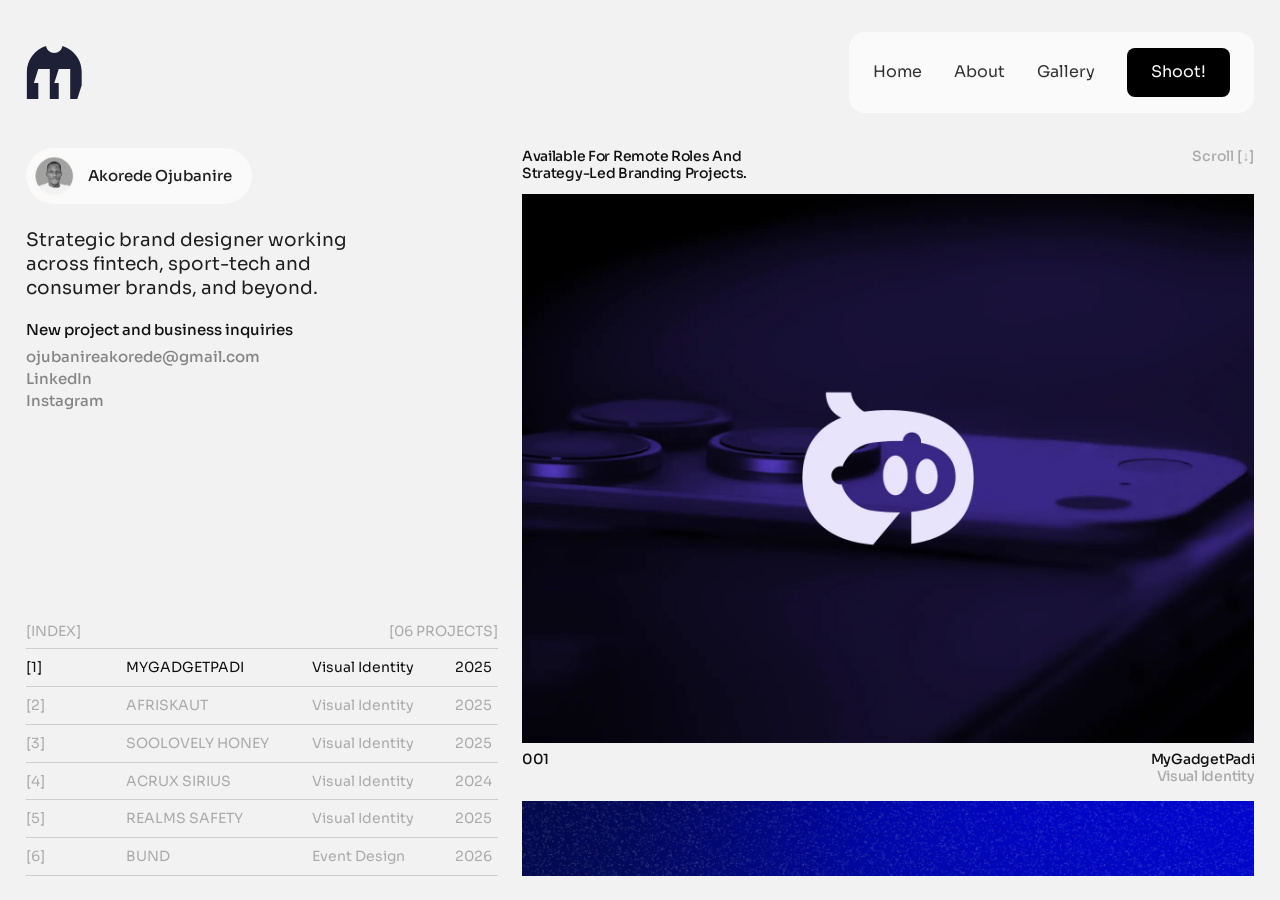
==== index.html @ 7aadf1ea "Add static portfolio website" ====
<!DOCTYPE html>
<html lang="en">
<head>
<meta charset="utf-8">
<title>Akorede Ojubanire — Brand Designer</title>
<meta name="description" content="Brand designer based in Nigeria, building visual identity systems for fintech, sport-tech, and consumer brands. Available for international work.">
<meta name="viewport" content="width=device-width, initial-scale=1">
<meta property="og:title" content="Akorede Ojubanire — Brand Designer">
<meta property="og:description" content="Brand designer based in Nigeria, building visual identity systems for fintech, sport-tech, and consumer brands. Available for international work.">
<meta property="og:type" content="website">
<link rel="preconnect" href="https://fonts.googleapis.com">
<link rel="preconnect" href="https://fonts.gstatic.com" crossorigin>
<link href="https://fonts.googleapis.com/css2?family=Sora:wght@100..800&display=swap" rel="stylesheet">
<link href="css/styles.css" rel="stylesheet" type="text/css">
<link href="css/overrides.css" rel="stylesheet" type="text/css">
</head>
<body class="body">
<div class="w-layout-vflex div-block-19"><nav class="w-layout-hflex nav-bar navbarstyle" id="navbar"><div class="w-layout-hflex flex-block-36"><a class="w-inline-block" aria-label="Home" href="index.html"><img class="image-46" src="assets/Vector.svg" alt=""></a><div class="w-layout-hflex flex-block-6"><a class="about" href="index.html">Home</a><a class="projects" href="index.html#about">About</a><a class="projects" href="index.html#gallery">Gallery</a><div class="frame-133"><a class="contacts" href="mailto:ojubanireakorede@gmail.com">Shoot!</a></div><details class="wx-menu"><summary class="wx-menu-btn"><div class="wx-menu-bar"></div><div class="wx-menu-bar"></div></summary><div class="wx-menu-panel"><a class="wx-menu-link w-inline-block" href="index.html"><div class="wx-menu-num">(01)</div><div class="wx-menu-text">Home</div></a><a class="wx-menu-link w-inline-block" href="index.html#about"><div class="wx-menu-num">(02)</div><div class="wx-menu-text">About</div></a><a class="wx-menu-link w-inline-block" href="index.html#gallery"><div class="wx-menu-num">(03)</div><div class="wx-menu-text">Gallery</div></a><div class="wx-menu-foot"><div class="wx-menu-socials"><a class="wx-menu-small" rel="noopener" href="https://www.behance.net/ojubanireakorede">Behance</a><a class="wx-menu-small" rel="noopener" href="https://dribbble.com/Nineilleven">Dribbble</a><a class="wx-menu-small" rel="noopener" href="https://www.linkedin.com/in/akorede-ojubanire-077746b2/">LinkedIn</a><a class="wx-menu-small" rel="noopener" href="https://www.instagram.com/koreyy_oj">Instagram</a></div><a class="wx-menu-cta" href="mailto:ojubanireakorede@gmail.com">Shoot!</a></div></div></details></div></div></nav><section class="hx" id="works-home"><div class="hx-split"><div class="hx-left"><div class="hx-intro"><div class="hx-id"><img class="hx-id-img" src="assets/My-Image.png" alt="Portrait of Akorede Ojubanire"><div class="hx-id-name">Akorede Ojubanire</div></div><div class="hx-role">Strategic brand designer working across fintech, sport-tech and consumer brands, and beyond.</div><div class="wxw-contact"><div class="wxw-text">New project and business inquiries</div><div class="wxw-links"><a class="wxw-link" href="mailto:ojubanireakorede@gmail.com">ojubanireakorede@gmail.com</a><a class="wxw-link" rel="noopener" href="https://www.linkedin.com/in/akorede-ojubanire-077746b2/">LinkedIn</a><a class="wxw-link" rel="noopener" href="https://www.instagram.com/koreyy_oj">Instagram</a></div></div></div></div><div class="hx-right"><div class="hx-top"><p class="hx-avail">Available for remote roles and strategy-led branding projects.</p><span class="hx-hint">Scroll [↓]</span></div><div class="hx-stack" id="hx-stack"><article class="hx-item" id="hx-padi" data-case="padi"><div class="hx-card"><a class="hx-lead w-inline-block" data-case="padi" href="#hx-padi"><div class="hx-frame"><img class="hx-img" src="assets/Project-1-01.webp" alt="" loading="lazy" decoding="async"></div></a><div class="hx-meta"><span class="hx-num">001</span><div class="hx-who"><span class="hx-name">MyGadgetPadi</span><span class="hx-type">Visual Identity</span></div></div><a class="hx-read w-inline-block" href="#hx-padi"><span>Read case study</span><span>+</span></a></div></article><article class="hx-item" id="hx-afriskaut" data-case="afriskaut"><div class="hx-card"><a class="hx-lead w-inline-block" data-case="afriskaut" href="#hx-afriskaut"><div class="hx-frame"><img class="hx-img" src="assets/Frame-1000010499.webp" alt="" loading="lazy" decoding="async"></div></a><div class="hx-meta"><span class="hx-num">002</span><div class="hx-who"><span class="hx-name">Afriskaut</span><span class="hx-type">Visual Identity</span></div></div><a class="hx-read w-inline-block" href="#hx-afriskaut"><span>Read case study</span><span>+</span></a></div></article><article class="hx-item" id="hx-lovely" data-case="lovely"><div class="hx-card"><a class="hx-lead w-inline-block" data-case="lovely" href="#hx-lovely"><div class="hx-frame"><img class="hx-img" src="assets/SooLovely-Honey.webp" alt="" loading="lazy" decoding="async"></div></a><div class="hx-meta"><span class="hx-num">003</span><div class="hx-who"><span class="hx-name">SooLovely Honey</span><span class="hx-type">Visual Identity</span></div></div><a class="hx-read w-inline-block" href="#hx-lovely"><span>Read case study</span><span>+</span></a></div></article><article class="hx-item" id="hx-acrux" data-case="acrux"><div class="hx-card"><a class="hx-lead w-inline-block" data-case="acrux" href="#hx-acrux"><div class="hx-frame"><img class="hx-img" src="assets/Untitled-1-01.webp" alt="" loading="lazy" decoding="async"></div></a><div class="hx-meta"><span class="hx-num">004</span><div class="hx-who"><span class="hx-name">Acrux Sirius</span><span class="hx-type">Visual Identity</span></div></div><a class="hx-read w-inline-block" href="#hx-acrux"><span>Read case study</span><span>+</span></a></div></article><article class="hx-item" id="hx-realms" data-case="realms"><div class="hx-card"><a class="hx-lead w-inline-block" data-case="realms" href="#hx-realms"><div class="hx-frame"><img class="hx-img" src="assets/REALMS-Yellow-Presentation-02.webp" alt="Realms Safety wordmark with chevron stripe over a worker welding in sparks" loading="lazy" decoding="async"></div></a><div class="hx-meta"><span class="hx-num">005</span><div class="hx-who"><span class="hx-name">Realms Safety</span><span class="hx-type">Visual Identity</span></div></div><a class="hx-read w-inline-block" href="#hx-realms"><span>Read case study</span><span>+</span></a></div></article><article class="hx-item" id="hx-bund" data-case="bund"><div class="hx-card"><a class="hx-lead w-inline-block" data-case="bund" href="#hx-bund"><div class="hx-frame"><img class="hx-img" src="assets/Asset-312.webp" alt="Poster for The Second Bund, dated 30.08.26, on a street kiosk at night in black and white" loading="lazy" decoding="async"></div></a><div class="hx-meta"><span class="hx-num">006</span><div class="hx-who"><span class="hx-name">Bund</span><span class="hx-type">Event Design</span></div></div><a class="hx-read w-inline-block" href="#hx-bund"><span>Read case study</span><span>+</span></a></div></article></div><div class="hx-view" id="hx-view"><div class="hx-pillwrap w-embed"><button type="button" class="hx-vbtn" aria-label="Back to projects"><svg width="18" height="18" viewBox="0 0 18 18" fill="none" aria-hidden="true"><path d="M14.5 9H3.5M8 4.5L3.5 9L8 13.5" stroke="currentColor" stroke-width="1.6" stroke-linecap="round" stroke-linejoin="round"/></svg></button><button type="button" class="hx-vbtn hx-vbtn-next" aria-label="Next project"><svg width="18" height="18" viewBox="0 0 18 18" fill="none" aria-hidden="true"><path d="M3.5 9H14.5M10 4.5L14.5 9L10 13.5" stroke="currentColor" stroke-width="1.6" stroke-linecap="round" stroke-linejoin="round"/></svg></button></div><section class="cs-wrap" id="casestudy"><div class="w-layout-vflex cs-list"><section class="cs" id="padi"><div class="cs-head"><span class="cs-num">001</span><div class="cs-title"><span class="cs-name">MyGadgetPadi</span><span class="cs-sub">Visual Identity</span></div><div class="cs-meta"><span class="cs-name">Consumer Tech</span><span class="cs-sub">2025</span></div></div><div class="cs-media"><div class="cs-video w-background-video w-background-video-atom"><video autoplay loop muted playsinline preload="metadata" data-object-fit="cover"><source src="assets/MGP.mp4" type="video/mp4"></video></div><img class="cs-img" src="assets/Untitled-1-02.webp" alt="" loading="lazy" decoding="async"><img class="cs-img" src="assets/Project-1-02.webp" alt="MyGadgetPadi business cards in purple and off-white showing the logo and oversized icon-mark, on a dark purple textured surface" loading="lazy" decoding="async"><img class="cs-img" src="assets/Untitled-1-02-a6b5c8.webp" alt="MyGadgetPadi logo lockups, horizontal and stacked, with clearspace construction guides" loading="lazy" decoding="async"><img class="cs-img" src="assets/Project-1.webp" alt="Three phone screens showing MyGadgetPadi brand social visuals: &#x27;Meet myGadgetPadi&#x27; and &#x27;Buy, Upgrade, Protect.&#x27;" loading="lazy" decoding="async"><img class="cs-img" src="assets/Project-1-04.webp" alt="MyGadgetPadi branded purple brochure folder with concentric arc pattern on a dark folder" loading="lazy" decoding="async"><img class="cs-img" src="assets/Project-1-03.webp" alt="Purple MyGadgetPadi tote bag with white and orange logo against a dark purple background" loading="lazy" decoding="async"><img class="cs-img" src="assets/Project-1-11.webp" alt="MyGadgetPadi app icon displayed on a phone home screen" loading="lazy" decoding="async"><img class="cs-img" src="assets/Project-1-09.webp" alt="Purple MyGadgetPadi USB flash drive resting on a dark keyboard" loading="lazy" decoding="async"><img class="cs-img" src="assets/Project-1-07.webp" alt="MyGadgetPadi billboard mockup reading &#x27;My All-in-one Gadget Partner&#x27;" loading="lazy" decoding="async"><img class="cs-img" src="assets/BG-1.webp" alt="MyGadgetPadi brand guidelines document pages: logo, icon, colours, typography and photography" loading="lazy" decoding="async"><img class="cs-img" src="assets/Project-1-08.webp" alt="Two MyGadgetPadi elevator screen ads: &#x27;Upgrade &amp; Protect.&#x27; and &#x27;All-in-one Gadget Partner&#x27;" loading="lazy" decoding="async"></div><div class="cs-write"><div class="cs-main"><p class="cs-lead">Visual identity for MyGadgetPadi, a Nigerian consumer electronics platform where individuals and businesses buy, protect, repair and upgrade their devices.</p><p class="cs-flabel">Project overview</p><p class="cs-p">The brand arrived with a complete strategy and no visual identity. "Padi" is Nigerian slang for a close friend, and the identity had to earn that.</p><p class="cs-flabel">Design thinking</p><p class="cs-fh">A mascot instead of a mark</p><p class="cs-p">A cold geometric logo would not earn the name. The mascot is built from the letter "g", reflected to form both "g" and "p", and styled as a friendly robotic character. It carries no demographic bias, so everyone connects with it.</p><p class="cs-fh">Amber over red</p><p class="cs-p">Red was the first direction, chosen for energy. The client challenged it, and amber replaced it because it brought the warmth the name promised. Two logo lockups, a primary mark and a compact version, let the system work from a billboard to a favicon.</p><p class="cs-flabel">Outcome</p><p class="cs-p">The identity launched across the website, Instagram and LinkedIn at once. The mascot gave MyGadgetPadi a recognizable anchor in the Nigerian consumer tech space from day one. The final system covers ten touchpoints, including logo variations, brand guidelines, social templates, stationery and merchandise.</p><p class="cs-p">"Amazing work. The whole team loved the new logo when they saw it. Kudos to you for exceptional work done." Tolu, CEO, MyGadgetPadi</p></div><div class="cs-side"><div class="cs-fact"><div class="cs-fact-k">Art Director</div><div class="cs-fact-v">Yusuf Adedayo</div></div><div class="cs-fact"><div class="cs-fact-k">Brand Designer</div><div class="cs-fact-v">Akorede Ojubanire</div></div></div></div></section><section class="cs" id="afriskaut"><div class="cs-head"><span class="cs-num">002</span><div class="cs-title"><span class="cs-name">Afriskaut</span><span class="cs-sub">Visual Identity</span></div><div class="cs-meta"><span class="cs-name">Sport Tech</span><span class="cs-sub">2025</span></div></div><div class="cs-media"><img class="cs-img" src="assets/Player-Transfer-Sodiq-Lawal.webp" alt="Afriskaut transfer announcement graphic: Nigerian defender Sodiq Lawal signs for Kalmar FF" loading="lazy" decoding="async"><img class="cs-img" src="assets/Player-Transfer-oladimeji-kilani.webp" alt="Afriskaut transfer announcement graphic: Nigerian forward Oladimeji Kilani moves to Gallos Blancos" loading="lazy" decoding="async"><div class="cs-label">Before</div><img class="cs-img" src="assets/Afriskaut-NLO-Cup-H2H---Emalex-FC-vs-Ozalla-FC.webp" alt="Afriskaut NLO Cup match-stat graphic comparing two players&#x27; ratings, minutes, goals, passes and duels" loading="lazy" decoding="async"><div class="cs-label">After</div><img class="cs-img" src="assets/Abdou-Wadou-Sarr.webp" alt="Afriskaut player comparison &#x27;The Van Hecke Prototype&#x27; with portraits and heat maps of Abdou Wadou Sarr and Jan Paul van Hecke, blue version" loading="lazy" decoding="async"><img class="cs-img" src="assets/Frame-1000010504.webp" alt="" loading="lazy" decoding="async"><img class="cs-img" src="assets/Frame-1000010506.webp" alt="" loading="lazy" decoding="async"><img class="cs-img" src="assets/Frame-1000010505.webp" alt="" loading="lazy" decoding="async"><img class="cs-img" src="assets/Frame-1000010507.webp" alt="" loading="lazy" decoding="async"><img class="cs-img" src="assets/Frame-1000010506-5eec7a.webp" alt="" loading="lazy" decoding="async"><img class="cs-img" src="assets/Frame-1000010505-8f5696.webp" alt="" loading="lazy" decoding="async"></div><div class="cs-write"><div class="cs-main"><p class="cs-lead">Visual identity for Afriskaut, a sport-tech platform that scouts undiscovered African football talent and connects it to clubs, agencies and scouts worldwide.</p><p class="cs-flabel">Challenge</p><p class="cs-p">An international agency developed the brand strategy. It was sound but visually disconnected from the African market it needed to speak to, because global brands often miss the nuance of local sports culture. The work took the agency's strategy and translated it into a visual system that feels native, credible and executable across seven markets.</p><p class="cs-flabel">Design thinking</p><p class="cs-fh">Speed as a design constraint</p><p class="cs-p">Transfer windows and tournament calendars do not wait, so the system is built on repeatable templates for player reports, intelligence drops and competition branding.</p><p class="cs-fh">Competition branding across seven markets</p><p class="cs-p">Youth league competitions ran across all seven African regions, with competition logos, identity systems, offline branding, leaderboards and banners, often on compressed timelines set by the sport calendar.</p><p class="cs-flabel">Strategic thinking</p><p class="cs-fh">From design to strategy</p><p class="cs-p">Twelve months in, the design work had shown where the brand's communication fell short, and a four-pillar content model became the spine of Afriskaut content. The Afriskaut 3.0 repositioning aligned with the CEO's vision for the next phase of the platform, and the role grew into ownership of external strategy: ad scripts, video direction, LinkedIn content aimed at decision-makers, and email campaigns.</p><p class="cs-flabel">Outcome</p><p class="cs-p">Over two years the work moved from visual execution to strategic ownership, and the visual system gave Afriskaut a coherent, authoritative presence across seven markets.</p><p class="cs-p">Instagram followers grew from over 1,800 to nearly 3,000 in six months, and many of the new followers were Afriskaut's ideal customers. One carousel on why African players cannot legally move to Europe before 18 reached 51,220 views, 92% of them from non-followers, and led to several booked meetings with football agent teams. Email open rates also improved after the Afriskaut 3.0 launch.</p></div><div class="cs-side"><div class="cs-fact"><div class="cs-fact-k">Lead UI/UX Designer</div><div class="cs-fact-v">Joshua Osazuwa</div></div><div class="cs-fact"><div class="cs-fact-k">Brand Designer</div><div class="cs-fact-v">Akorede Ojubanire</div></div></div></div></section><section class="cs" id="lovely"><div class="cs-head"><span class="cs-num">003</span><div class="cs-title"><span class="cs-name">SooLovely Honey</span><span class="cs-sub">Visual Identity</span></div><div class="cs-meta"><span class="cs-name">FMCG / Foods</span><span class="cs-sub">2025</span></div></div><div class="cs-media"><img class="cs-img" src="assets/SooLovely-Honey.webp" alt="SooLovely Honey drippy cream logotype over a close-up of golden honey on a dipper" loading="lazy" decoding="async"><img class="cs-img" src="assets/SooLovely-Honey-08.webp" alt="SooLovely Honey sticker set: logotype, flower mark, Soo monogram and honey dipper on a red honeycomb background" loading="lazy" decoding="async"><img class="cs-img" src="assets/sketch.webp" alt="" loading="lazy" decoding="async"><div class="cs-video w-background-video w-background-video-atom"><video autoplay loop muted playsinline preload="metadata" data-object-fit="cover"><source src="assets/Soolovely-Logo-MGFX.mp4" type="video/mp4"></video></div><img class="cs-img" src="assets/Soolovely.webp" alt="" loading="lazy" decoding="async"><img class="cs-img" src="assets/bottle.webp" alt="" loading="lazy" decoding="async"><img class="cs-img" src="assets/SooLovely-Honey-Design.webp" alt="SooLovely Honey gift box with red and maroon pattern, thank-you cards and branded ribbon" loading="lazy" decoding="async"><img class="cs-img" src="assets/SooLovely-Honey-02.webp" alt="SooLovely Honey logo in four colourways: maroon, cream, red and yellow, with HEX codes" loading="lazy" decoding="async"></div><div class="cs-write"><div class="cs-main"><p class="cs-lead">Brand identity and packaging for SooLovely, a premium Nigerian honey brand.</p><p class="cs-flabel">Project overview</p><p class="cs-p">SooLovely started with no logo, no packaging and no brand identity. The brand needed to stand out on a competitive retail shelf and make health-conscious Nigerians reach for it without hesitation. Most honey brands default to predictable rustic visuals, which left room for something more distinctive.</p><p class="cs-flabel">Role</p><p class="cs-p">The logotype was hand-sketched, two complete visual directions were developed, and the full system was built across label, box, ribbon and every physical touchpoint. The client chose the hand-drawn direction and the brand launched with it.</p><p class="cs-flabel">Design thinking</p><p class="cs-fh">Hand-drawn, because it had to feel something</p><p class="cs-p">The logotype was sketched from scratch, refined and digitized, which gives it a warmth no font library can provide.</p><p class="cs-fh">Honey drops in the type</p><p class="cs-p">The drops are part of the letters themselves rather than decoration, so every glance at the logo shows honey and the product communicates itself.</p><p class="cs-fh">Warmth over rustic</p><p class="cs-p">Warm ambers and golds, the actual colour of premium honey, sit with clean modern layouts that read as natural and shelf-ready.</p><p class="cs-flabel">Outcome</p><p class="cs-p">The packaging communicates premium quality and natural warmth at a glance. The hand-drawn logotype became the brand's most distinctive asset on the shelf, and the scalable label system is built to adapt across future product variants.</p></div><div class="cs-side"><div class="cs-fact"><div class="cs-fact-k">Brand Designer</div><div class="cs-fact-v">Akorede Ojubanire</div></div></div></div></section><section class="cs" id="acrux"><div class="cs-head"><span class="cs-num">004</span><div class="cs-title"><span class="cs-name">Acrux Sirius</span><span class="cs-sub">Visual Identity</span></div><div class="cs-meta"><span class="cs-name">Technology</span><span class="cs-sub">2024</span></div></div><div class="cs-media"><img class="cs-img" src="assets/Untitled-1-01.webp" alt="Acrux Sirius brand cover with gradient wordmark, tagline and the star-topped icon on a dark purple background" loading="lazy" decoding="async"><img class="cs-img" src="assets/Acrux-Sirius-06.webp" alt="Acrux Sirius Technologies logo clearspace diagram on dark navy" loading="lazy" decoding="async"><img class="cs-img" src="assets/Untitled-1-06.webp" alt="Black t-shirt with small purple Acrux Sirius icon on the chest" loading="lazy" decoding="async"><img class="cs-img" src="assets/Untitled-1-07.webp" alt="Three Acrux Sirius icon stickers on a laptop lid" loading="lazy" decoding="async"><img class="cs-img" src="assets/Acrux-Sirius-14.webp" alt="" loading="lazy" decoding="async"><img class="cs-img" src="assets/Acrux-Sirius-11.webp" alt="Acrux Sirius brand colour palette: purple, dark purple, light purple and mint with HEX, RGB and CMYK values" loading="lazy" decoding="async"><img class="cs-img" src="assets/Acrux-Sirius-09.webp" alt="Acrux Sirius icon colour usage grid showing eight approved colourways of the app icon" loading="lazy" decoding="async"><img class="cs-img" src="assets/Acrux-Sirius-13.webp" alt="" loading="lazy" decoding="async"><img class="cs-img" src="assets/Acrux-Sirius-17.webp" alt="" loading="lazy" decoding="async"><img class="cs-img" src="assets/Untitled-1.webp" alt="" loading="lazy" decoding="async"><img class="cs-img" src="assets/Untitled-1-10.webp" alt="Purple Acrux Sirius business card with white logo, resting against a stack of cards" loading="lazy" decoding="async"><img class="cs-img" src="assets/Untitled-1-08.webp" alt="Dark Acrux Sirius business card with curved line pattern in low light" loading="lazy" decoding="async"><img class="cs-img" src="assets/Untitled-2-03.webp" alt="" loading="lazy" decoding="async"><img class="cs-img" src="assets/Untitled-1-09.webp" alt="Navy baseball cap embroidered with the purple Acrux Sirius icon" loading="lazy" decoding="async"><img class="cs-img" src="assets/Untitled-2-02.webp" alt="" loading="lazy" decoding="async"></div><div class="cs-write"><div class="cs-main"><p class="cs-lead">Brand identity for Acrux-Sirius, a digital solutions company.</p><p class="cs-flabel">Project overview</p><p class="cs-p">Acrux-Sirius had no logo, no colour and no brand language. It needed a brand that could compete with established tech companies from day one: innovative enough to signal the future, accessible enough not to alienate. One direction was developed and presented with full strategic rationale, and the client accepted it without a single revision.</p><p class="cs-flabel">Design thinking</p><p class="cs-fh">The mark, a moving letter</p><p class="cs-p">The logo is built from the letter A, shaped with upward conviction like a rocket launching. A star tracks through the lines of the A and shoots out at the apex, crowning innovative efforts. Acrux is the brightest navigational star in the Southern Cross, and the mark earns that name.</p><p class="cs-fh">Electric purple over tech blue</p><p class="cs-p">The category defaults to blue. Electric purple signals imagination, forward thinking and creative disruption, which suits a brand built on AI and accessible digital solutions, and it separates Acrux-Sirius from competitors immediately.</p><p class="cs-flabel">Outcome</p><p class="cs-p">Presenting one direction instead of several kept confidence in the work high, and the client's trust reflected the clarity of the thinking. The electric purple identity gave Acrux-Sirius clear differentiation in a category dominated by blue, and the rocket-inspired mark communicates innovation and forward momentum at a glance.</p></div><div class="cs-side"><div class="cs-fact"><div class="cs-fact-k">Brand Designer</div><div class="cs-fact-v">Akorede Ojubanire</div></div></div></div></section><section class="cs" id="realms"><div class="cs-head"><span class="cs-num">005</span><div class="cs-title"><span class="cs-name">Realms Safety</span><span class="cs-sub">Visual Identity</span></div><div class="cs-meta"><span class="cs-name">Safety Retail</span><span class="cs-sub">2025</span></div></div><div class="cs-media"><div class="cs-video-realms w-background-video w-background-video-atom"><video autoplay loop muted playsinline preload="metadata" data-object-fit="cover"><source src="assets/REAMLS-MOTION.mp4" type="video/mp4"></video></div><img class="cs-img" src="assets/REALMS-Yellow-Presentation-02.webp" alt="Realms Safety wordmark with chevron stripe over a worker welding in sparks" loading="lazy" decoding="async"><img class="cs-img" src="assets/REALMS-Yellow-Presentation-11.webp" alt="Realms Safety poster reading When you&#x27;re protected, you move boldly, with a worker on a timber roof frame and the RS monogram" loading="lazy" decoding="async"><div class="cs-video-realms w-background-video w-background-video-atom"><video autoplay loop muted playsinline preload="metadata" data-object-fit="cover"><source src="assets/gemini_generated_video_73cc704f.mp4" type="video/mp4"></video></div><img class="cs-img" src="assets/REALMS-Yellow-Presentation-03.webp" alt="Realms Safety logo system: wordmark, sub-mark, chevron mark, S-plus mark, icon marks and monograms on black" loading="lazy" decoding="async"><img class="cs-img" src="assets/REALMS-Yellow-Presentation-04.webp" alt="Realms Safety wordmark in four colourways: black on yellow, yellow on black, white on black and black on white" loading="lazy" decoding="async"><img class="cs-img" src="assets/REALMS-Yellow-Presentation-08.webp" alt="Yellow Realms Safety business card with RS monogram, beside the front page with the sub-mark on black" loading="lazy" decoding="async"><img class="cs-img" src="assets/REALMS-Yellow-Presentation-12.webp" alt="Black and yellow Realms Safety tape rolls with chevron stripes, RS monogram and wordmark" loading="lazy" decoding="async"><img class="cs-img" src="assets/REALMS-Yellow-Presentation-14.webp" alt="Three cardboard boxes taped with Realms Safety chevron tape and labelled Delivered Safely" loading="lazy" decoding="async"><img class="cs-img" src="assets/REALMS-Yellow-Presentation-07.webp" alt="Realms Safety wordmark on a glass building facade with yellow chevron stripes on the ground" loading="lazy" decoding="async"><img class="cs-img" src="assets/REALMS-Yellow-Presentation-15.webp" alt="Realms Safety billboard reading Move boldly with Realms Safety now, above a construction site" loading="lazy" decoding="async"></div><div class="cs-write"><div class="cs-main"><p class="cs-lead">Brand identity for Realms Safety, a Nigerian marketplace for safety equipment.</p><p class="cs-flabel">Project overview</p><p class="cs-p">Realms Safety arrived with a name and nothing else. It was ready to compete with the top safety retail brands, and it needed an identity that could stand next to them from launch.</p><p class="cs-flabel">Design thinking</p><p class="cs-fh">A caution stripe as the signature</p><p class="cs-p">The wordmark carries a black and yellow chevron stripe, the pattern of caution tape. A buyer reads what the shop sells before reading a word, and the stripe repeats as a pattern across tape, packaging and signage.</p><p class="cs-fh">A line from the brand idea</p><p class="cs-p">"When you're protected, you move boldly" is the brand line and the idea behind the identity: safety is what lets people move with confidence.</p><p class="cs-flabel">Outcome</p><p class="cs-p">The identity launched with the full system in place, covering the wordmark and monogram, business cards, uniforms, app icon, hard hat, packaging tape and boxes, and billboards. Realms Safety entered the safety retail market with an identity built from its name up.</p></div><div class="cs-side"><div class="cs-fact"><div class="cs-fact-k">Visual Designer</div><div class="cs-fact-v">Akorede Ojubanire</div></div></div></div></section><section class="cs" id="bund"><div class="cs-head"><span class="cs-num">006</span><div class="cs-title"><span class="cs-name">Bund</span><span class="cs-sub">Event Design</span></div><div class="cs-meta"><span class="cs-name">Lifestyle &amp; Entertainment</span><span class="cs-sub">2026</span></div></div><div class="cs-media"><div class="cs-video-realms w-background-video w-background-video-atom"><video autoplay loop muted playsinline preload="metadata" data-object-fit="cover"><source src="assets/bund-logo-animation.mp4" type="video/mp4"></video></div><img class="cs-img" src="assets/Asset-212.webp" alt="Two black and white Bund posters of guests dancing and singing, with the white bund wordmark, on elevator doors" loading="lazy" decoding="async"><div class="cs-video-realms w-background-video w-background-video-atom"><video autoplay loop muted playsinline preload="metadata" data-object-fit="cover"><source src="assets/bund-headline.mp4" type="video/mp4"></video></div><img class="cs-img" src="assets/Asset-312.webp" alt="Poster for The Second Bund, dated 30.08.26, on a street kiosk at night in black and white" loading="lazy" decoding="async"></div><div class="cs-write"><div class="cs-main"><p class="cs-lead">Event design for Bund, an ambient music and community experience built around calm and connection.</p><p class="cs-flabel">Project overview</p><p class="cs-p">Bund is a space where young and old connect through timeless music. The event was designed from a brand strategy that set out why Bund exists, who it serves and how it differs from the party events around it. It has since run for several editions and is now on its fourth.</p><p class="cs-flabel">Strategic foundation</p><p class="cs-fh">A purpose beyond the night</p><p class="cs-p">Bund exists to create calm, connected spaces in a world that moves too fast, and to build bonds rather than only audiences.</p><p class="cs-fh">A clear difference</p><p class="cs-p">Traditional parties are built around hype and volume. Bund centres comfort, carefully curated music, emotion and real human presence. The strategy puts it in one line: Bund is for feel seekers, not party seekers.</p><p class="cs-fh">Five values</p><p class="cs-p">Exclusivity, quality, emotion, connection and community.</p><p class="cs-flabel">Design</p><p class="cs-p">The identity centres on the white bund wordmark over black and white photography of the guests. </p><p class="cs-flabel">Outcome</p><p class="cs-p">Bund has run beyond its first edition and is now on its fourth.</p></div><div class="cs-side"><div class="cs-fact"><div class="cs-fact-k">Event Designer</div><div class="cs-fact-v">Akorede Ojubanire</div></div></div></div></section></div></section><section class="ab" id="about"><div class="ab-row"><div class="ab-k">Profile</div><div class="ab-text"><p class="ab-p">Akorede Ojubanire is a Lagos-based strategic brand designer working across fintech, sport-tech and consumer brands, and beyond.</p><p class="ab-p">With over five years of experience, he has worked remotely with teams in Nigeria, Canada and the United States, designing brand identities and digital products and developing content strategy.</p><p class="ab-p">He joined Afriskaut as a brand designer and left as Brand Strategist, having moved from visual execution to owning external strategy: a four-pillar content model, ad scripts, video direction, and LinkedIn and email campaigns. Over six months, Instagram followers grew from 1,800+ to nearly 3,000. One carousel reached 51,220 views, 92.3% of them from non-followers, and led to several booked meetings with football agent teams.</p><p class="ab-p">His practice starts from strategic intent, the decision about what a brand is for, before any design begins. He is now building KLAVEON, a strategy-led branding partner.</p></div><div class="ab-note"><p class="ab-p">All work by Akorede Ojubanire, including projects created in collaboration with teams at Afriskaut, ShareBanta, Broadsend and Peekpile.</p></div></div><div class="ab-row"><div class="ab-k">Experience</div><div class="ab-lines"><div class="ab-line"><div class="ab-p">2024 - 2026</div><div class="ab-p">Brand Strategist</div><div class="ab-p">Afriskaut</div><div class="ab-p">Lagos, Nigeria (remote)</div></div><div class="ab-line"><div class="ab-p">2022 - 2024</div><div class="ab-p">Lead UI/UX &amp; Brand Designer</div><div class="ab-p">ShareBanta</div><div class="ab-p">Lagos, Nigeria (remote)</div></div><div class="ab-line"><div class="ab-p">2024</div><div class="ab-p">Visual Brand &amp; Motion Designer</div><div class="ab-p">Broadsend (contract)</div><div class="ab-p">Ontario, Canada (remote)</div></div><div class="ab-line"><div class="ab-p">2023 - 2024</div><div class="ab-p">Lead Creative Designer</div><div class="ab-p">Peekpile</div><div class="ab-p">Lagos, Nigeria (remote)</div></div></div></div><div class="ab-row"><div class="ab-k">Education</div><div class="ab-lines"><div class="ab-line"><div class="ab-p">2015 - 2019</div><div class="ab-p">Bachelor of Psychology</div><div class="ab-p">University of Lagos</div><div class="ab-p">Lagos, Nigeria</div></div></div></div><div class="ab-row"><div class="ab-k">Skills</div><div class="ab-lines"><div class="ab-line"><div class="ab-list"><div class="ab-sub">Strategy</div><div class="ab-p">Brand Strategy</div><div class="ab-p">Content Strategy</div><div class="ab-p">Advertising + Marketing</div></div><div class="ab-list"><div class="ab-sub">Design</div><div class="ab-p">Brand Visual Identity Development</div><div class="ab-p">Typography + Layout Design</div><div class="ab-p">Graphic Design</div><div class="ab-p">Web UI/UX Design</div><div class="ab-p">UI/UX Research</div><div class="ab-p">Design Systems</div><div class="ab-p">Motion Design</div><div class="ab-p">Photography + Editing</div></div><div class="ab-list"><div class="ab-sub">Tools</div><div class="ab-p">Photoshop</div><div class="ab-p">Illustrator</div><div class="ab-p">Figma</div><div class="ab-p">After Effects</div><div class="ab-p">InDesign</div><div class="ab-p">Webflow</div><div class="ab-p">Procreate</div><div class="ab-p">Notion</div></div></div></div></div><div class="ab-row"><div class="ab-k">New project and business inquiries</div><div class="ab-lines"><div class="ab-line"><div class="ab-list"><a class="ab-link" href="tel:+2348130497668">+234 813 049 7668</a><a class="ab-link" href="mailto:ojubanireakorede@gmail.com">ojubanireakorede@gmail.com</a><a class="ab-link" href="https://www.instagram.com/koreyy_oj">Instagram</a><a class="ab-link" href="https://www.linkedin.com/in/akorede-ojubanire-077746b2/">LinkedIn</a></div><div class="ab-c3"><div class="ab-p">Lagos, Nigeria</div></div></div></div></div></section><section class="gl" id="gallery"><div class="gl-head"><span class="gl-title">Gallery</span><span class="gl-note">Side work outside client projects: motion, illustration, posters and photography.</span></div><div class="gl-grid"><figure class="gl-item"><div class="gl-media gl-r34"><div class="gl-vid w-background-video w-background-video-atom"><video autoplay loop muted playsinline preload="metadata" data-object-fit="cover"><source src="assets/FIFA-BULGE.mp4" type="video/mp4"></video></div></div><div class="gl-cap"><span class="gl-name">Motion design</span><span class="gl-feat">Featured by Cavalry</span></div></figure><figure class="gl-item"><div class="gl-media"><img class="gl-img" src="assets/New-IG-Poster-Designs-02.jpg" alt="Poster design Rock: Emotional Dependence, with a large stone block on a red ground and the word ROCK in stone texture"></div><div class="gl-cap"><span class="gl-name">Rock: Emotional Dependence</span><span class="gl-feat">Poster design, 2025</span></div></figure><figure class="gl-item"><div class="gl-media"><img class="gl-img" src="assets/New-IG-Poster-Designs-01.jpg" alt="Alternate layout of the Rock: Emotional Dependence poster with the headline Stability, strength and unwavering support"></div><div class="gl-cap"><span class="gl-name">Rock: Emotional Dependence</span><span class="gl-feat">Poster design, 2025, alternate layout</span></div></figure><figure class="gl-item"><div class="gl-media"><img class="gl-img" src="assets/Reek-02.jpg" alt="Poster for Reek with a halftone photograph of a man in an empty concrete hall and large distorted black lettering"></div><div class="gl-cap"><span class="gl-name">Reek</span><span class="gl-feat">Featuring Reek Justin</span></div></figure><figure class="gl-item"><div class="gl-media"><img class="gl-img" src="assets/Red-01.jpg" alt="Red poster design"></div><div class="gl-cap"><span class="gl-name">Sinners</span><span class="gl-feat">Poster design</span></div></figure><figure class="gl-item"><div class="gl-media gl-r34"><div class="gl-vid w-background-video w-background-video-atom"><video autoplay loop muted playsinline preload="metadata" data-object-fit="cover"><source src="assets/Composition-1.mp4" type="video/mp4"></video></div></div><div class="gl-cap"><span class="gl-name">Motion design</span><span class="gl-feat">Featured by Cavalry</span></div></figure><figure class="gl-item"><div class="gl-media gl-r34"><div class="gl-vid w-background-video w-background-video-atom"><video autoplay loop muted playsinline preload="metadata" data-object-fit="cover"><source src="assets/Jazzed.mp4" type="video/mp4"></video></div></div><div class="gl-cap"><span class="gl-name">Motion design</span></div></figure><figure class="gl-item" data-pos="illus"><div class="gl-media gl-r34"><div class="gl-vid w-background-video w-background-video-atom"><video autoplay loop muted playsinline preload="metadata" data-object-fit="cover"><source src="assets/Untitled.mp4" type="video/mp4"></video></div></div><div class="gl-cap"><span class="gl-name">Illustration</span><span class="gl-feat">Made in Procreate</span></div></figure></div></section></div></div></div><div class="hx-index"><div class="hx-ihead"><span>[Index]</span><span>[06 Projects]</span></div><div class="hx-rows"><a class="hx-row w-inline-block" data-case="padi" href="#hx-padi"><span>[1]</span><span class="hx-rname">MyGadgetPadi</span><span>Visual Identity</span><span>2025</span></a><a class="hx-row w-inline-block" data-case="afriskaut" href="#hx-afriskaut"><span>[2]</span><span class="hx-rname">Afriskaut</span><span>Visual Identity</span><span>2025</span></a><a class="hx-row w-inline-block" data-case="lovely" href="#hx-lovely"><span>[3]</span><span class="hx-rname">SooLovely Honey</span><span>Visual Identity</span><span>2025</span></a><a class="hx-row w-inline-block" data-case="acrux" href="#hx-acrux"><span>[4]</span><span class="hx-rname">Acrux Sirius</span><span>Visual Identity</span><span>2024</span></a><a class="hx-row w-inline-block" data-case="realms" href="#hx-realms"><span>[5]</span><span class="hx-rname">Realms Safety</span><span>Visual Identity</span><span>2025</span></a><a class="hx-row w-inline-block" data-case="bund" href="#hx-bund"><span>[6]</span><span class="hx-rname">Bund</span><span>Event Design</span><span>2026</span></a></div></div></section></div>
<script src="js/main.js" defer></script>
</body>
</html>
---- css/styles.css ----
/* Base rules (equivalent to the defaults Webflow adds to every site) */
html{font-family:sans-serif;-ms-text-size-adjust:100%;-webkit-text-size-adjust:100%;height:100%}
*{box-sizing:border-box}
body{margin:0;min-height:100%;background-color:#fff;font-family:Arial,sans-serif;font-size:14px;line-height:20px;color:#333}
article,aside,details,figcaption,figure,footer,header,hgroup,main,menu,nav,section,summary{display:block}
audio,canvas,progress,video{display:inline-block;vertical-align:baseline}
[hidden],template{display:none}
a{background-color:transparent}
a:active,a:hover{outline:0}
b,strong{font-weight:bold}
img{border:0;max-width:100%;vertical-align:middle;display:inline-block}
button,input,optgroup,select,textarea{color:inherit;font:inherit;margin:0}
button{overflow:visible;text-transform:none;-webkit-appearance:button;cursor:pointer}
h1,h2,h3,h4,h5,h6{font-weight:bold;margin-bottom:10px}
p{margin-top:0;margin-bottom:10px}
ul,ol{margin-top:0;margin-bottom:10px;padding-left:40px}
.w-inline-block{max-width:100%;display:inline-block}
.w-embed:before,.w-embed:after{content:" ";display:table;grid-column-start:1;grid-row-start:1;grid-column-end:2;grid-row-end:2}
.w-embed:after{clear:both}
.w-layout-vflex{display:flex;flex-direction:column;align-items:flex-start;justify-content:flex-start}
.w-layout-hflex{display:flex;flex-direction:row;align-items:flex-start;justify-content:flex-start}
.w-layout-blockcontainer{max-width:940px;margin-left:auto;margin-right:auto;display:block}
@media (max-width:991px){.w-layout-blockcontainer{max-width:728px}}
@media (max-width:767px){.w-layout-blockcontainer{max-width:none}}
.w-background-video{position:relative;overflow:hidden;z-index:0;color:#fff}
.w-background-video>video{background-size:cover;background-position:50% 50%;position:absolute;margin:auto;width:100%;height:100%;right:-100%;bottom:-100%;top:-100%;left:-100%;object-fit:cover;z-index:-100}


/* ---- Styles from the Webflow project ---- */

.cs-page-right{min-width:0}
.hx-right{display:flex;min-height:0px;min-width:0;flex-direction:column;grid-column-start:2;grid-row-end:span 2;grid-row-start:1;row-gap:12px}
.hx-info{display:flex;flex-wrap:wrap;color:#999999;font-size:0.875rem;line-height:1.4;column-gap:24px;row-gap:4px}
.cs-num{color:#111111}
.wxw-links{display:flex;flex-direction:column;justify-content:flex-start;flex-wrap:nowrap;row-gap:0.125rem}
.hx-top{display:flex;justify-content:space-between;align-items:flex-start;column-gap:16px}
.hx-actions{display:flex;justify-content:space-between;font-size:0.875rem;line-height:1.4}
.cs-name{color:#111111}
.wxw-link{font-family:Sora,Arial,sans-serif;color:rgba(23,23,23,0.5);font-size:0.9375rem;line-height:1.35;font-weight:500;text-decoration:none;text-transform:none}
.wxw-link:hover{color:#111111}
.frame-121{display:flex;width:auto;height:auto;max-width:1080px;padding-top:64px;padding-bottom:64px;flex-direction:row;justify-content:space-between;flex-wrap:nowrap;align-items:center;grid-column-gap:40px;grid-row-gap:40px;border-top-style:none;border-top-width:1px;border-top-color:rgba(179, 173, 171, 1);border-right-style:none;border-right-width:1px;border-right-color:rgba(179, 173, 171, 1);border-bottom-style:none;border-bottom-width:1px;border-bottom-color:rgba(179, 173, 171, 1);border-left-style:none;border-left-width:1px;border-left-color:rgba(179, 173, 171, 1);border-top-left-radius:4px;border-top-right-radius:4px;border-bottom-left-radius:4px;border-bottom-right-radius:4px;text-decoration:none}
.frame-121:hover{max-width:100vw}
.hx-avail{max-width:20em;margin-top:0;margin-right:0;margin-bottom:0;margin-left:0;color:#111111;font-size:0.875rem;line-height:1.2;font-weight:500;letter-spacing:-0.02em}
.cs-sub{color:#aaaaaa}
.hx-id-img{width:2.75rem;height:2.75rem;min-height:2.75rem;min-width:2.75rem;flex-shrink:0;border-top-left-radius:999px;border-top-right-radius:999px;border-bottom-left-radius:999px;border-bottom-right-radius:999px;object-fit:cover}
.contacts{margin-top:0px;margin-bottom:0px;font-family:Sora,Arial,sans-serif;color:#fafafa;font-size:16px;line-height:106.25%;font-weight:400;text-align:center;letter-spacing:0em;text-decoration:none;text-transform:none}
.contacts:active{color:#f28500}
.heading-5{color:#b3adab;font-size:16px;font-weight:500;letter-spacing:3px}
.cs-media{display:flex;width:100%;flex-direction:column;row-gap:24px}
.gl-cap{display:flex;margin-top:.5rem;flex-direction:column;grid-row-gap:2px;font-size:.8125rem;line-height:1.3}
.cs-img{display:block;width:100%;height:auto;max-width:100%}
.projects{margin-top:0px;margin-bottom:0px;font-family:Sora,Arial,sans-serif;color:#333;font-size:16px;line-height:106.25%;font-weight:400;text-align:center;letter-spacing:0em;text-decoration:none;text-transform:none}
.projects:hover{color:#f28500}
.image-52{width:3vw;max-width:100vw}
.image-52:hover{width:3vw}
.gl-name{color:#111111;font-weight:500}
.wx-cta-btn{display:inline-flex;padding-top:18px;padding-right:24px;padding-bottom:18px;padding-left:24px;justify-content:center;align-items:center;border-top-left-radius:8px;border-top-right-radius:8px;border-bottom-left-radius:8px;border-bottom-right-radius:8px;background-color:#fafafa;transition-property:background-color;transition-duration:200ms;font-family:Sora,Arial,sans-serif;color:#000000;font-size:16px;line-height:1.1;font-weight:500;text-decoration:none;text-transform:none;letter-spacing:0}
.wx-cta-btn:hover{background-color:#ffffff}
.ab-sub{margin-bottom:0.375rem;color:#aaaaaa;font-size:0.875rem;line-height:1.2;font-weight:500;letter-spacing:-0.02em}
.cs-video-realms{position:relative;width:100%;height:auto;max-width:100%;aspect-ratio:16/10;overflow-x:hidden;overflow-y:hidden}
.gl-feat{color:#8a8a8a}
.wx-menu-text{font-family:Sora,Arial,sans-serif;color:#111111;font-size:1.5rem;line-height:1.1;font-weight:500;letter-spacing:-0.03em;text-transform:none}
.ab-k{margin-top:0px;margin-bottom:0px;color:#aaaaaa;font-size:0.875rem;line-height:1.2;font-weight:500;letter-spacing:-0.02em}
.wx-menu-foot{display:flex;margin-top:auto;padding-top:32px;flex-direction:column;grid-row-gap:20px;border-top-style:solid;border-top-width:1px;border-top-color:rgba(23,23,23,0.16)}
.cs-fh{margin-top:8px;margin-bottom:0;color:#111111;font-size:0.9375rem;line-height:1.3;font-weight:500;letter-spacing:-0.02em}
.cs-page-left{position:sticky;top:140px;align-self:start}
.wx-menu-socials{display:flex;flex-wrap:wrap;grid-column-gap:20px;grid-row-gap:10px}
.ab{display:flex;width:100%;padding-top:1rem;flex-direction:column;font-family:Sora,Arial,sans-serif;color:#111111;row-gap:4.5rem}
.div-block-20{overflow:hidden;width:100%}
.frame-29{display:flex;width:3vw;max-width:100vw;justify-content:center;align-items:center;grid-column-gap:32px;text-decoration:none}
.frame-29:hover{width:3vw;color:#f28500}
.wx-menu-small{font-family:Sora,Arial,sans-serif;color:rgba(23,23,23,1);font-size:0.875rem;line-height:1.2;font-weight:500;letter-spacing:-0.02em;text-decoration:none;text-transform:none}
.lets-connect{width:100vw;max-width:none;margin-top:0px;margin-bottom:0px;align-self:center;font-family:Sora,Arial,sans-serif;color:rgba(249, 242, 235, 1);font-size:3.5rem;line-height:3.5rem;font-weight:600;text-align:center;letter-spacing:-3px;text-decoration:none;text-transform:uppercase;column-count:auto}
.nav-bar.navbarstyle{overflow:hidden;width:auto;max-width:none;margin-right:0%;margin-left:0%}
.gl{padding-bottom:3rem;padding-top:0;padding-right:0;padding-left:0;font-family:inherit}
.flex-block-3{display:flex;width:100vw;height:24px;justify-content:center;align-items:center;grid-column-gap:16px;grid-row-gap:16px}
.wx-menu-cta{display:flex;padding-top:18px;padding-right:24px;padding-bottom:18px;padding-left:24px;justify-content:center;align-items:center;border-top-left-radius:8px;border-top-right-radius:8px;border-bottom-left-radius:8px;border-bottom-right-radius:8px;background-color:#000;color:#fafafa;font-size:16px;line-height:1.1;font-weight:500;text-decoration:none;font-family:Sora,Arial,sans-serif}
.hx-full{color:#111111;text-decoration:none}
.hx-hint{color:#aaaaaa;font-size:0.875rem;line-height:1.2;font-weight:500;white-space:nowrap}
.hx-close{color:#aaaaaa;text-decoration:none;cursor:pointer}
.cs-list{display:flex;overflow-x:visible;overflow-y:visible;width:100%;max-width:none;padding-top:0;padding-bottom:0px;flex-direction:column;row-gap:240px}
.ab-list{display:flex;flex-direction:column;row-gap:0.125rem}
.hx-stack{display:flex;overflow-x:hidden;overflow-y:auto;height:auto;max-height:none;min-height:0px;flex-direction:column;flex-grow:1;flex-shrink:1;flex-basis:0px;row-gap:16px}
.hx-index{display:flex;margin-top:0px;flex-direction:column;align-self:end;grid-column-start:1;grid-row-start:2;width:calc(100% + 3vw - 24px)}
.cs-write{display:grid;width:100%;padding-top:64px;align-items:start;grid-template-columns:minmax(0,2fr) minmax(0,1fr);grid-template-rows:auto;font-family:Sora,Arial,sans-serif;column-gap:3vw;row-gap:32px}
.hx-id-name{color:#1f1f1f;font-size:0.9375rem;line-height:1.2;font-weight:500;white-space:nowrap}
.hx-item{display:flex;flex-direction:column;flex-grow:0;flex-shrink:0;flex-basis:auto}
.hx-ihead{display:flex;padding-bottom:8px;justify-content:space-between;color:#aaaaaa;font-size:0.875rem;line-height:1.2;text-transform:uppercase}
.cs-main{display:flex;max-width:none;flex-direction:column;row-gap:14px}
.hx-card{display:flex;flex-direction:column;row-gap:8px}
.hx-rows{display:flex;flex-direction:column;border-bottom-style:solid;border-bottom-width:1px;border-bottom-color:rgba(23,23,23,0.16)}
.cs-side{display:flex;flex-direction:column;row-gap:0px}
body{font-family:Arial;color:#333;font-size:14px;line-height:20px}
.hx-intro{display:flex;flex-direction:column;justify-content:flex-start;align-items:flex-start;text-transform:none;grid-column-start:2;row-gap:1.25rem}
.hx-lead{display:block;text-decoration:none;cursor:pointer;color:inherit}
.hx-row{display:grid;padding-top:10px;padding-right:0;padding-bottom:10px;padding-left:0;grid-template-columns:minmax(0,2fr) minmax(0,4fr) minmax(0,3fr) minmax(0,1fr);grid-template-rows:auto;border-top-style:solid;border-top-width:1px;border-top-color:rgba(23,23,23,0.16);transition:color 150ms;color:#aaaaaa;font-size:0.875rem;line-height:1.2;text-decoration:none;column-gap:16px;cursor:pointer}
.hx-row:hover{color:#111111}
.cs-fact{display:flex;padding-top:6px;padding-bottom:6px;justify-content:space-between;border-top-style:solid;border-top-width:1px;border-top-color:rgba(23,23,23,0.16);font-size:0.8125rem;line-height:1.2;font-weight:500;letter-spacing:-0.02em;column-gap:16px}
.about{margin-top:0px;margin-bottom:0px;flex-grow:0;flex-shrink:1;flex-basis:auto;font-family:Sora,Arial,sans-serif;color:#333;font-size:14px;line-height:106.25%;font-weight:400;text-align:center;letter-spacing:0.16em;text-decoration:none;text-transform:none}
.about:active{color:hsla(32.97520661157025, 100.00%, 47.45%, 1.00)}
.aboutt{position:relative;z-index:1;display:flex;overflow:hidden;width:100%;max-width:none;margin-right:0px;margin-left:0px;padding-top:0px;padding-right:0px;padding-bottom:0px;padding-left:0px;flex-direction:column;justify-content:flex-start;flex-wrap:nowrap;align-items:center;grid-column-gap:64px;grid-row-gap:64px;background-color:hsla(30.000000000000107, 0.00%, 0.00%, 1.00);outline-color:#333;outline-offset:0px;outline-style:none;outline-width:3px;background-clip:border-box}
.hx-frame{width:100%;aspect-ratio:4/3;background-color:#e6e6e6;overflow-x:hidden;overflow-y:hidden}
.hx-rname{text-transform:uppercase}
.cs-fact-k{color:#aaaaaa}
.ab-note{display:flex;flex-direction:column;grid-column-end:span 2;grid-column-start:4;row-gap:14px}
.cs-flabel{margin-top:18px;margin-bottom:0;color:#aaaaaa;font-size:0.875rem;line-height:1.2;font-weight:500;letter-spacing:-0.02em}
.wx-rotator{display:none}
.gl-vid{position:absolute;left:0px;top:0px;width:100%;height:100%}
.hx-img{display:block;width:100%;height:100%;object-fit:cover}
.cs-fact-v{color:#111111;text-align:right}
.cs-page-label{font-family:Sora,Arial,sans-serif;color:#111111;font-size:0.875rem;line-height:1.2;font-weight:500;letter-spacing:-0.02em}
.hx-meta{display:flex;justify-content:space-between;align-items:flex-start;font-size:0.875rem;line-height:1.2;font-weight:500;letter-spacing:-0.02em;column-gap:16px}
.gl-head{display:flex;margin-bottom:1.25rem;justify-content:space-between;align-items:baseline;grid-column-gap:1rem;grid-row-gap:1rem;color:#8a8a8a;font-size:.8125rem;line-height:1.3;margin-top:0;margin-right:0;margin-left:0}
.hx{display:grid;box-sizing:border-box;width:100%;height:100vh;margin-top:0px;padding-top:148px;padding-right:2vw;padding-bottom:24px;padding-left:2vw;font-family:Sora,Arial,sans-serif;color:#111111;column-gap:3vw;grid-template-columns:minmax(0,5fr) minmax(0,8fr);grid-template-rows:auto minmax(0,1fr);row-gap:0px;overflow-x:hidden;overflow-y:hidden}
.hx-num{color:#111111}
.gl-title{color:#111111;font-size:1rem;font-weight:500}
.hx-split{grid-template-columns:minmax(0,5fr) minmax(0,8fr);grid-template-rows:auto;column-gap:3vw;row-gap:32px;display:contents}
.hx-who{display:flex;flex-direction:column;align-items:flex-end;text-align:right}
.hx-id{display:flex;width:max-content;min-height:3.5rem;padding-top:0.375rem;padding-right:1.25rem;padding-bottom:0.375rem;padding-left:0.375rem;align-items:center;align-self:flex-start;flex-shrink:0;border-top-left-radius:999px;border-top-right-radius:999px;border-bottom-left-radius:999px;border-bottom-right-radius:999px;background-color:#fafafa;column-gap:0.75rem}
.body{display:flex;overflow:visible;max-width:none;margin-right:0vw;margin-left:0vw;flex-direction:column;justify-content:flex-start;flex-wrap:nowrap;align-items:center;grid-column-gap:300px;grid-row-gap:300px;background-color:#f2f2f2;text-transform:capitalize}
.hx-role{max-width:20em;margin-top:0.25rem;color:#1f1f1f;line-height:1.3;font-weight:400;text-align:left;margin-bottom:0;font-size:clamp(1.125rem, 1.45vw, 1.75rem)}
.gl-note{color:#8a8a8a}
.hx-pillwrap{position:relative;z-index:5;display:flex;height:auto;margin-top:-2.875rem;padding-top:0px;padding-right:0px;padding-bottom:0px;justify-content:flex-start;pointer-events:none;column-gap:0.5rem;padding-left:calc((100% - 3vw) * 2 / 3 + 3vw)}
.hx-left{display:grid;align-items:start;grid-template-columns:minmax(0, 1fr);grid-template-rows:auto;text-align:left;column-gap:3vw;grid-column-start:1;grid-row-start:1}
.ab-p{margin-top:0px;margin-bottom:0px;color:#111111;font-size:0.9375rem;line-height:1.5;font-weight:500;letter-spacing:-0.02em;text-decoration:none}
.ab-line{display:grid;align-items:start;column-gap:1.5rem;grid-template-columns:repeat(4, minmax(0, 1fr));row-gap:0.125rem}
.image-50{width:4vw;max-width:100vw}
.image-50:hover{width:4vw}
.frame-149{display:flex;width:100%;max-width:none;padding-top:0px;padding-bottom:0px;flex-direction:column;justify-content:flex-start;align-items:center;align-self:center;grid-row-gap:32px;border-top-left-radius:8px;border-top-right-radius:8px;text-decoration:none}
.gl-grid{column-count:3;column-gap:1rem}
h1{margin-top:20px;margin-bottom:10px;font-family:Sora,Arial,sans-serif;font-size:38px;line-height:44px;font-weight:600}
.div-block-19{overflow:hidden;width:100%;grid-column-gap:300px;grid-row-gap:300px}
.gl-item{display:block;margin-bottom:1.25rem;margin-top:0;margin-right:0;margin-left:0;break-inside:avoid}
h2{margin-top:20px;margin-bottom:10px;font-family:Sora,Arial,sans-serif;font-size:32px;line-height:36px;font-weight:600}
.flex-block-6{margin-right:0px;margin-left:0px;padding-top:16px;padding-right:24px;padding-bottom:16px;padding-left:24px;justify-content:flex-end;align-items:center;flex-grow:0;flex-shrink:1;flex-basis:auto;grid-column-gap:32px;grid-row-gap:32px;border-top-left-radius:16px;border-top-right-radius:16px;border-bottom-left-radius:16px;border-bottom-right-radius:16px;background-color:#fafafa;opacity:1;outline-color:#b3adab;outline-offset:0px;outline-style:none;outline-width:1px;background-clip:border-box}
.gl-media{position:relative;z-index:0;overflow-x:hidden;overflow-y:hidden;width:100%;background-color:#e6e6e6;isolation:isolate}
h3{margin-top:20px;margin-bottom:10px;font-family:Sora,Arial,sans-serif;font-size:24px;line-height:30px;font-weight:500}
.frame-133{display:flex;padding-top:16px;padding-right:24px;padding-bottom:16px;padding-left:24px;justify-content:center;align-items:center;flex-grow:0;flex-shrink:1;flex-basis:auto;grid-column-gap:10px;border-top-left-radius:8px;border-top-right-radius:8px;border-bottom-left-radius:8px;border-bottom-right-radius:8px;background-color:hsla(0, 0.00%, 0.00%, 1.00);color:black;text-decoration:none}
.gl-r34{aspect-ratio:3/4}
.wx-menu{display:none}
h4{margin-top:10px;margin-bottom:10px;font-family:Sora,Arial,sans-serif;font-size:18px;line-height:24px;font-weight:400}
.ab-lines{display:flex;flex-direction:column;grid-column-end:span 4;grid-column-start:2;row-gap:0.5rem}
.footer{width:100%;max-width:none;margin-right:auto;margin-left:auto;flex-grow:0;flex-shrink:1;flex-basis:auto}
.wx-menu-btn{position:relative;z-index:2;display:flex;width:46px;height:46px;flex-direction:column;justify-content:center;align-items:center;grid-row-gap:6px;border-top-left-radius:8px;border-top-right-radius:8px;border-bottom-left-radius:8px;border-bottom-right-radius:8px;background-color:#fafafa;list-style-type:none;cursor:pointer}
h5{margin-top:10px;margin-bottom:10px;font-family:Sora,Arial,sans-serif;font-size:14px;line-height:20px;font-weight:400}
.nav-bar{position:fixed;left:0%;top:0%;right:0%;bottom:auto;z-index:1000;width:auto;max-width:100vw;margin-right:0vw;margin-left:0vw;padding-top:32px;padding-right:0px;padding-bottom:32px;padding-left:0px;justify-content:center;align-items:center;align-self:center;order:0;background-color:#f2f2f2}
.ab-text{display:flex;flex-direction:column;grid-column-end:span 2;grid-column-start:2;row-gap:14px}
.wx-menu-bar{width:20px;height:2px;border-top-left-radius:2px;border-top-right-radius:2px;border-bottom-left-radius:2px;border-bottom-right-radius:2px;background-color:#171717}
h6{margin-top:10px;margin-bottom:10px;font-family:Sora,Arial,sans-serif;font-size:12px;line-height:18px;font-weight:400}
.wx-cta-wrap{display:flex;margin-top:8px;margin-bottom:8px;padding-right:20px;padding-left:20px;flex-direction:column;align-items:center;grid-column-gap:20px;grid-row-gap:20px}
.hx-view{display:none;overflow-y:auto;width:100%;height:80vh;max-height:820px;padding-top:44px}
.cs-page{display:grid;box-sizing:border-box;width:100%;padding-top:140px;padding-right:2vw;padding-left:2vw;column-gap:3vw;grid-template-columns:minmax(0,5fr) minmax(0,8fr);row-gap:32px;padding-bottom:0}
.gl-img{display:block;width:100%;height:auto}
.ab-row{display:grid;align-items:start;column-gap:1.5rem;grid-template-columns:repeat(5, minmax(0, 1fr));row-gap:0.75rem}
.wx-menu-panel{position:fixed;left:0px;top:0px;right:0px;bottom:0px;z-index:1;display:flex;padding-top:120px;padding-right:5vw;padding-bottom:32px;padding-left:5vw;flex-direction:column;background-color:#f2f2f2;overflow-x:auto;overflow-y:auto}
.hx-read{display:none;padding-top:10px;padding-bottom:10px;justify-content:space-between;border-top-style:solid;border-top-width:1px;border-top-color:rgba(23,23,23,0.16);border-bottom-style:solid;border-bottom-width:1px;border-bottom-color:rgba(23,23,23,0.16);color:#111111;font-size:0.875rem;line-height:1.2;font-weight:500;text-decoration:none;cursor:pointer}
.wx-cta-line{max-width:520px;margin-top:0;margin-right:0;margin-bottom:0;margin-left:0;font-family:Sora,Arial,sans-serif;color:rgba(250,250,250,0.72);font-size:1.05rem;line-height:1.5;font-weight:400;text-align:center;text-transform:none;letter-spacing:0}
.hx-name{color:#111111}
.cs-label{margin-top:0;margin-right:0;margin-bottom:0;margin-left:0;color:#aaaaaa;font-size:0.875rem;line-height:1.2;font-weight:500;letter-spacing:-0.02em}
.wx-menu-link{display:flex;padding-top:18px;padding-bottom:18px;align-items:baseline;grid-column-gap:16px;border-top-style:solid;border-top-width:1px;border-top-color:rgba(23,23,23,0.16);color:rgba(23,23,23,1);text-decoration:none}
.hx-type{color:#aaaaaa}
.cs-head{display:grid;grid-template-columns:minmax(0,1fr) minmax(0,1fr) minmax(0,1fr);grid-template-rows:auto;font-family:Sora,Arial,sans-serif;color:#111111;font-size:0.875rem;line-height:1.2;font-weight:500;letter-spacing:-0.02em;column-gap:16px}
.cs{display:flex;overflow-x:visible;overflow-y:visible;width:100%;max-width:none;margin-top:0;flex-direction:column;align-items:stretch;row-gap:24px;scroll-margin-top:140px}
.cs-p{margin-top:0;margin-right:0;margin-bottom:0;margin-left:0;color:#111111;font-size:0.9375rem;line-height:1.5;font-weight:400;letter-spacing:-0.01em}
.ab-c3{display:flex;flex-direction:column;grid-column-start:3;row-gap:0.125rem}
.image-51{width:3vw;max-width:100vw}
.image-51:hover{width:3vw}
.wx-menu-num{width:44px;font-family:Sora,Arial,sans-serif;color:#aaaaaa;font-size:0.875rem;line-height:1.2;font-weight:500;letter-spacing:-0.02em;text-transform:uppercase}
.hx-more{display:none;padding-top:12px;flex-direction:column;row-gap:12px}
.cs-title{display:flex;flex-direction:column}
.image-46{width:56px;max-width:72px}
.wxw-contact{display:flex;flex-direction:column;align-items:flex-start;text-align:left;row-gap:0.375rem}
.flex-block-36{overflow:hidden;width:100%;max-width:100%;margin-right:0vw;margin-left:0vw;padding-right:2vw;padding-left:2vw;justify-content:space-between;align-items:center;align-self:center;flex-grow:1;flex-shrink:1;flex-basis:0%;background-color:#f2f2f2}
.cs-wrap{display:block;overflow-x:visible;overflow-y:visible;width:100%;max-width:none;margin-top:0;padding-right:0;padding-left:0}
.hx-pic{display:block;width:100%;height:auto}
.cs-meta{display:flex;flex-direction:column;align-items:flex-end;text-align:right}
.cs-video{position:relative;width:100%;height:auto;max-width:100%;aspect-ratio:48/25;overflow-x:hidden;overflow-y:hidden}
.cs-lead{margin-top:0;margin-right:0;margin-bottom:0;margin-left:0;color:#111111;font-size:1.0625rem;line-height:1.3;font-weight:500;letter-spacing:-0.02em}
.ab-link{color:rgba(23,23,23,0.5);font-size:0.9375rem;line-height:1.5;font-weight:500;letter-spacing:-0.02em;text-decoration:none}
.ab-link:hover{color:#111111}
.wxw-text{font-family:Sora,Arial,sans-serif;color:#111111;font-size:0.9375rem;line-height:1.35;font-weight:500}
.image-49{width:3vw;max-width:100vw}
.image-49:hover{width:3vw}

@media (min-width: 1280px){
.contacts{font-size:16px;letter-spacing:0em}
.nav-bar.navbarstyle{overflow:hidden;width:100%;height:auto}
.body{overflow:scroll;max-width:none;grid-column-gap:300px;grid-row-gap:300px}
.flex-block-36{max-width:100%;grid-column-gap:48px;grid-row-gap:48px}
}

@media (max-width: 991px){
.hx-right{grid-column-start:auto;grid-row-end:auto;grid-row-start:auto}
.frame-121{width:auto;max-width:100vw;justify-content:center;align-items:center}
.cs-page-left{position:static}
.lets-connect{width:auto;font-size:3rem;line-height:3.25rem}
.hx-hint{display:none}
.hx-stack{overflow-y:visible;height:auto;max-height:none;flex-grow:0;flex-shrink:0;flex-basis:auto;row-gap:32px}
.hx-index{width:100%;margin-top:64px;grid-column-start:auto;grid-row-start:auto}
.cs-write{grid-template-columns:minmax(0,1fr)}
.hx-intro{grid-column-start:1}
.hx-row{grid-template-columns:minmax(0,1fr) minmax(0,3fr) minmax(0,3fr) minmax(0,1.5fr)}
.aboutt{overflow:hidden;width:100vw;max-width:100vw}
.ab-note{grid-column-end:auto;grid-column-start:auto}
.hx{display:block;height:auto;margin-top:148px;padding-top:0px;padding-right:4vw;padding-bottom:96px;padding-left:4vw;overflow-x:visible;overflow-y:visible}
.hx-split{display:grid;grid-template-columns:minmax(0,1fr);row-gap:40px}
.body{overflow:visible;max-width:none;min-height:0vh;margin-right:0px;margin-left:0px;grid-column-gap:300px;grid-row-gap:300px}
.hx-pillwrap{margin-top:0px;padding-top:1rem;padding-right:1.5rem;padding-bottom:3.5rem;padding-left:0px;justify-content:flex-end}
.hx-left{justify-content:flex-start;grid-template-columns:minmax(0,1fr);grid-column-start:auto;grid-row-start:auto}
.ab-line{grid-template-columns:repeat(2, minmax(0, 1fr))}
.div-block-19{grid-column-gap:180px;grid-row-gap:180px}
.flex-block-6{overflow:hidden;max-width:100vw;grid-column-gap:24px;grid-row-gap:24px}
.frame-133{display:none}
.ab-lines{grid-column-end:auto;grid-column-start:auto;row-gap:1rem}
.footer{width:auto;max-width:991px;align-self:center}
.nav-bar{overflow:hidden;width:100vw;max-width:100vw;margin-right:0px;margin-left:0px;justify-content:center;align-items:center}
.ab-text{grid-column-end:auto;grid-column-start:auto}
.hx-view{height:auto;max-height:none;overflow-y:visible}
.cs-page{padding-top:120px;padding-right:4vw;padding-left:4vw;grid-template-columns:minmax(0,1fr)}
.ab-row{grid-template-columns:minmax(0, 1fr)}
.hx-read{display:flex}
.ab-c3{grid-column-start:auto}
.flex-block-36{overflow:hidden;width:100%;max-width:100vw;margin-right:0px;margin-left:0px;padding-right:4vw;padding-left:4vw;justify-content:space-between;align-items:center;align-self:center;grid-column-gap:0px;grid-row-gap:0px}
}

@media (max-width: 767px){
.projects{display:none}
.image-52{width:24px}
.frame-29{width:24px}
.lets-connect{font-size:2.5rem;line-height:2.75rem;letter-spacing:-1.5px}
.hx-row{column-gap:10px;grid-template-columns:2.2rem minmax(0,1fr) minmax(0,1fr) 4.5rem}
.about{display:none}
.aboutt{width:100vw}
.hx{margin-top:140px}
.body{overflow:visible}
.hx-left{display:grid}
.image-50{width:24px}
.div-block-19{grid-column-gap:96px;grid-row-gap:96px}
.flex-block-6{padding-top:0px;padding-right:0px;padding-bottom:0px;padding-left:0px;grid-column-gap:8px;background-color:rgba(0, 0, 0, 0)}
.frame-133{padding-top:14px;padding-right:20px;padding-bottom:14px;padding-left:20px}
.wx-menu{display:block}
.nav-bar{width:100vw;max-width:100vw}
.image-51{width:24px}
.flex-block-36{width:100%;max-width:100vw}
.image-49{width:24px}
}

@media (max-width: 479px){
.div-block-19{padding-top:0vh;justify-content:center;align-items:center}
}
---- css/overrides.css ----
/* Rules that were injected by code embeds in the Webflow project */
@media (min-width:992px){.hx{height:100vh;height:100dvh}}
.hx-view.is-open{display:block;position:fixed;z-index:60;background-color:#f2f2f2;box-sizing:border-box}
.hx-stack.is-hidden{visibility:hidden}
.hx-stack,.hx-view{scrollbar-width:none;-ms-overflow-style:none}
.hx-stack::-webkit-scrollbar,.hx-view::-webkit-scrollbar{display:none}
.hx-row{cursor:pointer;transition:color 150ms}
.hx-row:hover,.hx-row.is-active{color:#111111}
.hx-vbtn{appearance:none;-webkit-appearance:none;border:0;margin:0 12px 0 0;padding:0;box-sizing:border-box;flex:0 0 46px;width:46px;height:46px;border-radius:999px;display:flex;align-items:center;justify-content:center;cursor:pointer;background-color:#fafafa;color:#1f1f1f;pointer-events:auto;transform:translateY(-32px);transition:background-color 150ms}
.hx-vbtn:hover{background-color:#ececec}
.hx-hint{transition:opacity 200ms}
.hx-hint.is-off{opacity:0}
.hx-lead{transition:opacity 150ms}
.hx-lead:hover{opacity:.88}
@media (max-width:991px){.hx-view.is-open{top:0;left:0;right:0;bottom:0;width:auto;height:auto;max-height:none;overflow-y:auto;z-index:9999;padding:44px 4vw 0 4vw}}
#hx-view.hx-view.is-open{display:flex;flex-direction:column}
#hx-view.hx-view>*{flex:0 0 auto}
#hx-view .hx-pillwrap{order:2}
#hx-view.is-about .hx-vbtn-next{display:none}
#hx-view.is-about .hx-pillwrap{margin-top:0;padding:2.5rem 0 3.5rem 0;justify-content:flex-start}
.hx-pillwrap .hx-vbtn{margin:0;position:relative;transform:none;transform-origin:50% 100%;transition:transform 220ms cubic-bezier(.2,.7,.2,1),background-color 150ms,color 150ms}
.hx-pillwrap .hx-vbtn:hover{background-color:#fafafa}
@media (hover:hover){.hx-pillwrap .hx-vbtn:hover{transform:scale(2);z-index:2}.hx-pillwrap:has(.hx-vbtn-next:hover) .hx-vbtn:not(.hx-vbtn-next){transform:translateX(-23px)}.hx-pillwrap:has(.hx-vbtn:not(.hx-vbtn-next):hover) .hx-vbtn-next{transform:translateX(23px)}}
.hx-pillwrap .hx-vbtn:active,.hx-pillwrap .hx-vbtn:focus-visible{background-color:#1f1f1f;color:#fafafa;outline:0}
/* Image and video reveal on scroll */
.cs-img.rv,.cs-video.rv{opacity:0;transform:translateY(3rem);transition:opacity .8s cubic-bezier(.2,.7,.2,1),transform .8s cubic-bezier(.2,.7,.2,1)}
.cs-img.rv.is-in,.cs-video.rv.is-in{opacity:1;transform:none}
.cs-img.rv.rv-soft,.cs-video.rv.rv-soft{transform:none}

/* Gallery panel */
.gl{font-family:inherit;padding:0 0 7rem 0}
.gl-head{display:flex;justify-content:space-between;align-items:baseline;gap:1rem;margin:0 0 1.25rem 0;font-size:.8125rem;line-height:1.3;color:#8a8a8a}
.gl-title{color:#111111;font-size:1rem;font-weight:500}
.gl-grid{display:grid;grid-template-columns:repeat(12,minmax(0,1fr));column-gap:1rem;row-gap:5.5rem;align-items:start;column-count:auto;padding-top:2.5rem}
.gl-item{display:block;margin:0;min-width:0;break-inside:auto}
.gl-item:nth-child(6n+1){grid-column:1 / span 4}
.gl-item:nth-child(6n+2){grid-column:8 / span 4;margin-top:7rem}
.gl-item:nth-child(6n+3){grid-column:4 / span 3}
.gl-item:nth-child(6n+4){grid-column:9 / span 3;margin-top:3rem}
.gl-item:nth-child(6n+5){grid-column:2 / span 5}
.gl-item:nth-child(6n+6){grid-column:9 / span 3;margin-top:9rem}
.gl-item.is-land{grid-column:2 / span 10;margin-top:0}
.gl-item.is-land[data-pos="illus"]{grid-column:4 / span 6;margin-top:-3.5rem}
.gl-media{background-color:transparent}
.gl-media video{width:100%;height:100%;object-fit:cover}
.gl-img{display:block;width:100%;height:auto}
.gl-cap{display:flex;flex-direction:column;gap:2px;margin-top:.5rem;font-size:.8125rem;line-height:1.3}
.gl-name{color:#111111;font-weight:500}
.gl-feat{color:#8a8a8a}
@media (max-width:991px){.gl-head{flex-direction:column;gap:.25rem}.gl-grid{grid-template-columns:repeat(2,minmax(0,1fr));row-gap:3rem}.gl-item:nth-child(n){grid-column:auto;margin-top:0}.gl-item:nth-child(even){margin-top:3rem}.gl-item.is-land:nth-child(n){grid-column:1 / -1;margin-top:0}}

/* Short browser windows: keep the intro text clear of the project index */
@media (min-width:992px) and (max-height:740px){
.wxw-contact{display:none}
.hx-row{padding-top:6px;padding-bottom:6px}
}

/* Match the published Webflow page: intro sits flush left, nav links share one style */
.hx-intro{grid-column-start:1}
.nav-bar .about{font-size:16px;letter-spacing:0em}
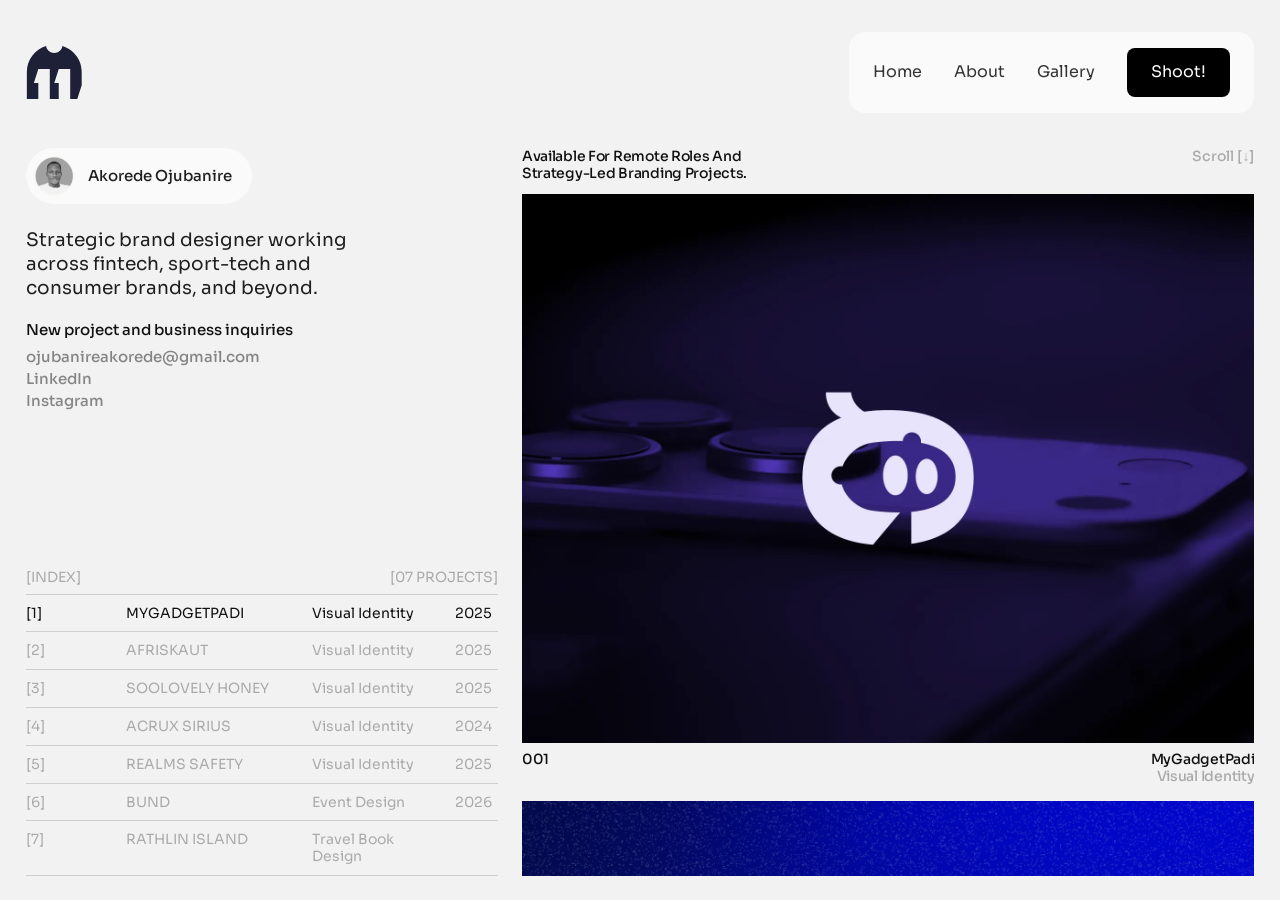
==== commit 09a33d1e: "Add Rathlin Island travel book case study Adds project 007 (Travel Book Design) to the Home index an" ====
--- a/index.html
+++ b/index.html
@@ -15,7 +15,7 @@
 <link href="css/overrides.css" rel="stylesheet" type="text/css">
 </head>
 <body class="body">
-<div class="w-layout-vflex div-block-19"><nav class="w-layout-hflex nav-bar navbarstyle" id="navbar"><div class="w-layout-hflex flex-block-36"><a class="w-inline-block" aria-label="Home" href="index.html"><img class="image-46" src="assets/Vector.svg" alt=""></a><div class="w-layout-hflex flex-block-6"><a class="about" href="index.html">Home</a><a class="projects" href="index.html#about">About</a><a class="projects" href="index.html#gallery">Gallery</a><div class="frame-133"><a class="contacts" href="mailto:ojubanireakorede@gmail.com">Shoot!</a></div><details class="wx-menu"><summary class="wx-menu-btn"><div class="wx-menu-bar"></div><div class="wx-menu-bar"></div></summary><div class="wx-menu-panel"><a class="wx-menu-link w-inline-block" href="index.html"><div class="wx-menu-num">(01)</div><div class="wx-menu-text">Home</div></a><a class="wx-menu-link w-inline-block" href="index.html#about"><div class="wx-menu-num">(02)</div><div class="wx-menu-text">About</div></a><a class="wx-menu-link w-inline-block" href="index.html#gallery"><div class="wx-menu-num">(03)</div><div class="wx-menu-text">Gallery</div></a><div class="wx-menu-foot"><div class="wx-menu-socials"><a class="wx-menu-small" rel="noopener" href="https://www.behance.net/ojubanireakorede">Behance</a><a class="wx-menu-small" rel="noopener" href="https://dribbble.com/Nineilleven">Dribbble</a><a class="wx-menu-small" rel="noopener" href="https://www.linkedin.com/in/akorede-ojubanire-077746b2/">LinkedIn</a><a class="wx-menu-small" rel="noopener" href="https://www.instagram.com/koreyy_oj">Instagram</a></div><a class="wx-menu-cta" href="mailto:ojubanireakorede@gmail.com">Shoot!</a></div></div></details></div></div></nav><section class="hx" id="works-home"><div class="hx-split"><div class="hx-left"><div class="hx-intro"><div class="hx-id"><img class="hx-id-img" src="assets/My-Image.png" alt="Portrait of Akorede Ojubanire"><div class="hx-id-name">Akorede Ojubanire</div></div><div class="hx-role">Strategic brand designer working across fintech, sport-tech and consumer brands, and beyond.</div><div class="wxw-contact"><div class="wxw-text">New project and business inquiries</div><div class="wxw-links"><a class="wxw-link" href="mailto:ojubanireakorede@gmail.com">ojubanireakorede@gmail.com</a><a class="wxw-link" rel="noopener" href="https://www.linkedin.com/in/akorede-ojubanire-077746b2/">LinkedIn</a><a class="wxw-link" rel="noopener" href="https://www.instagram.com/koreyy_oj">Instagram</a></div></div></div></div><div class="hx-right"><div class="hx-top"><p class="hx-avail">Available for remote roles and strategy-led branding projects.</p><span class="hx-hint">Scroll [↓]</span></div><div class="hx-stack" id="hx-stack"><article class="hx-item" id="hx-padi" data-case="padi"><div class="hx-card"><a class="hx-lead w-inline-block" data-case="padi" href="#hx-padi"><div class="hx-frame"><img class="hx-img" src="assets/Project-1-01.webp" alt="" loading="lazy" decoding="async"></div></a><div class="hx-meta"><span class="hx-num">001</span><div class="hx-who"><span class="hx-name">MyGadgetPadi</span><span class="hx-type">Visual Identity</span></div></div><a class="hx-read w-inline-block" href="#hx-padi"><span>Read case study</span><span>+</span></a></div></article><article class="hx-item" id="hx-afriskaut" data-case="afriskaut"><div class="hx-card"><a class="hx-lead w-inline-block" data-case="afriskaut" href="#hx-afriskaut"><div class="hx-frame"><img class="hx-img" src="assets/Frame-1000010499.webp" alt="" loading="lazy" decoding="async"></div></a><div class="hx-meta"><span class="hx-num">002</span><div class="hx-who"><span class="hx-name">Afriskaut</span><span class="hx-type">Visual Identity</span></div></div><a class="hx-read w-inline-block" href="#hx-afriskaut"><span>Read case study</span><span>+</span></a></div></article><article class="hx-item" id="hx-lovely" data-case="lovely"><div class="hx-card"><a class="hx-lead w-inline-block" data-case="lovely" href="#hx-lovely"><div class="hx-frame"><img class="hx-img" src="assets/SooLovely-Honey.webp" alt="" loading="lazy" decoding="async"></div></a><div class="hx-meta"><span class="hx-num">003</span><div class="hx-who"><span class="hx-name">SooLovely Honey</span><span class="hx-type">Visual Identity</span></div></div><a class="hx-read w-inline-block" href="#hx-lovely"><span>Read case study</span><span>+</span></a></div></article><article class="hx-item" id="hx-acrux" data-case="acrux"><div class="hx-card"><a class="hx-lead w-inline-block" data-case="acrux" href="#hx-acrux"><div class="hx-frame"><img class="hx-img" src="assets/Untitled-1-01.webp" alt="" loading="lazy" decoding="async"></div></a><div class="hx-meta"><span class="hx-num">004</span><div class="hx-who"><span class="hx-name">Acrux Sirius</span><span class="hx-type">Visual Identity</span></div></div><a class="hx-read w-inline-block" href="#hx-acrux"><span>Read case study</span><span>+</span></a></div></article><article class="hx-item" id="hx-realms" data-case="realms"><div class="hx-card"><a class="hx-lead w-inline-block" data-case="realms" href="#hx-realms"><div class="hx-frame"><img class="hx-img" src="assets/REALMS-Yellow-Presentation-02.webp" alt="Realms Safety wordmark with chevron stripe over a worker welding in sparks" loading="lazy" decoding="async"></div></a><div class="hx-meta"><span class="hx-num">005</span><div class="hx-who"><span class="hx-name">Realms Safety</span><span class="hx-type">Visual Identity</span></div></div><a class="hx-read w-inline-block" href="#hx-realms"><span>Read case study</span><span>+</span></a></div></article><article class="hx-item" id="hx-bund" data-case="bund"><div class="hx-card"><a class="hx-lead w-inline-block" data-case="bund" href="#hx-bund"><div class="hx-frame"><img class="hx-img" src="assets/Asset-312.webp" alt="Poster for The Second Bund, dated 30.08.26, on a street kiosk at night in black and white" loading="lazy" decoding="async"></div></a><div class="hx-meta"><span class="hx-num">006</span><div class="hx-who"><span class="hx-name">Bund</span><span class="hx-type">Event Design</span></div></div><a class="hx-read w-inline-block" href="#hx-bund"><span>Read case study</span><span>+</span></a></div></article></div><div class="hx-view" id="hx-view"><div class="hx-pillwrap w-embed"><button type="button" class="hx-vbtn" aria-label="Back to projects"><svg width="18" height="18" viewBox="0 0 18 18" fill="none" aria-hidden="true"><path d="M14.5 9H3.5M8 4.5L3.5 9L8 13.5" stroke="currentColor" stroke-width="1.6" stroke-linecap="round" stroke-linejoin="round"/></svg></button><button type="button" class="hx-vbtn hx-vbtn-next" aria-label="Next project"><svg width="18" height="18" viewBox="0 0 18 18" fill="none" aria-hidden="true"><path d="M3.5 9H14.5M10 4.5L14.5 9L10 13.5" stroke="currentColor" stroke-width="1.6" stroke-linecap="round" stroke-linejoin="round"/></svg></button></div><section class="cs-wrap" id="casestudy"><div class="w-layout-vflex cs-list"><section class="cs" id="padi"><div class="cs-head"><span class="cs-num">001</span><div class="cs-title"><span class="cs-name">MyGadgetPadi</span><span class="cs-sub">Visual Identity</span></div><div class="cs-meta"><span class="cs-name">Consumer Tech</span><span class="cs-sub">2025</span></div></div><div class="cs-media"><div class="cs-video w-background-video w-background-video-atom"><video autoplay loop muted playsinline preload="metadata" data-object-fit="cover"><source src="assets/MGP.mp4" type="video/mp4"></video></div><img class="cs-img" src="assets/Untitled-1-02.webp" alt="" loading="lazy" decoding="async"><img class="cs-img" src="assets/Project-1-02.webp" alt="MyGadgetPadi business cards in purple and off-white showing the logo and oversized icon-mark, on a dark purple textured surface" loading="lazy" decoding="async"><img class="cs-img" src="assets/Untitled-1-02-a6b5c8.webp" alt="MyGadgetPadi logo lockups, horizontal and stacked, with clearspace construction guides" loading="lazy" decoding="async"><img class="cs-img" src="assets/Project-1.webp" alt="Three phone screens showing MyGadgetPadi brand social visuals: &#x27;Meet myGadgetPadi&#x27; and &#x27;Buy, Upgrade, Protect.&#x27;" loading="lazy" decoding="async"><img class="cs-img" src="assets/Project-1-04.webp" alt="MyGadgetPadi branded purple brochure folder with concentric arc pattern on a dark folder" loading="lazy" decoding="async"><img class="cs-img" src="assets/Project-1-03.webp" alt="Purple MyGadgetPadi tote bag with white and orange logo against a dark purple background" loading="lazy" decoding="async"><img class="cs-img" src="assets/Project-1-11.webp" alt="MyGadgetPadi app icon displayed on a phone home screen" loading="lazy" decoding="async"><img class="cs-img" src="assets/Project-1-09.webp" alt="Purple MyGadgetPadi USB flash drive resting on a dark keyboard" loading="lazy" decoding="async"><img class="cs-img" src="assets/Project-1-07.webp" alt="MyGadgetPadi billboard mockup reading &#x27;My All-in-one Gadget Partner&#x27;" loading="lazy" decoding="async"><img class="cs-img" src="assets/BG-1.webp" alt="MyGadgetPadi brand guidelines document pages: logo, icon, colours, typography and photography" loading="lazy" decoding="async"><img class="cs-img" src="assets/Project-1-08.webp" alt="Two MyGadgetPadi elevator screen ads: &#x27;Upgrade &amp; Protect.&#x27; and &#x27;All-in-one Gadget Partner&#x27;" loading="lazy" decoding="async"></div><div class="cs-write"><div class="cs-main"><p class="cs-lead">Visual identity for MyGadgetPadi, a Nigerian consumer electronics platform where individuals and businesses buy, protect, repair and upgrade their devices.</p><p class="cs-flabel">Project overview</p><p class="cs-p">The brand arrived with a complete strategy and no visual identity. "Padi" is Nigerian slang for a close friend, and the identity had to earn that.</p><p class="cs-flabel">Design thinking</p><p class="cs-fh">A mascot instead of a mark</p><p class="cs-p">A cold geometric logo would not earn the name. The mascot is built from the letter "g", reflected to form both "g" and "p", and styled as a friendly robotic character. It carries no demographic bias, so everyone connects with it.</p><p class="cs-fh">Amber over red</p><p class="cs-p">Red was the first direction, chosen for energy. The client challenged it, and amber replaced it because it brought the warmth the name promised. Two logo lockups, a primary mark and a compact version, let the system work from a billboard to a favicon.</p><p class="cs-flabel">Outcome</p><p class="cs-p">The identity launched across the website, Instagram and LinkedIn at once. The mascot gave MyGadgetPadi a recognizable anchor in the Nigerian consumer tech space from day one. The final system covers ten touchpoints, including logo variations, brand guidelines, social templates, stationery and merchandise.</p><p class="cs-p">"Amazing work. The whole team loved the new logo when they saw it. Kudos to you for exceptional work done." Tolu, CEO, MyGadgetPadi</p></div><div class="cs-side"><div class="cs-fact"><div class="cs-fact-k">Art Director</div><div class="cs-fact-v">Yusuf Adedayo</div></div><div class="cs-fact"><div class="cs-fact-k">Brand Designer</div><div class="cs-fact-v">Akorede Ojubanire</div></div></div></div></section><section class="cs" id="afriskaut"><div class="cs-head"><span class="cs-num">002</span><div class="cs-title"><span class="cs-name">Afriskaut</span><span class="cs-sub">Visual Identity</span></div><div class="cs-meta"><span class="cs-name">Sport Tech</span><span class="cs-sub">2025</span></div></div><div class="cs-media"><img class="cs-img" src="assets/Player-Transfer-Sodiq-Lawal.webp" alt="Afriskaut transfer announcement graphic: Nigerian defender Sodiq Lawal signs for Kalmar FF" loading="lazy" decoding="async"><img class="cs-img" src="assets/Player-Transfer-oladimeji-kilani.webp" alt="Afriskaut transfer announcement graphic: Nigerian forward Oladimeji Kilani moves to Gallos Blancos" loading="lazy" decoding="async"><div class="cs-label">Before</div><img class="cs-img" src="assets/Afriskaut-NLO-Cup-H2H---Emalex-FC-vs-Ozalla-FC.webp" alt="Afriskaut NLO Cup match-stat graphic comparing two players&#x27; ratings, minutes, goals, passes and duels" loading="lazy" decoding="async"><div class="cs-label">After</div><img class="cs-img" src="assets/Abdou-Wadou-Sarr.webp" alt="Afriskaut player comparison &#x27;The Van Hecke Prototype&#x27; with portraits and heat maps of Abdou Wadou Sarr and Jan Paul van Hecke, blue version" loading="lazy" decoding="async"><img class="cs-img" src="assets/Frame-1000010504.webp" alt="" loading="lazy" decoding="async"><img class="cs-img" src="assets/Frame-1000010506.webp" alt="" loading="lazy" decoding="async"><img class="cs-img" src="assets/Frame-1000010505.webp" alt="" loading="lazy" decoding="async"><img class="cs-img" src="assets/Frame-1000010507.webp" alt="" loading="lazy" decoding="async"><img class="cs-img" src="assets/Frame-1000010506-5eec7a.webp" alt="" loading="lazy" decoding="async"><img class="cs-img" src="assets/Frame-1000010505-8f5696.webp" alt="" loading="lazy" decoding="async"></div><div class="cs-write"><div class="cs-main"><p class="cs-lead">Visual identity for Afriskaut, a sport-tech platform that scouts undiscovered African football talent and connects it to clubs, agencies and scouts worldwide.</p><p class="cs-flabel">Challenge</p><p class="cs-p">An international agency developed the brand strategy. It was sound but visually disconnected from the African market it needed to speak to, because global brands often miss the nuance of local sports culture. The work took the agency's strategy and translated it into a visual system that feels native, credible and executable across seven markets.</p><p class="cs-flabel">Design thinking</p><p class="cs-fh">Speed as a design constraint</p><p class="cs-p">Transfer windows and tournament calendars do not wait, so the system is built on repeatable templates for player reports, intelligence drops and competition branding.</p><p class="cs-fh">Competition branding across seven markets</p><p class="cs-p">Youth league competitions ran across all seven African regions, with competition logos, identity systems, offline branding, leaderboards and banners, often on compressed timelines set by the sport calendar.</p><p class="cs-flabel">Strategic thinking</p><p class="cs-fh">From design to strategy</p><p class="cs-p">Twelve months in, the design work had shown where the brand's communication fell short, and a four-pillar content model became the spine of Afriskaut content. The Afriskaut 3.0 repositioning aligned with the CEO's vision for the next phase of the platform, and the role grew into ownership of external strategy: ad scripts, video direction, LinkedIn content aimed at decision-makers, and email campaigns.</p><p class="cs-flabel">Outcome</p><p class="cs-p">Over two years the work moved from visual execution to strategic ownership, and the visual system gave Afriskaut a coherent, authoritative presence across seven markets.</p><p class="cs-p">Instagram followers grew from over 1,800 to nearly 3,000 in six months, and many of the new followers were Afriskaut's ideal customers. One carousel on why African players cannot legally move to Europe before 18 reached 51,220 views, 92% of them from non-followers, and led to several booked meetings with football agent teams. Email open rates also improved after the Afriskaut 3.0 launch.</p></div><div class="cs-side"><div class="cs-fact"><div class="cs-fact-k">Lead UI/UX Designer</div><div class="cs-fact-v">Joshua Osazuwa</div></div><div class="cs-fact"><div class="cs-fact-k">Brand Designer</div><div class="cs-fact-v">Akorede Ojubanire</div></div></div></div></section><section class="cs" id="lovely"><div class="cs-head"><span class="cs-num">003</span><div class="cs-title"><span class="cs-name">SooLovely Honey</span><span class="cs-sub">Visual Identity</span></div><div class="cs-meta"><span class="cs-name">FMCG / Foods</span><span class="cs-sub">2025</span></div></div><div class="cs-media"><img class="cs-img" src="assets/SooLovely-Honey.webp" alt="SooLovely Honey drippy cream logotype over a close-up of golden honey on a dipper" loading="lazy" decoding="async"><img class="cs-img" src="assets/SooLovely-Honey-08.webp" alt="SooLovely Honey sticker set: logotype, flower mark, Soo monogram and honey dipper on a red honeycomb background" loading="lazy" decoding="async"><img class="cs-img" src="assets/sketch.webp" alt="" loading="lazy" decoding="async"><div class="cs-video w-background-video w-background-video-atom"><video autoplay loop muted playsinline preload="metadata" data-object-fit="cover"><source src="assets/Soolovely-Logo-MGFX.mp4" type="video/mp4"></video></div><img class="cs-img" src="assets/Soolovely.webp" alt="" loading="lazy" decoding="async"><img class="cs-img" src="assets/bottle.webp" alt="" loading="lazy" decoding="async"><img class="cs-img" src="assets/SooLovely-Honey-Design.webp" alt="SooLovely Honey gift box with red and maroon pattern, thank-you cards and branded ribbon" loading="lazy" decoding="async"><img class="cs-img" src="assets/SooLovely-Honey-02.webp" alt="SooLovely Honey logo in four colourways: maroon, cream, red and yellow, with HEX codes" loading="lazy" decoding="async"></div><div class="cs-write"><div class="cs-main"><p class="cs-lead">Brand identity and packaging for SooLovely, a premium Nigerian honey brand.</p><p class="cs-flabel">Project overview</p><p class="cs-p">SooLovely started with no logo, no packaging and no brand identity. The brand needed to stand out on a competitive retail shelf and make health-conscious Nigerians reach for it without hesitation. Most honey brands default to predictable rustic visuals, which left room for something more distinctive.</p><p class="cs-flabel">Role</p><p class="cs-p">The logotype was hand-sketched, two complete visual directions were developed, and the full system was built across label, box, ribbon and every physical touchpoint. The client chose the hand-drawn direction and the brand launched with it.</p><p class="cs-flabel">Design thinking</p><p class="cs-fh">Hand-drawn, because it had to feel something</p><p class="cs-p">The logotype was sketched from scratch, refined and digitized, which gives it a warmth no font library can provide.</p><p class="cs-fh">Honey drops in the type</p><p class="cs-p">The drops are part of the letters themselves rather than decoration, so every glance at the logo shows honey and the product communicates itself.</p><p class="cs-fh">Warmth over rustic</p><p class="cs-p">Warm ambers and golds, the actual colour of premium honey, sit with clean modern layouts that read as natural and shelf-ready.</p><p class="cs-flabel">Outcome</p><p class="cs-p">The packaging communicates premium quality and natural warmth at a glance. The hand-drawn logotype became the brand's most distinctive asset on the shelf, and the scalable label system is built to adapt across future product variants.</p></div><div class="cs-side"><div class="cs-fact"><div class="cs-fact-k">Brand Designer</div><div class="cs-fact-v">Akorede Ojubanire</div></div></div></div></section><section class="cs" id="acrux"><div class="cs-head"><span class="cs-num">004</span><div class="cs-title"><span class="cs-name">Acrux Sirius</span><span class="cs-sub">Visual Identity</span></div><div class="cs-meta"><span class="cs-name">Technology</span><span class="cs-sub">2024</span></div></div><div class="cs-media"><img class="cs-img" src="assets/Untitled-1-01.webp" alt="Acrux Sirius brand cover with gradient wordmark, tagline and the star-topped icon on a dark purple background" loading="lazy" decoding="async"><img class="cs-img" src="assets/Acrux-Sirius-06.webp" alt="Acrux Sirius Technologies logo clearspace diagram on dark navy" loading="lazy" decoding="async"><img class="cs-img" src="assets/Untitled-1-06.webp" alt="Black t-shirt with small purple Acrux Sirius icon on the chest" loading="lazy" decoding="async"><img class="cs-img" src="assets/Untitled-1-07.webp" alt="Three Acrux Sirius icon stickers on a laptop lid" loading="lazy" decoding="async"><img class="cs-img" src="assets/Acrux-Sirius-14.webp" alt="" loading="lazy" decoding="async"><img class="cs-img" src="assets/Acrux-Sirius-11.webp" alt="Acrux Sirius brand colour palette: purple, dark purple, light purple and mint with HEX, RGB and CMYK values" loading="lazy" decoding="async"><img class="cs-img" src="assets/Acrux-Sirius-09.webp" alt="Acrux Sirius icon colour usage grid showing eight approved colourways of the app icon" loading="lazy" decoding="async"><img class="cs-img" src="assets/Acrux-Sirius-13.webp" alt="" loading="lazy" decoding="async"><img class="cs-img" src="assets/Acrux-Sirius-17.webp" alt="" loading="lazy" decoding="async"><img class="cs-img" src="assets/Untitled-1.webp" alt="" loading="lazy" decoding="async"><img class="cs-img" src="assets/Untitled-1-10.webp" alt="Purple Acrux Sirius business card with white logo, resting against a stack of cards" loading="lazy" decoding="async"><img class="cs-img" src="assets/Untitled-1-08.webp" alt="Dark Acrux Sirius business card with curved line pattern in low light" loading="lazy" decoding="async"><img class="cs-img" src="assets/Untitled-2-03.webp" alt="" loading="lazy" decoding="async"><img class="cs-img" src="assets/Untitled-1-09.webp" alt="Navy baseball cap embroidered with the purple Acrux Sirius icon" loading="lazy" decoding="async"><img class="cs-img" src="assets/Untitled-2-02.webp" alt="" loading="lazy" decoding="async"></div><div class="cs-write"><div class="cs-main"><p class="cs-lead">Brand identity for Acrux-Sirius, a digital solutions company.</p><p class="cs-flabel">Project overview</p><p class="cs-p">Acrux-Sirius had no logo, no colour and no brand language. It needed a brand that could compete with established tech companies from day one: innovative enough to signal the future, accessible enough not to alienate. One direction was developed and presented with full strategic rationale, and the client accepted it without a single revision.</p><p class="cs-flabel">Design thinking</p><p class="cs-fh">The mark, a moving letter</p><p class="cs-p">The logo is built from the letter A, shaped with upward conviction like a rocket launching. A star tracks through the lines of the A and shoots out at the apex, crowning innovative efforts. Acrux is the brightest navigational star in the Southern Cross, and the mark earns that name.</p><p class="cs-fh">Electric purple over tech blue</p><p class="cs-p">The category defaults to blue. Electric purple signals imagination, forward thinking and creative disruption, which suits a brand built on AI and accessible digital solutions, and it separates Acrux-Sirius from competitors immediately.</p><p class="cs-flabel">Outcome</p><p class="cs-p">Presenting one direction instead of several kept confidence in the work high, and the client's trust reflected the clarity of the thinking. The electric purple identity gave Acrux-Sirius clear differentiation in a category dominated by blue, and the rocket-inspired mark communicates innovation and forward momentum at a glance.</p></div><div class="cs-side"><div class="cs-fact"><div class="cs-fact-k">Brand Designer</div><div class="cs-fact-v">Akorede Ojubanire</div></div></div></div></section><section class="cs" id="realms"><div class="cs-head"><span class="cs-num">005</span><div class="cs-title"><span class="cs-name">Realms Safety</span><span class="cs-sub">Visual Identity</span></div><div class="cs-meta"><span class="cs-name">Safety Retail</span><span class="cs-sub">2025</span></div></div><div class="cs-media"><div class="cs-video-realms w-background-video w-background-video-atom"><video autoplay loop muted playsinline preload="metadata" data-object-fit="cover"><source src="assets/REAMLS-MOTION.mp4" type="video/mp4"></video></div><img class="cs-img" src="assets/REALMS-Yellow-Presentation-02.webp" alt="Realms Safety wordmark with chevron stripe over a worker welding in sparks" loading="lazy" decoding="async"><img class="cs-img" src="assets/REALMS-Yellow-Presentation-11.webp" alt="Realms Safety poster reading When you&#x27;re protected, you move boldly, with a worker on a timber roof frame and the RS monogram" loading="lazy" decoding="async"><div class="cs-video-realms w-background-video w-background-video-atom"><video autoplay loop muted playsinline preload="metadata" data-object-fit="cover"><source src="assets/gemini_generated_video_73cc704f.mp4" type="video/mp4"></video></div><img class="cs-img" src="assets/REALMS-Yellow-Presentation-03.webp" alt="Realms Safety logo system: wordmark, sub-mark, chevron mark, S-plus mark, icon marks and monograms on black" loading="lazy" decoding="async"><img class="cs-img" src="assets/REALMS-Yellow-Presentation-04.webp" alt="Realms Safety wordmark in four colourways: black on yellow, yellow on black, white on black and black on white" loading="lazy" decoding="async"><img class="cs-img" src="assets/REALMS-Yellow-Presentation-08.webp" alt="Yellow Realms Safety business card with RS monogram, beside the front page with the sub-mark on black" loading="lazy" decoding="async"><img class="cs-img" src="assets/REALMS-Yellow-Presentation-12.webp" alt="Black and yellow Realms Safety tape rolls with chevron stripes, RS monogram and wordmark" loading="lazy" decoding="async"><img class="cs-img" src="assets/REALMS-Yellow-Presentation-14.webp" alt="Three cardboard boxes taped with Realms Safety chevron tape and labelled Delivered Safely" loading="lazy" decoding="async"><img class="cs-img" src="assets/REALMS-Yellow-Presentation-07.webp" alt="Realms Safety wordmark on a glass building facade with yellow chevron stripes on the ground" loading="lazy" decoding="async"><img class="cs-img" src="assets/REALMS-Yellow-Presentation-15.webp" alt="Realms Safety billboard reading Move boldly with Realms Safety now, above a construction site" loading="lazy" decoding="async"></div><div class="cs-write"><div class="cs-main"><p class="cs-lead">Brand identity for Realms Safety, a Nigerian marketplace for safety equipment.</p><p class="cs-flabel">Project overview</p><p class="cs-p">Realms Safety arrived with a name and nothing else. It was ready to compete with the top safety retail brands, and it needed an identity that could stand next to them from launch.</p><p class="cs-flabel">Design thinking</p><p class="cs-fh">A caution stripe as the signature</p><p class="cs-p">The wordmark carries a black and yellow chevron stripe, the pattern of caution tape. A buyer reads what the shop sells before reading a word, and the stripe repeats as a pattern across tape, packaging and signage.</p><p class="cs-fh">A line from the brand idea</p><p class="cs-p">"When you're protected, you move boldly" is the brand line and the idea behind the identity: safety is what lets people move with confidence.</p><p class="cs-flabel">Outcome</p><p class="cs-p">The identity launched with the full system in place, covering the wordmark and monogram, business cards, uniforms, app icon, hard hat, packaging tape and boxes, and billboards. Realms Safety entered the safety retail market with an identity built from its name up.</p></div><div class="cs-side"><div class="cs-fact"><div class="cs-fact-k">Visual Designer</div><div class="cs-fact-v">Akorede Ojubanire</div></div></div></div></section><section class="cs" id="bund"><div class="cs-head"><span class="cs-num">006</span><div class="cs-title"><span class="cs-name">Bund</span><span class="cs-sub">Event Design</span></div><div class="cs-meta"><span class="cs-name">Lifestyle &amp; Entertainment</span><span class="cs-sub">2026</span></div></div><div class="cs-media"><div class="cs-video-realms w-background-video w-background-video-atom"><video autoplay loop muted playsinline preload="metadata" data-object-fit="cover"><source src="assets/bund-logo-animation.mp4" type="video/mp4"></video></div><img class="cs-img" src="assets/Asset-212.webp" alt="Two black and white Bund posters of guests dancing and singing, with the white bund wordmark, on elevator doors" loading="lazy" decoding="async"><div class="cs-video-realms w-background-video w-background-video-atom"><video autoplay loop muted playsinline preload="metadata" data-object-fit="cover"><source src="assets/bund-headline.mp4" type="video/mp4"></video></div><img class="cs-img" src="assets/Asset-312.webp" alt="Poster for The Second Bund, dated 30.08.26, on a street kiosk at night in black and white" loading="lazy" decoding="async"></div><div class="cs-write"><div class="cs-main"><p class="cs-lead">Event design for Bund, an ambient music and community experience built around calm and connection.</p><p class="cs-flabel">Project overview</p><p class="cs-p">Bund is a space where young and old connect through timeless music. The event was designed from a brand strategy that set out why Bund exists, who it serves and how it differs from the party events around it. It has since run for several editions and is now on its fourth.</p><p class="cs-flabel">Strategic foundation</p><p class="cs-fh">A purpose beyond the night</p><p class="cs-p">Bund exists to create calm, connected spaces in a world that moves too fast, and to build bonds rather than only audiences.</p><p class="cs-fh">A clear difference</p><p class="cs-p">Traditional parties are built around hype and volume. Bund centres comfort, carefully curated music, emotion and real human presence. The strategy puts it in one line: Bund is for feel seekers, not party seekers.</p><p class="cs-fh">Five values</p><p class="cs-p">Exclusivity, quality, emotion, connection and community.</p><p class="cs-flabel">Design</p><p class="cs-p">The identity centres on the white bund wordmark over black and white photography of the guests. </p><p class="cs-flabel">Outcome</p><p class="cs-p">Bund has run beyond its first edition and is now on its fourth.</p></div><div class="cs-side"><div class="cs-fact"><div class="cs-fact-k">Event Designer</div><div class="cs-fact-v">Akorede Ojubanire</div></div></div></div></section></div></section><section class="ab" id="about"><div class="ab-row"><div class="ab-k">Profile</div><div class="ab-text"><p class="ab-p">Akorede Ojubanire is a Lagos-based strategic brand designer working across fintech, sport-tech and consumer brands, and beyond.</p><p class="ab-p">With over five years of experience, he has worked remotely with teams in Nigeria, Canada and the United States, designing brand identities and digital products and developing content strategy.</p><p class="ab-p">He joined Afriskaut as a brand designer and left as Brand Strategist, having moved from visual execution to owning external strategy: a four-pillar content model, ad scripts, video direction, and LinkedIn and email campaigns. Over six months, Instagram followers grew from 1,800+ to nearly 3,000. One carousel reached 51,220 views, 92.3% of them from non-followers, and led to several booked meetings with football agent teams.</p><p class="ab-p">His practice starts from strategic intent, the decision about what a brand is for, before any design begins. He is now building KLAVEON, a strategy-led branding partner.</p></div><div class="ab-note"><p class="ab-p">All work by Akorede Ojubanire, including projects created in collaboration with teams at Afriskaut, ShareBanta, Broadsend and Peekpile.</p></div></div><div class="ab-row"><div class="ab-k">Experience</div><div class="ab-lines"><div class="ab-line"><div class="ab-p">2024 - 2026</div><div class="ab-p">Brand Strategist</div><div class="ab-p">Afriskaut</div><div class="ab-p">Lagos, Nigeria (remote)</div></div><div class="ab-line"><div class="ab-p">2022 - 2024</div><div class="ab-p">Lead UI/UX &amp; Brand Designer</div><div class="ab-p">ShareBanta</div><div class="ab-p">Lagos, Nigeria (remote)</div></div><div class="ab-line"><div class="ab-p">2024</div><div class="ab-p">Visual Brand &amp; Motion Designer</div><div class="ab-p">Broadsend (contract)</div><div class="ab-p">Ontario, Canada (remote)</div></div><div class="ab-line"><div class="ab-p">2023 - 2024</div><div class="ab-p">Lead Creative Designer</div><div class="ab-p">Peekpile</div><div class="ab-p">Lagos, Nigeria (remote)</div></div></div></div><div class="ab-row"><div class="ab-k">Education</div><div class="ab-lines"><div class="ab-line"><div class="ab-p">2015 - 2019</div><div class="ab-p">Bachelor of Psychology</div><div class="ab-p">University of Lagos</div><div class="ab-p">Lagos, Nigeria</div></div></div></div><div class="ab-row"><div class="ab-k">Skills</div><div class="ab-lines"><div class="ab-line"><div class="ab-list"><div class="ab-sub">Strategy</div><div class="ab-p">Brand Strategy</div><div class="ab-p">Content Strategy</div><div class="ab-p">Advertising + Marketing</div></div><div class="ab-list"><div class="ab-sub">Design</div><div class="ab-p">Brand Visual Identity Development</div><div class="ab-p">Typography + Layout Design</div><div class="ab-p">Graphic Design</div><div class="ab-p">Web UI/UX Design</div><div class="ab-p">UI/UX Research</div><div class="ab-p">Design Systems</div><div class="ab-p">Motion Design</div><div class="ab-p">Photography + Editing</div></div><div class="ab-list"><div class="ab-sub">Tools</div><div class="ab-p">Photoshop</div><div class="ab-p">Illustrator</div><div class="ab-p">Figma</div><div class="ab-p">After Effects</div><div class="ab-p">InDesign</div><div class="ab-p">Webflow</div><div class="ab-p">Procreate</div><div class="ab-p">Notion</div></div></div></div></div><div class="ab-row"><div class="ab-k">New project and business inquiries</div><div class="ab-lines"><div class="ab-line"><div class="ab-list"><a class="ab-link" href="tel:+2348130497668">+234 813 049 7668</a><a class="ab-link" href="mailto:ojubanireakorede@gmail.com">ojubanireakorede@gmail.com</a><a class="ab-link" href="https://www.instagram.com/koreyy_oj">Instagram</a><a class="ab-link" href="https://www.linkedin.com/in/akorede-ojubanire-077746b2/">LinkedIn</a></div><div class="ab-c3"><div class="ab-p">Lagos, Nigeria</div></div></div></div></div></section><section class="gl" id="gallery"><div class="gl-head"><span class="gl-title">Gallery</span><span class="gl-note">Side work outside client projects: motion, illustration, posters and photography.</span></div><div class="gl-grid"><figure class="gl-item"><div class="gl-media gl-r34"><div class="gl-vid w-background-video w-background-video-atom"><video autoplay loop muted playsinline preload="metadata" data-object-fit="cover"><source src="assets/FIFA-BULGE.mp4" type="video/mp4"></video></div></div><div class="gl-cap"><span class="gl-name">Motion design</span><span class="gl-feat">Featured by Cavalry</span></div></figure><figure class="gl-item"><div class="gl-media"><img class="gl-img" src="assets/New-IG-Poster-Designs-02.jpg" alt="Poster design Rock: Emotional Dependence, with a large stone block on a red ground and the word ROCK in stone texture"></div><div class="gl-cap"><span class="gl-name">Rock: Emotional Dependence</span><span class="gl-feat">Poster design, 2025</span></div></figure><figure class="gl-item"><div class="gl-media"><img class="gl-img" src="assets/New-IG-Poster-Designs-01.jpg" alt="Alternate layout of the Rock: Emotional Dependence poster with the headline Stability, strength and unwavering support"></div><div class="gl-cap"><span class="gl-name">Rock: Emotional Dependence</span><span class="gl-feat">Poster design, 2025, alternate layout</span></div></figure><figure class="gl-item"><div class="gl-media"><img class="gl-img" src="assets/Reek-02.jpg" alt="Poster for Reek with a halftone photograph of a man in an empty concrete hall and large distorted black lettering"></div><div class="gl-cap"><span class="gl-name">Reek</span><span class="gl-feat">Featuring Reek Justin</span></div></figure><figure class="gl-item"><div class="gl-media"><img class="gl-img" src="assets/Red-01.jpg" alt="Red poster design"></div><div class="gl-cap"><span class="gl-name">Sinners</span><span class="gl-feat">Poster design</span></div></figure><figure class="gl-item"><div class="gl-media gl-r34"><div class="gl-vid w-background-video w-background-video-atom"><video autoplay loop muted playsinline preload="metadata" data-object-fit="cover"><source src="assets/Composition-1.mp4" type="video/mp4"></video></div></div><div class="gl-cap"><span class="gl-name">Motion design</span><span class="gl-feat">Featured by Cavalry</span></div></figure><figure class="gl-item"><div class="gl-media gl-r34"><div class="gl-vid w-background-video w-background-video-atom"><video autoplay loop muted playsinline preload="metadata" data-object-fit="cover"><source src="assets/Jazzed.mp4" type="video/mp4"></video></div></div><div class="gl-cap"><span class="gl-name">Motion design</span></div></figure><figure class="gl-item" data-pos="illus"><div class="gl-media gl-r34"><div class="gl-vid w-background-video w-background-video-atom"><video autoplay loop muted playsinline preload="metadata" data-object-fit="cover"><source src="assets/Untitled.mp4" type="video/mp4"></video></div></div><div class="gl-cap"><span class="gl-name">Illustration</span><span class="gl-feat">Made in Procreate</span></div></figure></div></section></div></div></div><div class="hx-index"><div class="hx-ihead"><span>[Index]</span><span>[06 Projects]</span></div><div class="hx-rows"><a class="hx-row w-inline-block" data-case="padi" href="#hx-padi"><span>[1]</span><span class="hx-rname">MyGadgetPadi</span><span>Visual Identity</span><span>2025</span></a><a class="hx-row w-inline-block" data-case="afriskaut" href="#hx-afriskaut"><span>[2]</span><span class="hx-rname">Afriskaut</span><span>Visual Identity</span><span>2025</span></a><a class="hx-row w-inline-block" data-case="lovely" href="#hx-lovely"><span>[3]</span><span class="hx-rname">SooLovely Honey</span><span>Visual Identity</span><span>2025</span></a><a class="hx-row w-inline-block" data-case="acrux" href="#hx-acrux"><span>[4]</span><span class="hx-rname">Acrux Sirius</span><span>Visual Identity</span><span>2024</span></a><a class="hx-row w-inline-block" data-case="realms" href="#hx-realms"><span>[5]</span><span class="hx-rname">Realms Safety</span><span>Visual Identity</span><span>2025</span></a><a class="hx-row w-inline-block" data-case="bund" href="#hx-bund"><span>[6]</span><span class="hx-rname">Bund</span><span>Event Design</span><span>2026</span></a></div></div></section></div>
+<div class="w-layout-vflex div-block-19"><nav class="w-layout-hflex nav-bar navbarstyle" id="navbar"><div class="w-layout-hflex flex-block-36"><a class="w-inline-block" aria-label="Home" href="index.html"><img class="image-46" src="assets/Vector.svg" alt=""></a><div class="w-layout-hflex flex-block-6"><a class="about" href="index.html">Home</a><a class="projects" href="index.html#about">About</a><a class="projects" href="index.html#gallery">Gallery</a><div class="frame-133"><a class="contacts" href="mailto:ojubanireakorede@gmail.com">Shoot!</a></div><details class="wx-menu"><summary class="wx-menu-btn"><div class="wx-menu-bar"></div><div class="wx-menu-bar"></div></summary><div class="wx-menu-panel"><a class="wx-menu-link w-inline-block" href="index.html"><div class="wx-menu-num">(01)</div><div class="wx-menu-text">Home</div></a><a class="wx-menu-link w-inline-block" href="index.html#about"><div class="wx-menu-num">(02)</div><div class="wx-menu-text">About</div></a><a class="wx-menu-link w-inline-block" href="index.html#gallery"><div class="wx-menu-num">(03)</div><div class="wx-menu-text">Gallery</div></a><div class="wx-menu-foot"><div class="wx-menu-socials"><a class="wx-menu-small" rel="noopener" href="https://www.behance.net/ojubanireakorede">Behance</a><a class="wx-menu-small" rel="noopener" href="https://dribbble.com/Nineilleven">Dribbble</a><a class="wx-menu-small" rel="noopener" href="https://www.linkedin.com/in/akorede-ojubanire-077746b2/">LinkedIn</a><a class="wx-menu-small" rel="noopener" href="https://www.instagram.com/koreyy_oj">Instagram</a></div><a class="wx-menu-cta" href="mailto:ojubanireakorede@gmail.com">Shoot!</a></div></div></details></div></div></nav><section class="hx" id="works-home"><div class="hx-split"><div class="hx-left"><div class="hx-intro"><div class="hx-id"><img class="hx-id-img" src="assets/My-Image.png" alt="Portrait of Akorede Ojubanire"><div class="hx-id-name">Akorede Ojubanire</div></div><div class="hx-role">Strategic brand designer working across fintech, sport-tech and consumer brands, and beyond.</div><div class="wxw-contact"><div class="wxw-text">New project and business inquiries</div><div class="wxw-links"><a class="wxw-link" href="mailto:ojubanireakorede@gmail.com">ojubanireakorede@gmail.com</a><a class="wxw-link" rel="noopener" href="https://www.linkedin.com/in/akorede-ojubanire-077746b2/">LinkedIn</a><a class="wxw-link" rel="noopener" href="https://www.instagram.com/koreyy_oj">Instagram</a></div></div></div></div><div class="hx-right"><div class="hx-top"><p class="hx-avail">Available for remote roles and strategy-led branding projects.</p><span class="hx-hint">Scroll [↓]</span></div><div class="hx-stack" id="hx-stack"><article class="hx-item" id="hx-padi" data-case="padi"><div class="hx-card"><a class="hx-lead w-inline-block" data-case="padi" href="#hx-padi"><div class="hx-frame"><img class="hx-img" src="assets/Project-1-01.webp" alt="" loading="lazy" decoding="async"></div></a><div class="hx-meta"><span class="hx-num">001</span><div class="hx-who"><span class="hx-name">MyGadgetPadi</span><span class="hx-type">Visual Identity</span></div></div><a class="hx-read w-inline-block" href="#hx-padi"><span>Read case study</span><span>+</span></a></div></article><article class="hx-item" id="hx-afriskaut" data-case="afriskaut"><div class="hx-card"><a class="hx-lead w-inline-block" data-case="afriskaut" href="#hx-afriskaut"><div class="hx-frame"><img class="hx-img" src="assets/Frame-1000010499.webp" alt="" loading="lazy" decoding="async"></div></a><div class="hx-meta"><span class="hx-num">002</span><div class="hx-who"><span class="hx-name">Afriskaut</span><span class="hx-type">Visual Identity</span></div></div><a class="hx-read w-inline-block" href="#hx-afriskaut"><span>Read case study</span><span>+</span></a></div></article><article class="hx-item" id="hx-lovely" data-case="lovely"><div class="hx-card"><a class="hx-lead w-inline-block" data-case="lovely" href="#hx-lovely"><div class="hx-frame"><img class="hx-img" src="assets/SooLovely-Honey.webp" alt="" loading="lazy" decoding="async"></div></a><div class="hx-meta"><span class="hx-num">003</span><div class="hx-who"><span class="hx-name">SooLovely Honey</span><span class="hx-type">Visual Identity</span></div></div><a class="hx-read w-inline-block" href="#hx-lovely"><span>Read case study</span><span>+</span></a></div></article><article class="hx-item" id="hx-acrux" data-case="acrux"><div class="hx-card"><a class="hx-lead w-inline-block" data-case="acrux" href="#hx-acrux"><div class="hx-frame"><img class="hx-img" src="assets/Untitled-1-01.webp" alt="" loading="lazy" decoding="async"></div></a><div class="hx-meta"><span class="hx-num">004</span><div class="hx-who"><span class="hx-name">Acrux Sirius</span><span class="hx-type">Visual Identity</span></div></div><a class="hx-read w-inline-block" href="#hx-acrux"><span>Read case study</span><span>+</span></a></div></article><article class="hx-item" id="hx-realms" data-case="realms"><div class="hx-card"><a class="hx-lead w-inline-block" data-case="realms" href="#hx-realms"><div class="hx-frame"><img class="hx-img" src="assets/REALMS-Yellow-Presentation-02.webp" alt="Realms Safety wordmark with chevron stripe over a worker welding in sparks" loading="lazy" decoding="async"></div></a><div class="hx-meta"><span class="hx-num">005</span><div class="hx-who"><span class="hx-name">Realms Safety</span><span class="hx-type">Visual Identity</span></div></div><a class="hx-read w-inline-block" href="#hx-realms"><span>Read case study</span><span>+</span></a></div></article><article class="hx-item" id="hx-bund" data-case="bund"><div class="hx-card"><a class="hx-lead w-inline-block" data-case="bund" href="#hx-bund"><div class="hx-frame"><img class="hx-img" src="assets/Asset-312.webp" alt="Poster for The Second Bund, dated 30.08.26, on a street kiosk at night in black and white" loading="lazy" decoding="async"></div></a><div class="hx-meta"><span class="hx-num">006</span><div class="hx-who"><span class="hx-name">Bund</span><span class="hx-type">Event Design</span></div></div><a class="hx-read w-inline-block" href="#hx-bund"><span>Read case study</span><span>+</span></a></div></article><article class="hx-item" id="hx-rathlin" data-case="rathlin"><div class="hx-card"><a class="hx-lead w-inline-block" data-case="rathlin" href="#hx-rathlin"><div class="hx-frame"><img class="hx-img" style="object-position:12% 50%" src="assets/Rathlin-Island-01.webp" alt="Rathlin Island travel book cover with the white wordmark over a lighthouse and cliffs under a purple and gold sky" loading="lazy" decoding="async"></div></a><div class="hx-meta"><span class="hx-num">007</span><div class="hx-who"><span class="hx-name">Rathlin Island</span><span class="hx-type">Travel Book Design</span></div></div><a class="hx-read w-inline-block" href="#hx-rathlin"><span>Read case study</span><span>+</span></a></div></article></div><div class="hx-view" id="hx-view"><div class="hx-pillwrap w-embed"><button type="button" class="hx-vbtn" aria-label="Back to projects"><svg width="18" height="18" viewBox="0 0 18 18" fill="none" aria-hidden="true"><path d="M14.5 9H3.5M8 4.5L3.5 9L8 13.5" stroke="currentColor" stroke-width="1.6" stroke-linecap="round" stroke-linejoin="round"/></svg></button><button type="button" class="hx-vbtn hx-vbtn-next" aria-label="Next project"><svg width="18" height="18" viewBox="0 0 18 18" fill="none" aria-hidden="true"><path d="M3.5 9H14.5M10 4.5L14.5 9L10 13.5" stroke="currentColor" stroke-width="1.6" stroke-linecap="round" stroke-linejoin="round"/></svg></button></div><section class="cs-wrap" id="casestudy"><div class="w-layout-vflex cs-list"><section class="cs" id="padi"><div class="cs-head"><span class="cs-num">001</span><div class="cs-title"><span class="cs-name">MyGadgetPadi</span><span class="cs-sub">Visual Identity</span></div><div class="cs-meta"><span class="cs-name">Consumer Tech</span><span class="cs-sub">2025</span></div></div><div class="cs-media"><div class="cs-video w-background-video w-background-video-atom"><video autoplay loop muted playsinline preload="metadata" data-object-fit="cover"><source src="assets/MGP.mp4" type="video/mp4"></video></div><img class="cs-img" src="assets/Untitled-1-02.webp" alt="" loading="lazy" decoding="async"><img class="cs-img" src="assets/Project-1-02.webp" alt="MyGadgetPadi business cards in purple and off-white showing the logo and oversized icon-mark, on a dark purple textured surface" loading="lazy" decoding="async"><img class="cs-img" src="assets/Untitled-1-02-a6b5c8.webp" alt="MyGadgetPadi logo lockups, horizontal and stacked, with clearspace construction guides" loading="lazy" decoding="async"><img class="cs-img" src="assets/Project-1.webp" alt="Three phone screens showing MyGadgetPadi brand social visuals: &#x27;Meet myGadgetPadi&#x27; and &#x27;Buy, Upgrade, Protect.&#x27;" loading="lazy" decoding="async"><img class="cs-img" src="assets/Project-1-04.webp" alt="MyGadgetPadi branded purple brochure folder with concentric arc pattern on a dark folder" loading="lazy" decoding="async"><img class="cs-img" src="assets/Project-1-03.webp" alt="Purple MyGadgetPadi tote bag with white and orange logo against a dark purple background" loading="lazy" decoding="async"><img class="cs-img" src="assets/Project-1-11.webp" alt="MyGadgetPadi app icon displayed on a phone home screen" loading="lazy" decoding="async"><img class="cs-img" src="assets/Project-1-09.webp" alt="Purple MyGadgetPadi USB flash drive resting on a dark keyboard" loading="lazy" decoding="async"><img class="cs-img" src="assets/Project-1-07.webp" alt="MyGadgetPadi billboard mockup reading &#x27;My All-in-one Gadget Partner&#x27;" loading="lazy" decoding="async"><img class="cs-img" src="assets/BG-1.webp" alt="MyGadgetPadi brand guidelines document pages: logo, icon, colours, typography and photography" loading="lazy" decoding="async"><img class="cs-img" src="assets/Project-1-08.webp" alt="Two MyGadgetPadi elevator screen ads: &#x27;Upgrade &amp; Protect.&#x27; and &#x27;All-in-one Gadget Partner&#x27;" loading="lazy" decoding="async"></div><div class="cs-write"><div class="cs-main"><p class="cs-lead">Visual identity for MyGadgetPadi, a Nigerian consumer electronics platform where individuals and businesses buy, protect, repair and upgrade their devices.</p><p class="cs-flabel">Project overview</p><p class="cs-p">The brand arrived with a complete strategy and no visual identity. "Padi" is Nigerian slang for a close friend, and the identity had to earn that.</p><p class="cs-flabel">Design thinking</p><p class="cs-fh">A mascot instead of a mark</p><p class="cs-p">A cold geometric logo would not earn the name. The mascot is built from the letter "g", reflected to form both "g" and "p", and styled as a friendly robotic character. It carries no demographic bias, so everyone connects with it.</p><p class="cs-fh">Amber over red</p><p class="cs-p">Red was the first direction, chosen for energy. The client challenged it, and amber replaced it because it brought the warmth the name promised. Two logo lockups, a primary mark and a compact version, let the system work from a billboard to a favicon.</p><p class="cs-flabel">Outcome</p><p class="cs-p">The identity launched across the website, Instagram and LinkedIn at once. The mascot gave MyGadgetPadi a recognizable anchor in the Nigerian consumer tech space from day one. The final system covers ten touchpoints, including logo variations, brand guidelines, social templates, stationery and merchandise.</p><p class="cs-p">"Amazing work. The whole team loved the new logo when they saw it. Kudos to you for exceptional work done." Tolu, CEO, MyGadgetPadi</p></div><div class="cs-side"><div class="cs-fact"><div class="cs-fact-k">Art Director</div><div class="cs-fact-v">Yusuf Adedayo</div></div><div class="cs-fact"><div class="cs-fact-k">Brand Designer</div><div class="cs-fact-v">Akorede Ojubanire</div></div></div></div></section><section class="cs" id="afriskaut"><div class="cs-head"><span class="cs-num">002</span><div class="cs-title"><span class="cs-name">Afriskaut</span><span class="cs-sub">Visual Identity</span></div><div class="cs-meta"><span class="cs-name">Sport Tech</span><span class="cs-sub">2025</span></div></div><div class="cs-media"><img class="cs-img" src="assets/Player-Transfer-Sodiq-Lawal.webp" alt="Afriskaut transfer announcement graphic: Nigerian defender Sodiq Lawal signs for Kalmar FF" loading="lazy" decoding="async"><img class="cs-img" src="assets/Player-Transfer-oladimeji-kilani.webp" alt="Afriskaut transfer announcement graphic: Nigerian forward Oladimeji Kilani moves to Gallos Blancos" loading="lazy" decoding="async"><div class="cs-label">Before</div><img class="cs-img" src="assets/Afriskaut-NLO-Cup-H2H---Emalex-FC-vs-Ozalla-FC.webp" alt="Afriskaut NLO Cup match-stat graphic comparing two players&#x27; ratings, minutes, goals, passes and duels" loading="lazy" decoding="async"><div class="cs-label">After</div><img class="cs-img" src="assets/Abdou-Wadou-Sarr.webp" alt="Afriskaut player comparison &#x27;The Van Hecke Prototype&#x27; with portraits and heat maps of Abdou Wadou Sarr and Jan Paul van Hecke, blue version" loading="lazy" decoding="async"><img class="cs-img" src="assets/Frame-1000010504.webp" alt="" loading="lazy" decoding="async"><img class="cs-img" src="assets/Frame-1000010506.webp" alt="" loading="lazy" decoding="async"><img class="cs-img" src="assets/Frame-1000010505.webp" alt="" loading="lazy" decoding="async"><img class="cs-img" src="assets/Frame-1000010507.webp" alt="" loading="lazy" decoding="async"><img class="cs-img" src="assets/Frame-1000010506-5eec7a.webp" alt="" loading="lazy" decoding="async"><img class="cs-img" src="assets/Frame-1000010505-8f5696.webp" alt="" loading="lazy" decoding="async"></div><div class="cs-write"><div class="cs-main"><p class="cs-lead">Visual identity for Afriskaut, a sport-tech platform that scouts undiscovered African football talent and connects it to clubs, agencies and scouts worldwide.</p><p class="cs-flabel">Challenge</p><p class="cs-p">An international agency developed the brand strategy. It was sound but visually disconnected from the African market it needed to speak to, because global brands often miss the nuance of local sports culture. The work took the agency's strategy and translated it into a visual system that feels native, credible and executable across seven markets.</p><p class="cs-flabel">Design thinking</p><p class="cs-fh">Speed as a design constraint</p><p class="cs-p">Transfer windows and tournament calendars do not wait, so the system is built on repeatable templates for player reports, intelligence drops and competition branding.</p><p class="cs-fh">Competition branding across seven markets</p><p class="cs-p">Youth league competitions ran across all seven African regions, with competition logos, identity systems, offline branding, leaderboards and banners, often on compressed timelines set by the sport calendar.</p><p class="cs-flabel">Strategic thinking</p><p class="cs-fh">From design to strategy</p><p class="cs-p">Twelve months in, the design work had shown where the brand's communication fell short, and a four-pillar content model became the spine of Afriskaut content. The Afriskaut 3.0 repositioning aligned with the CEO's vision for the next phase of the platform, and the role grew into ownership of external strategy: ad scripts, video direction, LinkedIn content aimed at decision-makers, and email campaigns.</p><p class="cs-flabel">Outcome</p><p class="cs-p">Over two years the work moved from visual execution to strategic ownership, and the visual system gave Afriskaut a coherent, authoritative presence across seven markets.</p><p class="cs-p">Instagram followers grew from over 1,800 to nearly 3,000 in six months, and many of the new followers were Afriskaut's ideal customers. One carousel on why African players cannot legally move to Europe before 18 reached 51,220 views, 92% of them from non-followers, and led to several booked meetings with football agent teams. Email open rates also improved after the Afriskaut 3.0 launch.</p></div><div class="cs-side"><div class="cs-fact"><div class="cs-fact-k">Lead UI/UX Designer</div><div class="cs-fact-v">Joshua Osazuwa</div></div><div class="cs-fact"><div class="cs-fact-k">Brand Designer</div><div class="cs-fact-v">Akorede Ojubanire</div></div></div></div></section><section class="cs" id="lovely"><div class="cs-head"><span class="cs-num">003</span><div class="cs-title"><span class="cs-name">SooLovely Honey</span><span class="cs-sub">Visual Identity</span></div><div class="cs-meta"><span class="cs-name">FMCG / Foods</span><span class="cs-sub">2025</span></div></div><div class="cs-media"><img class="cs-img" src="assets/SooLovely-Honey.webp" alt="SooLovely Honey drippy cream logotype over a close-up of golden honey on a dipper" loading="lazy" decoding="async"><img class="cs-img" src="assets/SooLovely-Honey-08.webp" alt="SooLovely Honey sticker set: logotype, flower mark, Soo monogram and honey dipper on a red honeycomb background" loading="lazy" decoding="async"><img class="cs-img" src="assets/sketch.webp" alt="" loading="lazy" decoding="async"><div class="cs-video w-background-video w-background-video-atom"><video autoplay loop muted playsinline preload="metadata" data-object-fit="cover"><source src="assets/Soolovely-Logo-MGFX.mp4" type="video/mp4"></video></div><img class="cs-img" src="assets/Soolovely.webp" alt="" loading="lazy" decoding="async"><img class="cs-img" src="assets/bottle.webp" alt="" loading="lazy" decoding="async"><img class="cs-img" src="assets/SooLovely-Honey-Design.webp" alt="SooLovely Honey gift box with red and maroon pattern, thank-you cards and branded ribbon" loading="lazy" decoding="async"><img class="cs-img" src="assets/SooLovely-Honey-02.webp" alt="SooLovely Honey logo in four colourways: maroon, cream, red and yellow, with HEX codes" loading="lazy" decoding="async"></div><div class="cs-write"><div class="cs-main"><p class="cs-lead">Brand identity and packaging for SooLovely, a premium Nigerian honey brand.</p><p class="cs-flabel">Project overview</p><p class="cs-p">SooLovely started with no logo, no packaging and no brand identity. The brand needed to stand out on a competitive retail shelf and make health-conscious Nigerians reach for it without hesitation. Most honey brands default to predictable rustic visuals, which left room for something more distinctive.</p><p class="cs-flabel">Role</p><p class="cs-p">The logotype was hand-sketched, two complete visual directions were developed, and the full system was built across label, box, ribbon and every physical touchpoint. The client chose the hand-drawn direction and the brand launched with it.</p><p class="cs-flabel">Design thinking</p><p class="cs-fh">Hand-drawn, because it had to feel something</p><p class="cs-p">The logotype was sketched from scratch, refined and digitized, which gives it a warmth no font library can provide.</p><p class="cs-fh">Honey drops in the type</p><p class="cs-p">The drops are part of the letters themselves rather than decoration, so every glance at the logo shows honey and the product communicates itself.</p><p class="cs-fh">Warmth over rustic</p><p class="cs-p">Warm ambers and golds, the actual colour of premium honey, sit with clean modern layouts that read as natural and shelf-ready.</p><p class="cs-flabel">Outcome</p><p class="cs-p">The packaging communicates premium quality and natural warmth at a glance. The hand-drawn logotype became the brand's most distinctive asset on the shelf, and the scalable label system is built to adapt across future product variants.</p></div><div class="cs-side"><div class="cs-fact"><div class="cs-fact-k">Brand Designer</div><div class="cs-fact-v">Akorede Ojubanire</div></div></div></div></section><section class="cs" id="acrux"><div class="cs-head"><span class="cs-num">004</span><div class="cs-title"><span class="cs-name">Acrux Sirius</span><span class="cs-sub">Visual Identity</span></div><div class="cs-meta"><span class="cs-name">Technology</span><span class="cs-sub">2024</span></div></div><div class="cs-media"><img class="cs-img" src="assets/Untitled-1-01.webp" alt="Acrux Sirius brand cover with gradient wordmark, tagline and the star-topped icon on a dark purple background" loading="lazy" decoding="async"><img class="cs-img" src="assets/Acrux-Sirius-06.webp" alt="Acrux Sirius Technologies logo clearspace diagram on dark navy" loading="lazy" decoding="async"><img class="cs-img" src="assets/Untitled-1-06.webp" alt="Black t-shirt with small purple Acrux Sirius icon on the chest" loading="lazy" decoding="async"><img class="cs-img" src="assets/Untitled-1-07.webp" alt="Three Acrux Sirius icon stickers on a laptop lid" loading="lazy" decoding="async"><img class="cs-img" src="assets/Acrux-Sirius-14.webp" alt="" loading="lazy" decoding="async"><img class="cs-img" src="assets/Acrux-Sirius-11.webp" alt="Acrux Sirius brand colour palette: purple, dark purple, light purple and mint with HEX, RGB and CMYK values" loading="lazy" decoding="async"><img class="cs-img" src="assets/Acrux-Sirius-09.webp" alt="Acrux Sirius icon colour usage grid showing eight approved colourways of the app icon" loading="lazy" decoding="async"><img class="cs-img" src="assets/Acrux-Sirius-13.webp" alt="" loading="lazy" decoding="async"><img class="cs-img" src="assets/Acrux-Sirius-17.webp" alt="" loading="lazy" decoding="async"><img class="cs-img" src="assets/Untitled-1.webp" alt="" loading="lazy" decoding="async"><img class="cs-img" src="assets/Untitled-1-10.webp" alt="Purple Acrux Sirius business card with white logo, resting against a stack of cards" loading="lazy" decoding="async"><img class="cs-img" src="assets/Untitled-1-08.webp" alt="Dark Acrux Sirius business card with curved line pattern in low light" loading="lazy" decoding="async"><img class="cs-img" src="assets/Untitled-2-03.webp" alt="" loading="lazy" decoding="async"><img class="cs-img" src="assets/Untitled-1-09.webp" alt="Navy baseball cap embroidered with the purple Acrux Sirius icon" loading="lazy" decoding="async"><img class="cs-img" src="assets/Untitled-2-02.webp" alt="" loading="lazy" decoding="async"></div><div class="cs-write"><div class="cs-main"><p class="cs-lead">Brand identity for Acrux-Sirius, a digital solutions company.</p><p class="cs-flabel">Project overview</p><p class="cs-p">Acrux-Sirius had no logo, no colour and no brand language. It needed a brand that could compete with established tech companies from day one: innovative enough to signal the future, accessible enough not to alienate. One direction was developed and presented with full strategic rationale, and the client accepted it without a single revision.</p><p class="cs-flabel">Design thinking</p><p class="cs-fh">The mark, a moving letter</p><p class="cs-p">The logo is built from the letter A, shaped with upward conviction like a rocket launching. A star tracks through the lines of the A and shoots out at the apex, crowning innovative efforts. Acrux is the brightest navigational star in the Southern Cross, and the mark earns that name.</p><p class="cs-fh">Electric purple over tech blue</p><p class="cs-p">The category defaults to blue. Electric purple signals imagination, forward thinking and creative disruption, which suits a brand built on AI and accessible digital solutions, and it separates Acrux-Sirius from competitors immediately.</p><p class="cs-flabel">Outcome</p><p class="cs-p">Presenting one direction instead of several kept confidence in the work high, and the client's trust reflected the clarity of the thinking. The electric purple identity gave Acrux-Sirius clear differentiation in a category dominated by blue, and the rocket-inspired mark communicates innovation and forward momentum at a glance.</p></div><div class="cs-side"><div class="cs-fact"><div class="cs-fact-k">Brand Designer</div><div class="cs-fact-v">Akorede Ojubanire</div></div></div></div></section><section class="cs" id="realms"><div class="cs-head"><span class="cs-num">005</span><div class="cs-title"><span class="cs-name">Realms Safety</span><span class="cs-sub">Visual Identity</span></div><div class="cs-meta"><span class="cs-name">Safety Retail</span><span class="cs-sub">2025</span></div></div><div class="cs-media"><div class="cs-video-realms w-background-video w-background-video-atom"><video autoplay loop muted playsinline preload="metadata" data-object-fit="cover"><source src="assets/REAMLS-MOTION.mp4" type="video/mp4"></video></div><img class="cs-img" src="assets/REALMS-Yellow-Presentation-02.webp" alt="Realms Safety wordmark with chevron stripe over a worker welding in sparks" loading="lazy" decoding="async"><img class="cs-img" src="assets/REALMS-Yellow-Presentation-11.webp" alt="Realms Safety poster reading When you&#x27;re protected, you move boldly, with a worker on a timber roof frame and the RS monogram" loading="lazy" decoding="async"><div class="cs-video-realms w-background-video w-background-video-atom"><video autoplay loop muted playsinline preload="metadata" data-object-fit="cover"><source src="assets/gemini_generated_video_73cc704f.mp4" type="video/mp4"></video></div><img class="cs-img" src="assets/REALMS-Yellow-Presentation-03.webp" alt="Realms Safety logo system: wordmark, sub-mark, chevron mark, S-plus mark, icon marks and monograms on black" loading="lazy" decoding="async"><img class="cs-img" src="assets/REALMS-Yellow-Presentation-04.webp" alt="Realms Safety wordmark in four colourways: black on yellow, yellow on black, white on black and black on white" loading="lazy" decoding="async"><img class="cs-img" src="assets/REALMS-Yellow-Presentation-08.webp" alt="Yellow Realms Safety business card with RS monogram, beside the front page with the sub-mark on black" loading="lazy" decoding="async"><img class="cs-img" src="assets/REALMS-Yellow-Presentation-12.webp" alt="Black and yellow Realms Safety tape rolls with chevron stripes, RS monogram and wordmark" loading="lazy" decoding="async"><img class="cs-img" src="assets/REALMS-Yellow-Presentation-14.webp" alt="Three cardboard boxes taped with Realms Safety chevron tape and labelled Delivered Safely" loading="lazy" decoding="async"><img class="cs-img" src="assets/REALMS-Yellow-Presentation-07.webp" alt="Realms Safety wordmark on a glass building facade with yellow chevron stripes on the ground" loading="lazy" decoding="async"><img class="cs-img" src="assets/REALMS-Yellow-Presentation-15.webp" alt="Realms Safety billboard reading Move boldly with Realms Safety now, above a construction site" loading="lazy" decoding="async"></div><div class="cs-write"><div class="cs-main"><p class="cs-lead">Brand identity for Realms Safety, a Nigerian marketplace for safety equipment.</p><p class="cs-flabel">Project overview</p><p class="cs-p">Realms Safety arrived with a name and nothing else. It was ready to compete with the top safety retail brands, and it needed an identity that could stand next to them from launch.</p><p class="cs-flabel">Design thinking</p><p class="cs-fh">A caution stripe as the signature</p><p class="cs-p">The wordmark carries a black and yellow chevron stripe, the pattern of caution tape. A buyer reads what the shop sells before reading a word, and the stripe repeats as a pattern across tape, packaging and signage.</p><p class="cs-fh">A line from the brand idea</p><p class="cs-p">"When you're protected, you move boldly" is the brand line and the idea behind the identity: safety is what lets people move with confidence.</p><p class="cs-flabel">Outcome</p><p class="cs-p">The identity launched with the full system in place, covering the wordmark and monogram, business cards, uniforms, app icon, hard hat, packaging tape and boxes, and billboards. Realms Safety entered the safety retail market with an identity built from its name up.</p></div><div class="cs-side"><div class="cs-fact"><div class="cs-fact-k">Visual Designer</div><div class="cs-fact-v">Akorede Ojubanire</div></div></div></div></section><section class="cs" id="bund"><div class="cs-head"><span class="cs-num">006</span><div class="cs-title"><span class="cs-name">Bund</span><span class="cs-sub">Event Design</span></div><div class="cs-meta"><span class="cs-name">Lifestyle &amp; Entertainment</span><span class="cs-sub">2026</span></div></div><div class="cs-media"><div class="cs-video-realms w-background-video w-background-video-atom"><video autoplay loop muted playsinline preload="metadata" data-object-fit="cover"><source src="assets/bund-logo-animation.mp4" type="video/mp4"></video></div><img class="cs-img" src="assets/Asset-212.webp" alt="Two black and white Bund posters of guests dancing and singing, with the white bund wordmark, on elevator doors" loading="lazy" decoding="async"><div class="cs-video-realms w-background-video w-background-video-atom"><video autoplay loop muted playsinline preload="metadata" data-object-fit="cover"><source src="assets/bund-headline.mp4" type="video/mp4"></video></div><img class="cs-img" src="assets/Asset-312.webp" alt="Poster for The Second Bund, dated 30.08.26, on a street kiosk at night in black and white" loading="lazy" decoding="async"></div><div class="cs-write"><div class="cs-main"><p class="cs-lead">Event design for Bund, an ambient music and community experience built around calm and connection.</p><p class="cs-flabel">Project overview</p><p class="cs-p">Bund is a space where young and old connect through timeless music. The event was designed from a brand strategy that set out why Bund exists, who it serves and how it differs from the party events around it. It has since run for several editions and is now on its fourth.</p><p class="cs-flabel">Strategic foundation</p><p class="cs-fh">A purpose beyond the night</p><p class="cs-p">Bund exists to create calm, connected spaces in a world that moves too fast, and to build bonds rather than only audiences.</p><p class="cs-fh">A clear difference</p><p class="cs-p">Traditional parties are built around hype and volume. Bund centres comfort, carefully curated music, emotion and real human presence. The strategy puts it in one line: Bund is for feel seekers, not party seekers.</p><p class="cs-fh">Five values</p><p class="cs-p">Exclusivity, quality, emotion, connection and community.</p><p class="cs-flabel">Design</p><p class="cs-p">The identity centres on the white bund wordmark over black and white photography of the guests. </p><p class="cs-flabel">Outcome</p><p class="cs-p">Bund has run beyond its first edition and is now on its fourth.</p></div><div class="cs-side"><div class="cs-fact"><div class="cs-fact-k">Event Designer</div><div class="cs-fact-v">Akorede Ojubanire</div></div></div></div></section><section class="cs" id="rathlin"><div class="cs-head"><span class="cs-num">007</span><div class="cs-title"><span class="cs-name">Rathlin Island</span><span class="cs-sub">Travel Book Design</span></div><div class="cs-meta"><span class="cs-name">Travel &amp; Tourism</span></div></div><div class="cs-media"><img class="cs-img" src="assets/Rathlin-Island-01.webp" alt="Rathlin Island travel book cover with the white wordmark over a lighthouse and cliffs under a purple and gold sky" loading="lazy" decoding="async"><img class="cs-img" src="assets/Rathlin-Island-02.webp" alt="Travel book cover beside the opening spread on Rathlin Island, County Antrim, with an aerial photo of the harbour, an island map and star scores for beauty, history and culture" loading="lazy" decoding="async"><img class="cs-img" src="assets/Rathlin-Island-03.webp" alt="Travel book cover beside the Historical Significance spread and the start of the Must-See Attractions spread" loading="lazy" decoding="async"><img class="cs-img" src="assets/Rathlin-Island-04.webp" alt="Travel book cover beside a spread on Carrick-a-Rede Rope Bridge and Breakwater Studio" loading="lazy" decoding="async"><img class="cs-img" src="assets/Rathlin-Island-05.webp" alt="Travel book cover beside the ferry spread, with both Rathlin Island ferries on the water" loading="lazy" decoding="async"><img class="cs-img" src="assets/Rathlin-Island-06.webp" alt="Travel book cover beside the Best Time To Visit spread" loading="lazy" decoding="async"><img class="cs-img" src="assets/Rathlin-Island-07.webp" alt="Open Rathlin Island travel book on a wooden stand, showing the opening spread with the island map" loading="lazy" decoding="async"><img class="cs-img" src="assets/Rathlin-Island-08.webp" alt="Open Rathlin Island travel book on a wooden stand, showing the Historical Significance and Must-See Attractions spreads" loading="lazy" decoding="async"></div><div class="cs-write"><div class="cs-main"><p class="cs-lead">A tour guide book for Rathlin Island, County Antrim, designed as a task for a job application.</p><p class="cs-flabel">Project overview</p><p class="cs-p">Rathlin Island is a tour guide book I was asked to design as part of a job application. It covers the northernmost inhabited island of Ireland, which sits off the County Antrim coast and is reached by ferry from Ballycastle.</p><p class="cs-flabel">Design</p><p class="cs-fh">The cover</p><p class="cs-p">The cover sets the island's lighthouse and cliffs under a purple and gold sky. The white Rathlin Island wordmark sits on the cliffs, and a green strip below carries the County Antrim tag and the line &ldquo;Visit the northernmost inhabited island of Ireland.&rdquo;</p><p class="cs-fh">Green through the pages</p><p class="cs-p">Light and deep greens run through the headings, panels and maps inside, and the photography carries the colour on each spread.</p><p class="cs-fh">One topic to a spread</p><p class="cs-p">The first spread gives the island's position, an aerial photo, a map with a legend, and Beauty, Historical and Cultural scores in stars. Later spreads cover the island's history, including Robert the Bruce and Bruce's Cave, the must-see attractions, the ferry from Ballycastle, and the best time to visit.</p></div><div class="cs-side"><div class="cs-fact"><div class="cs-fact-k">Book Designer</div><div class="cs-fact-v">Akorede Ojubanire</div></div><div class="cs-fact"><div class="cs-fact-k">Context</div><div class="cs-fact-v">Job application task</div></div></div></div></section></div></section><section class="ab" id="about"><div class="ab-row"><div class="ab-k">Profile</div><div class="ab-text"><p class="ab-p">Akorede Ojubanire is a Lagos-based strategic brand designer working across fintech, sport-tech and consumer brands, and beyond.</p><p class="ab-p">With over five years of experience, he has worked remotely with teams in Nigeria, Canada and the United States, designing brand identities and digital products and developing content strategy.</p><p class="ab-p">He joined Afriskaut as a brand designer and left as Brand Strategist, having moved from visual execution to owning external strategy: a four-pillar content model, ad scripts, video direction, and LinkedIn and email campaigns. Over six months, Instagram followers grew from 1,800+ to nearly 3,000. One carousel reached 51,220 views, 92.3% of them from non-followers, and led to several booked meetings with football agent teams.</p><p class="ab-p">His practice starts from strategic intent, the decision about what a brand is for, before any design begins. He is now building KLAVEON, a strategy-led branding partner.</p></div><div class="ab-note"><p class="ab-p">All work by Akorede Ojubanire, including projects created in collaboration with teams at Afriskaut, ShareBanta, Broadsend and Peekpile.</p></div></div><div class="ab-row"><div class="ab-k">Experience</div><div class="ab-lines"><div class="ab-line"><div class="ab-p">2024 - 2026</div><div class="ab-p">Brand Strategist</div><div class="ab-p">Afriskaut</div><div class="ab-p">Lagos, Nigeria (remote)</div></div><div class="ab-line"><div class="ab-p">2022 - 2024</div><div class="ab-p">Lead UI/UX &amp; Brand Designer</div><div class="ab-p">ShareBanta</div><div class="ab-p">Lagos, Nigeria (remote)</div></div><div class="ab-line"><div class="ab-p">2024</div><div class="ab-p">Visual Brand &amp; Motion Designer</div><div class="ab-p">Broadsend (contract)</div><div class="ab-p">Ontario, Canada (remote)</div></div><div class="ab-line"><div class="ab-p">2023 - 2024</div><div class="ab-p">Lead Creative Designer</div><div class="ab-p">Peekpile</div><div class="ab-p">Lagos, Nigeria (remote)</div></div></div></div><div class="ab-row"><div class="ab-k">Education</div><div class="ab-lines"><div class="ab-line"><div class="ab-p">2015 - 2019</div><div class="ab-p">Bachelor of Psychology</div><div class="ab-p">University of Lagos</div><div class="ab-p">Lagos, Nigeria</div></div></div></div><div class="ab-row"><div class="ab-k">Skills</div><div class="ab-lines"><div class="ab-line"><div class="ab-list"><div class="ab-sub">Strategy</div><div class="ab-p">Brand Strategy</div><div class="ab-p">Content Strategy</div><div class="ab-p">Advertising + Marketing</div></div><div class="ab-list"><div class="ab-sub">Design</div><div class="ab-p">Brand Visual Identity Development</div><div class="ab-p">Typography + Layout Design</div><div class="ab-p">Graphic Design</div><div class="ab-p">Web UI/UX Design</div><div class="ab-p">UI/UX Research</div><div class="ab-p">Design Systems</div><div class="ab-p">Motion Design</div><div class="ab-p">Photography + Editing</div></div><div class="ab-list"><div class="ab-sub">Tools</div><div class="ab-p">Photoshop</div><div class="ab-p">Illustrator</div><div class="ab-p">Figma</div><div class="ab-p">After Effects</div><div class="ab-p">InDesign</div><div class="ab-p">Webflow</div><div class="ab-p">Procreate</div><div class="ab-p">Notion</div></div></div></div></div><div class="ab-row"><div class="ab-k">New project and business inquiries</div><div class="ab-lines"><div class="ab-line"><div class="ab-list"><a class="ab-link" href="tel:+2348130497668">+234 813 049 7668</a><a class="ab-link" href="mailto:ojubanireakorede@gmail.com">ojubanireakorede@gmail.com</a><a class="ab-link" href="https://www.instagram.com/koreyy_oj">Instagram</a><a class="ab-link" href="https://www.linkedin.com/in/akorede-ojubanire-077746b2/">LinkedIn</a></div><div class="ab-c3"><div class="ab-p">Lagos, Nigeria</div></div></div></div></div></section><section class="gl" id="gallery"><div class="gl-head"><span class="gl-title">Gallery</span><span class="gl-note">Side work outside client projects: motion, illustration, posters and photography.</span></div><div class="gl-grid"><figure class="gl-item"><div class="gl-media gl-r34"><div class="gl-vid w-background-video w-background-video-atom"><video autoplay loop muted playsinline preload="metadata" data-object-fit="cover"><source src="assets/FIFA-BULGE.mp4" type="video/mp4"></video></div></div><div class="gl-cap"><span class="gl-name">Motion design</span><span class="gl-feat">Featured by Cavalry</span></div></figure><figure class="gl-item"><div class="gl-media"><img class="gl-img" src="assets/New-IG-Poster-Designs-02.jpg" alt="Poster design Rock: Emotional Dependence, with a large stone block on a red ground and the word ROCK in stone texture"></div><div class="gl-cap"><span class="gl-name">Rock: Emotional Dependence</span><span class="gl-feat">Poster design, 2025</span></div></figure><figure class="gl-item"><div class="gl-media"><img class="gl-img" src="assets/New-IG-Poster-Designs-01.jpg" alt="Alternate layout of the Rock: Emotional Dependence poster with the headline Stability, strength and unwavering support"></div><div class="gl-cap"><span class="gl-name">Rock: Emotional Dependence</span><span class="gl-feat">Poster design, 2025, alternate layout</span></div></figure><figure class="gl-item"><div class="gl-media"><img class="gl-img" src="assets/Reek-02.jpg" alt="Poster for Reek with a halftone photograph of a man in an empty concrete hall and large distorted black lettering"></div><div class="gl-cap"><span class="gl-name">Reek</span><span class="gl-feat">Featuring Reek Justin</span></div></figure><figure class="gl-item"><div class="gl-media"><img class="gl-img" src="assets/Red-01.jpg" alt="Red poster design"></div><div class="gl-cap"><span class="gl-name">Sinners</span><span class="gl-feat">Poster design</span></div></figure><figure class="gl-item"><div class="gl-media gl-r34"><div class="gl-vid w-background-video w-background-video-atom"><video autoplay loop muted playsinline preload="metadata" data-object-fit="cover"><source src="assets/Composition-1.mp4" type="video/mp4"></video></div></div><div class="gl-cap"><span class="gl-name">Motion design</span><span class="gl-feat">Featured by Cavalry</span></div></figure><figure class="gl-item"><div class="gl-media gl-r34"><div class="gl-vid w-background-video w-background-video-atom"><video autoplay loop muted playsinline preload="metadata" data-object-fit="cover"><source src="assets/Jazzed.mp4" type="video/mp4"></video></div></div><div class="gl-cap"><span class="gl-name">Motion design</span></div></figure><figure class="gl-item" data-pos="illus"><div class="gl-media gl-r34"><div class="gl-vid w-background-video w-background-video-atom"><video autoplay loop muted playsinline preload="metadata" data-object-fit="cover"><source src="assets/Untitled.mp4" type="video/mp4"></video></div></div><div class="gl-cap"><span class="gl-name">Illustration</span><span class="gl-feat">Made in Procreate</span></div></figure></div></section></div></div></div><div class="hx-index"><div class="hx-ihead"><span>[Index]</span><span>[07 Projects]</span></div><div class="hx-rows"><a class="hx-row w-inline-block" data-case="padi" href="#hx-padi"><span>[1]</span><span class="hx-rname">MyGadgetPadi</span><span>Visual Identity</span><span>2025</span></a><a class="hx-row w-inline-block" data-case="afriskaut" href="#hx-afriskaut"><span>[2]</span><span class="hx-rname">Afriskaut</span><span>Visual Identity</span><span>2025</span></a><a class="hx-row w-inline-block" data-case="lovely" href="#hx-lovely"><span>[3]</span><span class="hx-rname">SooLovely Honey</span><span>Visual Identity</span><span>2025</span></a><a class="hx-row w-inline-block" data-case="acrux" href="#hx-acrux"><span>[4]</span><span class="hx-rname">Acrux Sirius</span><span>Visual Identity</span><span>2024</span></a><a class="hx-row w-inline-block" data-case="realms" href="#hx-realms"><span>[5]</span><span class="hx-rname">Realms Safety</span><span>Visual Identity</span><span>2025</span></a><a class="hx-row w-inline-block" data-case="bund" href="#hx-bund"><span>[6]</span><span class="hx-rname">Bund</span><span>Event Design</span><span>2026</span></a><a class="hx-row w-inline-block" data-case="rathlin" href="#hx-rathlin"><span>[7]</span><span class="hx-rname">Rathlin Island</span><span>Travel Book Design</span><span></span></a></div></div></section></div>
 <script src="js/main.js" defer></script>
 </body>
 </html>
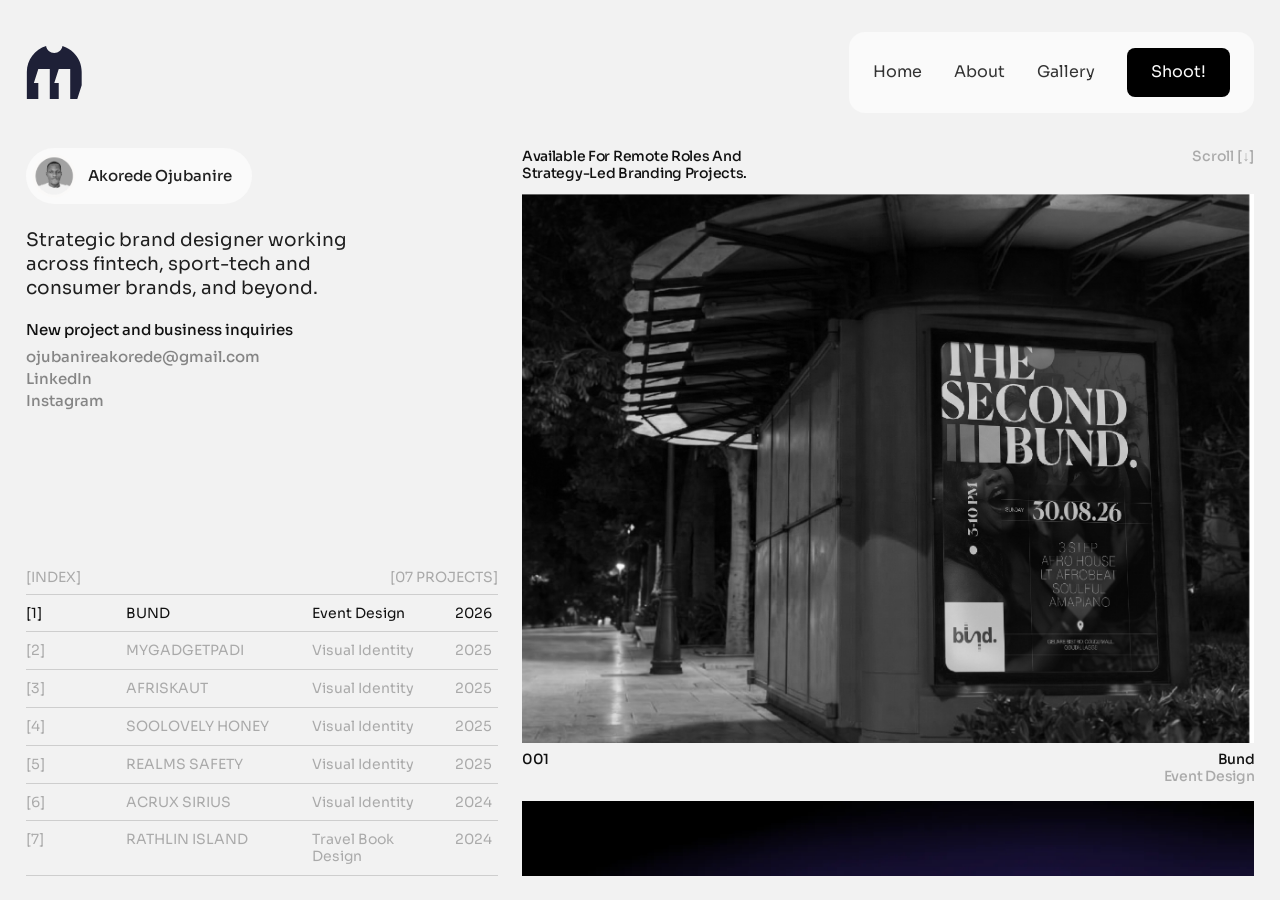
==== commit e75153f1: "Order projects newest first, set Rathlin Island year to 2024, remove unused original mockup JPGs Co-" ====
--- a/index.html
+++ b/index.html
@@ -15,7 +15,7 @@
 <link href="css/overrides.css" rel="stylesheet" type="text/css">
 </head>
 <body class="body">
-<div class="w-layout-vflex div-block-19"><nav class="w-layout-hflex nav-bar navbarstyle" id="navbar"><div class="w-layout-hflex flex-block-36"><a class="w-inline-block" aria-label="Home" href="index.html"><img class="image-46" src="assets/Vector.svg" alt=""></a><div class="w-layout-hflex flex-block-6"><a class="about" href="index.html">Home</a><a class="projects" href="index.html#about">About</a><a class="projects" href="index.html#gallery">Gallery</a><div class="frame-133"><a class="contacts" href="mailto:ojubanireakorede@gmail.com">Shoot!</a></div><details class="wx-menu"><summary class="wx-menu-btn"><div class="wx-menu-bar"></div><div class="wx-menu-bar"></div></summary><div class="wx-menu-panel"><a class="wx-menu-link w-inline-block" href="index.html"><div class="wx-menu-num">(01)</div><div class="wx-menu-text">Home</div></a><a class="wx-menu-link w-inline-block" href="index.html#about"><div class="wx-menu-num">(02)</div><div class="wx-menu-text">About</div></a><a class="wx-menu-link w-inline-block" href="index.html#gallery"><div class="wx-menu-num">(03)</div><div class="wx-menu-text">Gallery</div></a><div class="wx-menu-foot"><div class="wx-menu-socials"><a class="wx-menu-small" rel="noopener" href="https://www.behance.net/ojubanireakorede">Behance</a><a class="wx-menu-small" rel="noopener" href="https://dribbble.com/Nineilleven">Dribbble</a><a class="wx-menu-small" rel="noopener" href="https://www.linkedin.com/in/akorede-ojubanire-077746b2/">LinkedIn</a><a class="wx-menu-small" rel="noopener" href="https://www.instagram.com/koreyy_oj">Instagram</a></div><a class="wx-menu-cta" href="mailto:ojubanireakorede@gmail.com">Shoot!</a></div></div></details></div></div></nav><section class="hx" id="works-home"><div class="hx-split"><div class="hx-left"><div class="hx-intro"><div class="hx-id"><img class="hx-id-img" src="assets/My-Image.png" alt="Portrait of Akorede Ojubanire"><div class="hx-id-name">Akorede Ojubanire</div></div><div class="hx-role">Strategic brand designer working across fintech, sport-tech and consumer brands, and beyond.</div><div class="wxw-contact"><div class="wxw-text">New project and business inquiries</div><div class="wxw-links"><a class="wxw-link" href="mailto:ojubanireakorede@gmail.com">ojubanireakorede@gmail.com</a><a class="wxw-link" rel="noopener" href="https://www.linkedin.com/in/akorede-ojubanire-077746b2/">LinkedIn</a><a class="wxw-link" rel="noopener" href="https://www.instagram.com/koreyy_oj">Instagram</a></div></div></div></div><div class="hx-right"><div class="hx-top"><p class="hx-avail">Available for remote roles and strategy-led branding projects.</p><span class="hx-hint">Scroll [↓]</span></div><div class="hx-stack" id="hx-stack"><article class="hx-item" id="hx-padi" data-case="padi"><div class="hx-card"><a class="hx-lead w-inline-block" data-case="padi" href="#hx-padi"><div class="hx-frame"><img class="hx-img" src="assets/Project-1-01.webp" alt="" loading="lazy" decoding="async"></div></a><div class="hx-meta"><span class="hx-num">001</span><div class="hx-who"><span class="hx-name">MyGadgetPadi</span><span class="hx-type">Visual Identity</span></div></div><a class="hx-read w-inline-block" href="#hx-padi"><span>Read case study</span><span>+</span></a></div></article><article class="hx-item" id="hx-afriskaut" data-case="afriskaut"><div class="hx-card"><a class="hx-lead w-inline-block" data-case="afriskaut" href="#hx-afriskaut"><div class="hx-frame"><img class="hx-img" src="assets/Frame-1000010499.webp" alt="" loading="lazy" decoding="async"></div></a><div class="hx-meta"><span class="hx-num">002</span><div class="hx-who"><span class="hx-name">Afriskaut</span><span class="hx-type">Visual Identity</span></div></div><a class="hx-read w-inline-block" href="#hx-afriskaut"><span>Read case study</span><span>+</span></a></div></article><article class="hx-item" id="hx-lovely" data-case="lovely"><div class="hx-card"><a class="hx-lead w-inline-block" data-case="lovely" href="#hx-lovely"><div class="hx-frame"><img class="hx-img" src="assets/SooLovely-Honey.webp" alt="" loading="lazy" decoding="async"></div></a><div class="hx-meta"><span class="hx-num">003</span><div class="hx-who"><span class="hx-name">SooLovely Honey</span><span class="hx-type">Visual Identity</span></div></div><a class="hx-read w-inline-block" href="#hx-lovely"><span>Read case study</span><span>+</span></a></div></article><article class="hx-item" id="hx-acrux" data-case="acrux"><div class="hx-card"><a class="hx-lead w-inline-block" data-case="acrux" href="#hx-acrux"><div class="hx-frame"><img class="hx-img" src="assets/Untitled-1-01.webp" alt="" loading="lazy" decoding="async"></div></a><div class="hx-meta"><span class="hx-num">004</span><div class="hx-who"><span class="hx-name">Acrux Sirius</span><span class="hx-type">Visual Identity</span></div></div><a class="hx-read w-inline-block" href="#hx-acrux"><span>Read case study</span><span>+</span></a></div></article><article class="hx-item" id="hx-realms" data-case="realms"><div class="hx-card"><a class="hx-lead w-inline-block" data-case="realms" href="#hx-realms"><div class="hx-frame"><img class="hx-img" src="assets/REALMS-Yellow-Presentation-02.webp" alt="Realms Safety wordmark with chevron stripe over a worker welding in sparks" loading="lazy" decoding="async"></div></a><div class="hx-meta"><span class="hx-num">005</span><div class="hx-who"><span class="hx-name">Realms Safety</span><span class="hx-type">Visual Identity</span></div></div><a class="hx-read w-inline-block" href="#hx-realms"><span>Read case study</span><span>+</span></a></div></article><article class="hx-item" id="hx-bund" data-case="bund"><div class="hx-card"><a class="hx-lead w-inline-block" data-case="bund" href="#hx-bund"><div class="hx-frame"><img class="hx-img" src="assets/Asset-312.webp" alt="Poster for The Second Bund, dated 30.08.26, on a street kiosk at night in black and white" loading="lazy" decoding="async"></div></a><div class="hx-meta"><span class="hx-num">006</span><div class="hx-who"><span class="hx-name">Bund</span><span class="hx-type">Event Design</span></div></div><a class="hx-read w-inline-block" href="#hx-bund"><span>Read case study</span><span>+</span></a></div></article><article class="hx-item" id="hx-rathlin" data-case="rathlin"><div class="hx-card"><a class="hx-lead w-inline-block" data-case="rathlin" href="#hx-rathlin"><div class="hx-frame"><img class="hx-img" style="object-position:12% 50%" src="assets/Rathlin-Island-01.webp" alt="Rathlin Island travel book cover with the white wordmark over a lighthouse and cliffs under a purple and gold sky" loading="lazy" decoding="async"></div></a><div class="hx-meta"><span class="hx-num">007</span><div class="hx-who"><span class="hx-name">Rathlin Island</span><span class="hx-type">Travel Book Design</span></div></div><a class="hx-read w-inline-block" href="#hx-rathlin"><span>Read case study</span><span>+</span></a></div></article></div><div class="hx-view" id="hx-view"><div class="hx-pillwrap w-embed"><button type="button" class="hx-vbtn" aria-label="Back to projects"><svg width="18" height="18" viewBox="0 0 18 18" fill="none" aria-hidden="true"><path d="M14.5 9H3.5M8 4.5L3.5 9L8 13.5" stroke="currentColor" stroke-width="1.6" stroke-linecap="round" stroke-linejoin="round"/></svg></button><button type="button" class="hx-vbtn hx-vbtn-next" aria-label="Next project"><svg width="18" height="18" viewBox="0 0 18 18" fill="none" aria-hidden="true"><path d="M3.5 9H14.5M10 4.5L14.5 9L10 13.5" stroke="currentColor" stroke-width="1.6" stroke-linecap="round" stroke-linejoin="round"/></svg></button></div><section class="cs-wrap" id="casestudy"><div class="w-layout-vflex cs-list"><section class="cs" id="padi"><div class="cs-head"><span class="cs-num">001</span><div class="cs-title"><span class="cs-name">MyGadgetPadi</span><span class="cs-sub">Visual Identity</span></div><div class="cs-meta"><span class="cs-name">Consumer Tech</span><span class="cs-sub">2025</span></div></div><div class="cs-media"><div class="cs-video w-background-video w-background-video-atom"><video autoplay loop muted playsinline preload="metadata" data-object-fit="cover"><source src="assets/MGP.mp4" type="video/mp4"></video></div><img class="cs-img" src="assets/Untitled-1-02.webp" alt="" loading="lazy" decoding="async"><img class="cs-img" src="assets/Project-1-02.webp" alt="MyGadgetPadi business cards in purple and off-white showing the logo and oversized icon-mark, on a dark purple textured surface" loading="lazy" decoding="async"><img class="cs-img" src="assets/Untitled-1-02-a6b5c8.webp" alt="MyGadgetPadi logo lockups, horizontal and stacked, with clearspace construction guides" loading="lazy" decoding="async"><img class="cs-img" src="assets/Project-1.webp" alt="Three phone screens showing MyGadgetPadi brand social visuals: &#x27;Meet myGadgetPadi&#x27; and &#x27;Buy, Upgrade, Protect.&#x27;" loading="lazy" decoding="async"><img class="cs-img" src="assets/Project-1-04.webp" alt="MyGadgetPadi branded purple brochure folder with concentric arc pattern on a dark folder" loading="lazy" decoding="async"><img class="cs-img" src="assets/Project-1-03.webp" alt="Purple MyGadgetPadi tote bag with white and orange logo against a dark purple background" loading="lazy" decoding="async"><img class="cs-img" src="assets/Project-1-11.webp" alt="MyGadgetPadi app icon displayed on a phone home screen" loading="lazy" decoding="async"><img class="cs-img" src="assets/Project-1-09.webp" alt="Purple MyGadgetPadi USB flash drive resting on a dark keyboard" loading="lazy" decoding="async"><img class="cs-img" src="assets/Project-1-07.webp" alt="MyGadgetPadi billboard mockup reading &#x27;My All-in-one Gadget Partner&#x27;" loading="lazy" decoding="async"><img class="cs-img" src="assets/BG-1.webp" alt="MyGadgetPadi brand guidelines document pages: logo, icon, colours, typography and photography" loading="lazy" decoding="async"><img class="cs-img" src="assets/Project-1-08.webp" alt="Two MyGadgetPadi elevator screen ads: &#x27;Upgrade &amp; Protect.&#x27; and &#x27;All-in-one Gadget Partner&#x27;" loading="lazy" decoding="async"></div><div class="cs-write"><div class="cs-main"><p class="cs-lead">Visual identity for MyGadgetPadi, a Nigerian consumer electronics platform where individuals and businesses buy, protect, repair and upgrade their devices.</p><p class="cs-flabel">Project overview</p><p class="cs-p">The brand arrived with a complete strategy and no visual identity. "Padi" is Nigerian slang for a close friend, and the identity had to earn that.</p><p class="cs-flabel">Design thinking</p><p class="cs-fh">A mascot instead of a mark</p><p class="cs-p">A cold geometric logo would not earn the name. The mascot is built from the letter "g", reflected to form both "g" and "p", and styled as a friendly robotic character. It carries no demographic bias, so everyone connects with it.</p><p class="cs-fh">Amber over red</p><p class="cs-p">Red was the first direction, chosen for energy. The client challenged it, and amber replaced it because it brought the warmth the name promised. Two logo lockups, a primary mark and a compact version, let the system work from a billboard to a favicon.</p><p class="cs-flabel">Outcome</p><p class="cs-p">The identity launched across the website, Instagram and LinkedIn at once. The mascot gave MyGadgetPadi a recognizable anchor in the Nigerian consumer tech space from day one. The final system covers ten touchpoints, including logo variations, brand guidelines, social templates, stationery and merchandise.</p><p class="cs-p">"Amazing work. The whole team loved the new logo when they saw it. Kudos to you for exceptional work done." Tolu, CEO, MyGadgetPadi</p></div><div class="cs-side"><div class="cs-fact"><div class="cs-fact-k">Art Director</div><div class="cs-fact-v">Yusuf Adedayo</div></div><div class="cs-fact"><div class="cs-fact-k">Brand Designer</div><div class="cs-fact-v">Akorede Ojubanire</div></div></div></div></section><section class="cs" id="afriskaut"><div class="cs-head"><span class="cs-num">002</span><div class="cs-title"><span class="cs-name">Afriskaut</span><span class="cs-sub">Visual Identity</span></div><div class="cs-meta"><span class="cs-name">Sport Tech</span><span class="cs-sub">2025</span></div></div><div class="cs-media"><img class="cs-img" src="assets/Player-Transfer-Sodiq-Lawal.webp" alt="Afriskaut transfer announcement graphic: Nigerian defender Sodiq Lawal signs for Kalmar FF" loading="lazy" decoding="async"><img class="cs-img" src="assets/Player-Transfer-oladimeji-kilani.webp" alt="Afriskaut transfer announcement graphic: Nigerian forward Oladimeji Kilani moves to Gallos Blancos" loading="lazy" decoding="async"><div class="cs-label">Before</div><img class="cs-img" src="assets/Afriskaut-NLO-Cup-H2H---Emalex-FC-vs-Ozalla-FC.webp" alt="Afriskaut NLO Cup match-stat graphic comparing two players&#x27; ratings, minutes, goals, passes and duels" loading="lazy" decoding="async"><div class="cs-label">After</div><img class="cs-img" src="assets/Abdou-Wadou-Sarr.webp" alt="Afriskaut player comparison &#x27;The Van Hecke Prototype&#x27; with portraits and heat maps of Abdou Wadou Sarr and Jan Paul van Hecke, blue version" loading="lazy" decoding="async"><img class="cs-img" src="assets/Frame-1000010504.webp" alt="" loading="lazy" decoding="async"><img class="cs-img" src="assets/Frame-1000010506.webp" alt="" loading="lazy" decoding="async"><img class="cs-img" src="assets/Frame-1000010505.webp" alt="" loading="lazy" decoding="async"><img class="cs-img" src="assets/Frame-1000010507.webp" alt="" loading="lazy" decoding="async"><img class="cs-img" src="assets/Frame-1000010506-5eec7a.webp" alt="" loading="lazy" decoding="async"><img class="cs-img" src="assets/Frame-1000010505-8f5696.webp" alt="" loading="lazy" decoding="async"></div><div class="cs-write"><div class="cs-main"><p class="cs-lead">Visual identity for Afriskaut, a sport-tech platform that scouts undiscovered African football talent and connects it to clubs, agencies and scouts worldwide.</p><p class="cs-flabel">Challenge</p><p class="cs-p">An international agency developed the brand strategy. It was sound but visually disconnected from the African market it needed to speak to, because global brands often miss the nuance of local sports culture. The work took the agency's strategy and translated it into a visual system that feels native, credible and executable across seven markets.</p><p class="cs-flabel">Design thinking</p><p class="cs-fh">Speed as a design constraint</p><p class="cs-p">Transfer windows and tournament calendars do not wait, so the system is built on repeatable templates for player reports, intelligence drops and competition branding.</p><p class="cs-fh">Competition branding across seven markets</p><p class="cs-p">Youth league competitions ran across all seven African regions, with competition logos, identity systems, offline branding, leaderboards and banners, often on compressed timelines set by the sport calendar.</p><p class="cs-flabel">Strategic thinking</p><p class="cs-fh">From design to strategy</p><p class="cs-p">Twelve months in, the design work had shown where the brand's communication fell short, and a four-pillar content model became the spine of Afriskaut content. The Afriskaut 3.0 repositioning aligned with the CEO's vision for the next phase of the platform, and the role grew into ownership of external strategy: ad scripts, video direction, LinkedIn content aimed at decision-makers, and email campaigns.</p><p class="cs-flabel">Outcome</p><p class="cs-p">Over two years the work moved from visual execution to strategic ownership, and the visual system gave Afriskaut a coherent, authoritative presence across seven markets.</p><p class="cs-p">Instagram followers grew from over 1,800 to nearly 3,000 in six months, and many of the new followers were Afriskaut's ideal customers. One carousel on why African players cannot legally move to Europe before 18 reached 51,220 views, 92% of them from non-followers, and led to several booked meetings with football agent teams. Email open rates also improved after the Afriskaut 3.0 launch.</p></div><div class="cs-side"><div class="cs-fact"><div class="cs-fact-k">Lead UI/UX Designer</div><div class="cs-fact-v">Joshua Osazuwa</div></div><div class="cs-fact"><div class="cs-fact-k">Brand Designer</div><div class="cs-fact-v">Akorede Ojubanire</div></div></div></div></section><section class="cs" id="lovely"><div class="cs-head"><span class="cs-num">003</span><div class="cs-title"><span class="cs-name">SooLovely Honey</span><span class="cs-sub">Visual Identity</span></div><div class="cs-meta"><span class="cs-name">FMCG / Foods</span><span class="cs-sub">2025</span></div></div><div class="cs-media"><img class="cs-img" src="assets/SooLovely-Honey.webp" alt="SooLovely Honey drippy cream logotype over a close-up of golden honey on a dipper" loading="lazy" decoding="async"><img class="cs-img" src="assets/SooLovely-Honey-08.webp" alt="SooLovely Honey sticker set: logotype, flower mark, Soo monogram and honey dipper on a red honeycomb background" loading="lazy" decoding="async"><img class="cs-img" src="assets/sketch.webp" alt="" loading="lazy" decoding="async"><div class="cs-video w-background-video w-background-video-atom"><video autoplay loop muted playsinline preload="metadata" data-object-fit="cover"><source src="assets/Soolovely-Logo-MGFX.mp4" type="video/mp4"></video></div><img class="cs-img" src="assets/Soolovely.webp" alt="" loading="lazy" decoding="async"><img class="cs-img" src="assets/bottle.webp" alt="" loading="lazy" decoding="async"><img class="cs-img" src="assets/SooLovely-Honey-Design.webp" alt="SooLovely Honey gift box with red and maroon pattern, thank-you cards and branded ribbon" loading="lazy" decoding="async"><img class="cs-img" src="assets/SooLovely-Honey-02.webp" alt="SooLovely Honey logo in four colourways: maroon, cream, red and yellow, with HEX codes" loading="lazy" decoding="async"></div><div class="cs-write"><div class="cs-main"><p class="cs-lead">Brand identity and packaging for SooLovely, a premium Nigerian honey brand.</p><p class="cs-flabel">Project overview</p><p class="cs-p">SooLovely started with no logo, no packaging and no brand identity. The brand needed to stand out on a competitive retail shelf and make health-conscious Nigerians reach for it without hesitation. Most honey brands default to predictable rustic visuals, which left room for something more distinctive.</p><p class="cs-flabel">Role</p><p class="cs-p">The logotype was hand-sketched, two complete visual directions were developed, and the full system was built across label, box, ribbon and every physical touchpoint. The client chose the hand-drawn direction and the brand launched with it.</p><p class="cs-flabel">Design thinking</p><p class="cs-fh">Hand-drawn, because it had to feel something</p><p class="cs-p">The logotype was sketched from scratch, refined and digitized, which gives it a warmth no font library can provide.</p><p class="cs-fh">Honey drops in the type</p><p class="cs-p">The drops are part of the letters themselves rather than decoration, so every glance at the logo shows honey and the product communicates itself.</p><p class="cs-fh">Warmth over rustic</p><p class="cs-p">Warm ambers and golds, the actual colour of premium honey, sit with clean modern layouts that read as natural and shelf-ready.</p><p class="cs-flabel">Outcome</p><p class="cs-p">The packaging communicates premium quality and natural warmth at a glance. The hand-drawn logotype became the brand's most distinctive asset on the shelf, and the scalable label system is built to adapt across future product variants.</p></div><div class="cs-side"><div class="cs-fact"><div class="cs-fact-k">Brand Designer</div><div class="cs-fact-v">Akorede Ojubanire</div></div></div></div></section><section class="cs" id="acrux"><div class="cs-head"><span class="cs-num">004</span><div class="cs-title"><span class="cs-name">Acrux Sirius</span><span class="cs-sub">Visual Identity</span></div><div class="cs-meta"><span class="cs-name">Technology</span><span class="cs-sub">2024</span></div></div><div class="cs-media"><img class="cs-img" src="assets/Untitled-1-01.webp" alt="Acrux Sirius brand cover with gradient wordmark, tagline and the star-topped icon on a dark purple background" loading="lazy" decoding="async"><img class="cs-img" src="assets/Acrux-Sirius-06.webp" alt="Acrux Sirius Technologies logo clearspace diagram on dark navy" loading="lazy" decoding="async"><img class="cs-img" src="assets/Untitled-1-06.webp" alt="Black t-shirt with small purple Acrux Sirius icon on the chest" loading="lazy" decoding="async"><img class="cs-img" src="assets/Untitled-1-07.webp" alt="Three Acrux Sirius icon stickers on a laptop lid" loading="lazy" decoding="async"><img class="cs-img" src="assets/Acrux-Sirius-14.webp" alt="" loading="lazy" decoding="async"><img class="cs-img" src="assets/Acrux-Sirius-11.webp" alt="Acrux Sirius brand colour palette: purple, dark purple, light purple and mint with HEX, RGB and CMYK values" loading="lazy" decoding="async"><img class="cs-img" src="assets/Acrux-Sirius-09.webp" alt="Acrux Sirius icon colour usage grid showing eight approved colourways of the app icon" loading="lazy" decoding="async"><img class="cs-img" src="assets/Acrux-Sirius-13.webp" alt="" loading="lazy" decoding="async"><img class="cs-img" src="assets/Acrux-Sirius-17.webp" alt="" loading="lazy" decoding="async"><img class="cs-img" src="assets/Untitled-1.webp" alt="" loading="lazy" decoding="async"><img class="cs-img" src="assets/Untitled-1-10.webp" alt="Purple Acrux Sirius business card with white logo, resting against a stack of cards" loading="lazy" decoding="async"><img class="cs-img" src="assets/Untitled-1-08.webp" alt="Dark Acrux Sirius business card with curved line pattern in low light" loading="lazy" decoding="async"><img class="cs-img" src="assets/Untitled-2-03.webp" alt="" loading="lazy" decoding="async"><img class="cs-img" src="assets/Untitled-1-09.webp" alt="Navy baseball cap embroidered with the purple Acrux Sirius icon" loading="lazy" decoding="async"><img class="cs-img" src="assets/Untitled-2-02.webp" alt="" loading="lazy" decoding="async"></div><div class="cs-write"><div class="cs-main"><p class="cs-lead">Brand identity for Acrux-Sirius, a digital solutions company.</p><p class="cs-flabel">Project overview</p><p class="cs-p">Acrux-Sirius had no logo, no colour and no brand language. It needed a brand that could compete with established tech companies from day one: innovative enough to signal the future, accessible enough not to alienate. One direction was developed and presented with full strategic rationale, and the client accepted it without a single revision.</p><p class="cs-flabel">Design thinking</p><p class="cs-fh">The mark, a moving letter</p><p class="cs-p">The logo is built from the letter A, shaped with upward conviction like a rocket launching. A star tracks through the lines of the A and shoots out at the apex, crowning innovative efforts. Acrux is the brightest navigational star in the Southern Cross, and the mark earns that name.</p><p class="cs-fh">Electric purple over tech blue</p><p class="cs-p">The category defaults to blue. Electric purple signals imagination, forward thinking and creative disruption, which suits a brand built on AI and accessible digital solutions, and it separates Acrux-Sirius from competitors immediately.</p><p class="cs-flabel">Outcome</p><p class="cs-p">Presenting one direction instead of several kept confidence in the work high, and the client's trust reflected the clarity of the thinking. The electric purple identity gave Acrux-Sirius clear differentiation in a category dominated by blue, and the rocket-inspired mark communicates innovation and forward momentum at a glance.</p></div><div class="cs-side"><div class="cs-fact"><div class="cs-fact-k">Brand Designer</div><div class="cs-fact-v">Akorede Ojubanire</div></div></div></div></section><section class="cs" id="realms"><div class="cs-head"><span class="cs-num">005</span><div class="cs-title"><span class="cs-name">Realms Safety</span><span class="cs-sub">Visual Identity</span></div><div class="cs-meta"><span class="cs-name">Safety Retail</span><span class="cs-sub">2025</span></div></div><div class="cs-media"><div class="cs-video-realms w-background-video w-background-video-atom"><video autoplay loop muted playsinline preload="metadata" data-object-fit="cover"><source src="assets/REAMLS-MOTION.mp4" type="video/mp4"></video></div><img class="cs-img" src="assets/REALMS-Yellow-Presentation-02.webp" alt="Realms Safety wordmark with chevron stripe over a worker welding in sparks" loading="lazy" decoding="async"><img class="cs-img" src="assets/REALMS-Yellow-Presentation-11.webp" alt="Realms Safety poster reading When you&#x27;re protected, you move boldly, with a worker on a timber roof frame and the RS monogram" loading="lazy" decoding="async"><div class="cs-video-realms w-background-video w-background-video-atom"><video autoplay loop muted playsinline preload="metadata" data-object-fit="cover"><source src="assets/gemini_generated_video_73cc704f.mp4" type="video/mp4"></video></div><img class="cs-img" src="assets/REALMS-Yellow-Presentation-03.webp" alt="Realms Safety logo system: wordmark, sub-mark, chevron mark, S-plus mark, icon marks and monograms on black" loading="lazy" decoding="async"><img class="cs-img" src="assets/REALMS-Yellow-Presentation-04.webp" alt="Realms Safety wordmark in four colourways: black on yellow, yellow on black, white on black and black on white" loading="lazy" decoding="async"><img class="cs-img" src="assets/REALMS-Yellow-Presentation-08.webp" alt="Yellow Realms Safety business card with RS monogram, beside the front page with the sub-mark on black" loading="lazy" decoding="async"><img class="cs-img" src="assets/REALMS-Yellow-Presentation-12.webp" alt="Black and yellow Realms Safety tape rolls with chevron stripes, RS monogram and wordmark" loading="lazy" decoding="async"><img class="cs-img" src="assets/REALMS-Yellow-Presentation-14.webp" alt="Three cardboard boxes taped with Realms Safety chevron tape and labelled Delivered Safely" loading="lazy" decoding="async"><img class="cs-img" src="assets/REALMS-Yellow-Presentation-07.webp" alt="Realms Safety wordmark on a glass building facade with yellow chevron stripes on the ground" loading="lazy" decoding="async"><img class="cs-img" src="assets/REALMS-Yellow-Presentation-15.webp" alt="Realms Safety billboard reading Move boldly with Realms Safety now, above a construction site" loading="lazy" decoding="async"></div><div class="cs-write"><div class="cs-main"><p class="cs-lead">Brand identity for Realms Safety, a Nigerian marketplace for safety equipment.</p><p class="cs-flabel">Project overview</p><p class="cs-p">Realms Safety arrived with a name and nothing else. It was ready to compete with the top safety retail brands, and it needed an identity that could stand next to them from launch.</p><p class="cs-flabel">Design thinking</p><p class="cs-fh">A caution stripe as the signature</p><p class="cs-p">The wordmark carries a black and yellow chevron stripe, the pattern of caution tape. A buyer reads what the shop sells before reading a word, and the stripe repeats as a pattern across tape, packaging and signage.</p><p class="cs-fh">A line from the brand idea</p><p class="cs-p">"When you're protected, you move boldly" is the brand line and the idea behind the identity: safety is what lets people move with confidence.</p><p class="cs-flabel">Outcome</p><p class="cs-p">The identity launched with the full system in place, covering the wordmark and monogram, business cards, uniforms, app icon, hard hat, packaging tape and boxes, and billboards. Realms Safety entered the safety retail market with an identity built from its name up.</p></div><div class="cs-side"><div class="cs-fact"><div class="cs-fact-k">Visual Designer</div><div class="cs-fact-v">Akorede Ojubanire</div></div></div></div></section><section class="cs" id="bund"><div class="cs-head"><span class="cs-num">006</span><div class="cs-title"><span class="cs-name">Bund</span><span class="cs-sub">Event Design</span></div><div class="cs-meta"><span class="cs-name">Lifestyle &amp; Entertainment</span><span class="cs-sub">2026</span></div></div><div class="cs-media"><div class="cs-video-realms w-background-video w-background-video-atom"><video autoplay loop muted playsinline preload="metadata" data-object-fit="cover"><source src="assets/bund-logo-animation.mp4" type="video/mp4"></video></div><img class="cs-img" src="assets/Asset-212.webp" alt="Two black and white Bund posters of guests dancing and singing, with the white bund wordmark, on elevator doors" loading="lazy" decoding="async"><div class="cs-video-realms w-background-video w-background-video-atom"><video autoplay loop muted playsinline preload="metadata" data-object-fit="cover"><source src="assets/bund-headline.mp4" type="video/mp4"></video></div><img class="cs-img" src="assets/Asset-312.webp" alt="Poster for The Second Bund, dated 30.08.26, on a street kiosk at night in black and white" loading="lazy" decoding="async"></div><div class="cs-write"><div class="cs-main"><p class="cs-lead">Event design for Bund, an ambient music and community experience built around calm and connection.</p><p class="cs-flabel">Project overview</p><p class="cs-p">Bund is a space where young and old connect through timeless music. The event was designed from a brand strategy that set out why Bund exists, who it serves and how it differs from the party events around it. It has since run for several editions and is now on its fourth.</p><p class="cs-flabel">Strategic foundation</p><p class="cs-fh">A purpose beyond the night</p><p class="cs-p">Bund exists to create calm, connected spaces in a world that moves too fast, and to build bonds rather than only audiences.</p><p class="cs-fh">A clear difference</p><p class="cs-p">Traditional parties are built around hype and volume. Bund centres comfort, carefully curated music, emotion and real human presence. The strategy puts it in one line: Bund is for feel seekers, not party seekers.</p><p class="cs-fh">Five values</p><p class="cs-p">Exclusivity, quality, emotion, connection and community.</p><p class="cs-flabel">Design</p><p class="cs-p">The identity centres on the white bund wordmark over black and white photography of the guests. </p><p class="cs-flabel">Outcome</p><p class="cs-p">Bund has run beyond its first edition and is now on its fourth.</p></div><div class="cs-side"><div class="cs-fact"><div class="cs-fact-k">Event Designer</div><div class="cs-fact-v">Akorede Ojubanire</div></div></div></div></section><section class="cs" id="rathlin"><div class="cs-head"><span class="cs-num">007</span><div class="cs-title"><span class="cs-name">Rathlin Island</span><span class="cs-sub">Travel Book Design</span></div><div class="cs-meta"><span class="cs-name">Travel &amp; Tourism</span></div></div><div class="cs-media"><img class="cs-img" src="assets/Rathlin-Island-01.webp" alt="Rathlin Island travel book cover with the white wordmark over a lighthouse and cliffs under a purple and gold sky" loading="lazy" decoding="async"><img class="cs-img" src="assets/Rathlin-Island-02.webp" alt="Travel book cover beside the opening spread on Rathlin Island, County Antrim, with an aerial photo of the harbour, an island map and star scores for beauty, history and culture" loading="lazy" decoding="async"><img class="cs-img" src="assets/Rathlin-Island-03.webp" alt="Travel book cover beside the Historical Significance spread and the start of the Must-See Attractions spread" loading="lazy" decoding="async"><img class="cs-img" src="assets/Rathlin-Island-04.webp" alt="Travel book cover beside a spread on Carrick-a-Rede Rope Bridge and Breakwater Studio" loading="lazy" decoding="async"><img class="cs-img" src="assets/Rathlin-Island-05.webp" alt="Travel book cover beside the ferry spread, with both Rathlin Island ferries on the water" loading="lazy" decoding="async"><img class="cs-img" src="assets/Rathlin-Island-06.webp" alt="Travel book cover beside the Best Time To Visit spread" loading="lazy" decoding="async"><img class="cs-img" src="assets/Rathlin-Island-07.webp" alt="Open Rathlin Island travel book on a wooden stand, showing the opening spread with the island map" loading="lazy" decoding="async"><img class="cs-img" src="assets/Rathlin-Island-08.webp" alt="Open Rathlin Island travel book on a wooden stand, showing the Historical Significance and Must-See Attractions spreads" loading="lazy" decoding="async"></div><div class="cs-write"><div class="cs-main"><p class="cs-lead">A tour guide book for Rathlin Island, County Antrim, designed as a task for a job application.</p><p class="cs-flabel">Project overview</p><p class="cs-p">Rathlin Island is a tour guide book I was asked to design as part of a job application. It covers the northernmost inhabited island of Ireland, which sits off the County Antrim coast and is reached by ferry from Ballycastle.</p><p class="cs-flabel">Design</p><p class="cs-fh">The cover</p><p class="cs-p">The cover sets the island's lighthouse and cliffs under a purple and gold sky. The white Rathlin Island wordmark sits on the cliffs, and a green strip below carries the County Antrim tag and the line &ldquo;Visit the northernmost inhabited island of Ireland.&rdquo;</p><p class="cs-fh">Green through the pages</p><p class="cs-p">Light and deep greens run through the headings, panels and maps inside, and the photography carries the colour on each spread.</p><p class="cs-fh">One topic to a spread</p><p class="cs-p">The first spread gives the island's position, an aerial photo, a map with a legend, and Beauty, Historical and Cultural scores in stars. Later spreads cover the island's history, including Robert the Bruce and Bruce's Cave, the must-see attractions, the ferry from Ballycastle, and the best time to visit.</p></div><div class="cs-side"><div class="cs-fact"><div class="cs-fact-k">Book Designer</div><div class="cs-fact-v">Akorede Ojubanire</div></div><div class="cs-fact"><div class="cs-fact-k">Context</div><div class="cs-fact-v">Job application task</div></div></div></div></section></div></section><section class="ab" id="about"><div class="ab-row"><div class="ab-k">Profile</div><div class="ab-text"><p class="ab-p">Akorede Ojubanire is a Lagos-based strategic brand designer working across fintech, sport-tech and consumer brands, and beyond.</p><p class="ab-p">With over five years of experience, he has worked remotely with teams in Nigeria, Canada and the United States, designing brand identities and digital products and developing content strategy.</p><p class="ab-p">He joined Afriskaut as a brand designer and left as Brand Strategist, having moved from visual execution to owning external strategy: a four-pillar content model, ad scripts, video direction, and LinkedIn and email campaigns. Over six months, Instagram followers grew from 1,800+ to nearly 3,000. One carousel reached 51,220 views, 92.3% of them from non-followers, and led to several booked meetings with football agent teams.</p><p class="ab-p">His practice starts from strategic intent, the decision about what a brand is for, before any design begins. He is now building KLAVEON, a strategy-led branding partner.</p></div><div class="ab-note"><p class="ab-p">All work by Akorede Ojubanire, including projects created in collaboration with teams at Afriskaut, ShareBanta, Broadsend and Peekpile.</p></div></div><div class="ab-row"><div class="ab-k">Experience</div><div class="ab-lines"><div class="ab-line"><div class="ab-p">2024 - 2026</div><div class="ab-p">Brand Strategist</div><div class="ab-p">Afriskaut</div><div class="ab-p">Lagos, Nigeria (remote)</div></div><div class="ab-line"><div class="ab-p">2022 - 2024</div><div class="ab-p">Lead UI/UX &amp; Brand Designer</div><div class="ab-p">ShareBanta</div><div class="ab-p">Lagos, Nigeria (remote)</div></div><div class="ab-line"><div class="ab-p">2024</div><div class="ab-p">Visual Brand &amp; Motion Designer</div><div class="ab-p">Broadsend (contract)</div><div class="ab-p">Ontario, Canada (remote)</div></div><div class="ab-line"><div class="ab-p">2023 - 2024</div><div class="ab-p">Lead Creative Designer</div><div class="ab-p">Peekpile</div><div class="ab-p">Lagos, Nigeria (remote)</div></div></div></div><div class="ab-row"><div class="ab-k">Education</div><div class="ab-lines"><div class="ab-line"><div class="ab-p">2015 - 2019</div><div class="ab-p">Bachelor of Psychology</div><div class="ab-p">University of Lagos</div><div class="ab-p">Lagos, Nigeria</div></div></div></div><div class="ab-row"><div class="ab-k">Skills</div><div class="ab-lines"><div class="ab-line"><div class="ab-list"><div class="ab-sub">Strategy</div><div class="ab-p">Brand Strategy</div><div class="ab-p">Content Strategy</div><div class="ab-p">Advertising + Marketing</div></div><div class="ab-list"><div class="ab-sub">Design</div><div class="ab-p">Brand Visual Identity Development</div><div class="ab-p">Typography + Layout Design</div><div class="ab-p">Graphic Design</div><div class="ab-p">Web UI/UX Design</div><div class="ab-p">UI/UX Research</div><div class="ab-p">Design Systems</div><div class="ab-p">Motion Design</div><div class="ab-p">Photography + Editing</div></div><div class="ab-list"><div class="ab-sub">Tools</div><div class="ab-p">Photoshop</div><div class="ab-p">Illustrator</div><div class="ab-p">Figma</div><div class="ab-p">After Effects</div><div class="ab-p">InDesign</div><div class="ab-p">Webflow</div><div class="ab-p">Procreate</div><div class="ab-p">Notion</div></div></div></div></div><div class="ab-row"><div class="ab-k">New project and business inquiries</div><div class="ab-lines"><div class="ab-line"><div class="ab-list"><a class="ab-link" href="tel:+2348130497668">+234 813 049 7668</a><a class="ab-link" href="mailto:ojubanireakorede@gmail.com">ojubanireakorede@gmail.com</a><a class="ab-link" href="https://www.instagram.com/koreyy_oj">Instagram</a><a class="ab-link" href="https://www.linkedin.com/in/akorede-ojubanire-077746b2/">LinkedIn</a></div><div class="ab-c3"><div class="ab-p">Lagos, Nigeria</div></div></div></div></div></section><section class="gl" id="gallery"><div class="gl-head"><span class="gl-title">Gallery</span><span class="gl-note">Side work outside client projects: motion, illustration, posters and photography.</span></div><div class="gl-grid"><figure class="gl-item"><div class="gl-media gl-r34"><div class="gl-vid w-background-video w-background-video-atom"><video autoplay loop muted playsinline preload="metadata" data-object-fit="cover"><source src="assets/FIFA-BULGE.mp4" type="video/mp4"></video></div></div><div class="gl-cap"><span class="gl-name">Motion design</span><span class="gl-feat">Featured by Cavalry</span></div></figure><figure class="gl-item"><div class="gl-media"><img class="gl-img" src="assets/New-IG-Poster-Designs-02.jpg" alt="Poster design Rock: Emotional Dependence, with a large stone block on a red ground and the word ROCK in stone texture"></div><div class="gl-cap"><span class="gl-name">Rock: Emotional Dependence</span><span class="gl-feat">Poster design, 2025</span></div></figure><figure class="gl-item"><div class="gl-media"><img class="gl-img" src="assets/New-IG-Poster-Designs-01.jpg" alt="Alternate layout of the Rock: Emotional Dependence poster with the headline Stability, strength and unwavering support"></div><div class="gl-cap"><span class="gl-name">Rock: Emotional Dependence</span><span class="gl-feat">Poster design, 2025, alternate layout</span></div></figure><figure class="gl-item"><div class="gl-media"><img class="gl-img" src="assets/Reek-02.jpg" alt="Poster for Reek with a halftone photograph of a man in an empty concrete hall and large distorted black lettering"></div><div class="gl-cap"><span class="gl-name">Reek</span><span class="gl-feat">Featuring Reek Justin</span></div></figure><figure class="gl-item"><div class="gl-media"><img class="gl-img" src="assets/Red-01.jpg" alt="Red poster design"></div><div class="gl-cap"><span class="gl-name">Sinners</span><span class="gl-feat">Poster design</span></div></figure><figure class="gl-item"><div class="gl-media gl-r34"><div class="gl-vid w-background-video w-background-video-atom"><video autoplay loop muted playsinline preload="metadata" data-object-fit="cover"><source src="assets/Composition-1.mp4" type="video/mp4"></video></div></div><div class="gl-cap"><span class="gl-name">Motion design</span><span class="gl-feat">Featured by Cavalry</span></div></figure><figure class="gl-item"><div class="gl-media gl-r34"><div class="gl-vid w-background-video w-background-video-atom"><video autoplay loop muted playsinline preload="metadata" data-object-fit="cover"><source src="assets/Jazzed.mp4" type="video/mp4"></video></div></div><div class="gl-cap"><span class="gl-name">Motion design</span></div></figure><figure class="gl-item" data-pos="illus"><div class="gl-media gl-r34"><div class="gl-vid w-background-video w-background-video-atom"><video autoplay loop muted playsinline preload="metadata" data-object-fit="cover"><source src="assets/Untitled.mp4" type="video/mp4"></video></div></div><div class="gl-cap"><span class="gl-name">Illustration</span><span class="gl-feat">Made in Procreate</span></div></figure></div></section></div></div></div><div class="hx-index"><div class="hx-ihead"><span>[Index]</span><span>[07 Projects]</span></div><div class="hx-rows"><a class="hx-row w-inline-block" data-case="padi" href="#hx-padi"><span>[1]</span><span class="hx-rname">MyGadgetPadi</span><span>Visual Identity</span><span>2025</span></a><a class="hx-row w-inline-block" data-case="afriskaut" href="#hx-afriskaut"><span>[2]</span><span class="hx-rname">Afriskaut</span><span>Visual Identity</span><span>2025</span></a><a class="hx-row w-inline-block" data-case="lovely" href="#hx-lovely"><span>[3]</span><span class="hx-rname">SooLovely Honey</span><span>Visual Identity</span><span>2025</span></a><a class="hx-row w-inline-block" data-case="acrux" href="#hx-acrux"><span>[4]</span><span class="hx-rname">Acrux Sirius</span><span>Visual Identity</span><span>2024</span></a><a class="hx-row w-inline-block" data-case="realms" href="#hx-realms"><span>[5]</span><span class="hx-rname">Realms Safety</span><span>Visual Identity</span><span>2025</span></a><a class="hx-row w-inline-block" data-case="bund" href="#hx-bund"><span>[6]</span><span class="hx-rname">Bund</span><span>Event Design</span><span>2026</span></a><a class="hx-row w-inline-block" data-case="rathlin" href="#hx-rathlin"><span>[7]</span><span class="hx-rname">Rathlin Island</span><span>Travel Book Design</span><span></span></a></div></div></section></div>
+<div class="w-layout-vflex div-block-19"><nav class="w-layout-hflex nav-bar navbarstyle" id="navbar"><div class="w-layout-hflex flex-block-36"><a class="w-inline-block" aria-label="Home" href="index.html"><img class="image-46" src="assets/Vector.svg" alt=""></a><div class="w-layout-hflex flex-block-6"><a class="about" href="index.html">Home</a><a class="projects" href="index.html#about">About</a><a class="projects" href="index.html#gallery">Gallery</a><div class="frame-133"><a class="contacts" href="mailto:ojubanireakorede@gmail.com">Shoot!</a></div><details class="wx-menu"><summary class="wx-menu-btn"><div class="wx-menu-bar"></div><div class="wx-menu-bar"></div></summary><div class="wx-menu-panel"><a class="wx-menu-link w-inline-block" href="index.html"><div class="wx-menu-num">(01)</div><div class="wx-menu-text">Home</div></a><a class="wx-menu-link w-inline-block" href="index.html#about"><div class="wx-menu-num">(02)</div><div class="wx-menu-text">About</div></a><a class="wx-menu-link w-inline-block" href="index.html#gallery"><div class="wx-menu-num">(03)</div><div class="wx-menu-text">Gallery</div></a><div class="wx-menu-foot"><div class="wx-menu-socials"><a class="wx-menu-small" rel="noopener" href="https://www.behance.net/ojubanireakorede">Behance</a><a class="wx-menu-small" rel="noopener" href="https://dribbble.com/Nineilleven">Dribbble</a><a class="wx-menu-small" rel="noopener" href="https://www.linkedin.com/in/akorede-ojubanire-077746b2/">LinkedIn</a><a class="wx-menu-small" rel="noopener" href="https://www.instagram.com/koreyy_oj">Instagram</a></div><a class="wx-menu-cta" href="mailto:ojubanireakorede@gmail.com">Shoot!</a></div></div></details></div></div></nav><section class="hx" id="works-home"><div class="hx-split"><div class="hx-left"><div class="hx-intro"><div class="hx-id"><img class="hx-id-img" src="assets/My-Image.png" alt="Portrait of Akorede Ojubanire"><div class="hx-id-name">Akorede Ojubanire</div></div><div class="hx-role">Strategic brand designer working across fintech, sport-tech and consumer brands, and beyond.</div><div class="wxw-contact"><div class="wxw-text">New project and business inquiries</div><div class="wxw-links"><a class="wxw-link" href="mailto:ojubanireakorede@gmail.com">ojubanireakorede@gmail.com</a><a class="wxw-link" rel="noopener" href="https://www.linkedin.com/in/akorede-ojubanire-077746b2/">LinkedIn</a><a class="wxw-link" rel="noopener" href="https://www.instagram.com/koreyy_oj">Instagram</a></div></div></div></div><div class="hx-right"><div class="hx-top"><p class="hx-avail">Available for remote roles and strategy-led branding projects.</p><span class="hx-hint">Scroll [↓]</span></div><div class="hx-stack" id="hx-stack"><article class="hx-item" id="hx-bund" data-case="bund"><div class="hx-card"><a class="hx-lead w-inline-block" data-case="bund" href="#hx-bund"><div class="hx-frame"><img class="hx-img" src="assets/Asset-312.webp" alt="Poster for The Second Bund, dated 30.08.26, on a street kiosk at night in black and white" loading="lazy" decoding="async"></div></a><div class="hx-meta"><span class="hx-num">001</span><div class="hx-who"><span class="hx-name">Bund</span><span class="hx-type">Event Design</span></div></div><a class="hx-read w-inline-block" href="#hx-bund"><span>Read case study</span><span>+</span></a></div></article><article class="hx-item" id="hx-padi" data-case="padi"><div class="hx-card"><a class="hx-lead w-inline-block" data-case="padi" href="#hx-padi"><div class="hx-frame"><img class="hx-img" src="assets/Project-1-01.webp" alt="" loading="lazy" decoding="async"></div></a><div class="hx-meta"><span class="hx-num">002</span><div class="hx-who"><span class="hx-name">MyGadgetPadi</span><span class="hx-type">Visual Identity</span></div></div><a class="hx-read w-inline-block" href="#hx-padi"><span>Read case study</span><span>+</span></a></div></article><article class="hx-item" id="hx-afriskaut" data-case="afriskaut"><div class="hx-card"><a class="hx-lead w-inline-block" data-case="afriskaut" href="#hx-afriskaut"><div class="hx-frame"><img class="hx-img" src="assets/Frame-1000010499.webp" alt="" loading="lazy" decoding="async"></div></a><div class="hx-meta"><span class="hx-num">003</span><div class="hx-who"><span class="hx-name">Afriskaut</span><span class="hx-type">Visual Identity</span></div></div><a class="hx-read w-inline-block" href="#hx-afriskaut"><span>Read case study</span><span>+</span></a></div></article><article class="hx-item" id="hx-lovely" data-case="lovely"><div class="hx-card"><a class="hx-lead w-inline-block" data-case="lovely" href="#hx-lovely"><div class="hx-frame"><img class="hx-img" src="assets/SooLovely-Honey.webp" alt="" loading="lazy" decoding="async"></div></a><div class="hx-meta"><span class="hx-num">004</span><div class="hx-who"><span class="hx-name">SooLovely Honey</span><span class="hx-type">Visual Identity</span></div></div><a class="hx-read w-inline-block" href="#hx-lovely"><span>Read case study</span><span>+</span></a></div></article><article class="hx-item" id="hx-realms" data-case="realms"><div class="hx-card"><a class="hx-lead w-inline-block" data-case="realms" href="#hx-realms"><div class="hx-frame"><img class="hx-img" src="assets/REALMS-Yellow-Presentation-02.webp" alt="Realms Safety wordmark with chevron stripe over a worker welding in sparks" loading="lazy" decoding="async"></div></a><div class="hx-meta"><span class="hx-num">005</span><div class="hx-who"><span class="hx-name">Realms Safety</span><span class="hx-type">Visual Identity</span></div></div><a class="hx-read w-inline-block" href="#hx-realms"><span>Read case study</span><span>+</span></a></div></article><article class="hx-item" id="hx-acrux" data-case="acrux"><div class="hx-card"><a class="hx-lead w-inline-block" data-case="acrux" href="#hx-acrux"><div class="hx-frame"><img class="hx-img" src="assets/Untitled-1-01.webp" alt="" loading="lazy" decoding="async"></div></a><div class="hx-meta"><span class="hx-num">006</span><div class="hx-who"><span class="hx-name">Acrux Sirius</span><span class="hx-type">Visual Identity</span></div></div><a class="hx-read w-inline-block" href="#hx-acrux"><span>Read case study</span><span>+</span></a></div></article><article class="hx-item" id="hx-rathlin" data-case="rathlin"><div class="hx-card"><a class="hx-lead w-inline-block" data-case="rathlin" href="#hx-rathlin"><div class="hx-frame"><img class="hx-img" src="assets/Rathlin-Island-01.webp" alt="Rathlin Island travel book cover with the white wordmark over a lighthouse and cliffs under a purple and gold sky" loading="lazy" decoding="async"></div></a><div class="hx-meta"><span class="hx-num">007</span><div class="hx-who"><span class="hx-name">Rathlin Island</span><span class="hx-type">Travel Book Design</span></div></div><a class="hx-read w-inline-block" href="#hx-rathlin"><span>Read case study</span><span>+</span></a></div></article></div><div class="hx-view" id="hx-view"><div class="hx-pillwrap w-embed"><button type="button" class="hx-vbtn" aria-label="Back to projects"><svg width="18" height="18" viewBox="0 0 18 18" fill="none" aria-hidden="true"><path d="M14.5 9H3.5M8 4.5L3.5 9L8 13.5" stroke="currentColor" stroke-width="1.6" stroke-linecap="round" stroke-linejoin="round"/></svg></button><button type="button" class="hx-vbtn hx-vbtn-next" aria-label="Next project"><svg width="18" height="18" viewBox="0 0 18 18" fill="none" aria-hidden="true"><path d="M3.5 9H14.5M10 4.5L14.5 9L10 13.5" stroke="currentColor" stroke-width="1.6" stroke-linecap="round" stroke-linejoin="round"/></svg></button></div><section class="cs-wrap" id="casestudy"><div class="w-layout-vflex cs-list"><section class="cs" id="bund"><div class="cs-head"><span class="cs-num">001</span><div class="cs-title"><span class="cs-name">Bund</span><span class="cs-sub">Event Design</span></div><div class="cs-meta"><span class="cs-name">Lifestyle &amp; Entertainment</span><span class="cs-sub">2026</span></div></div><div class="cs-media"><div class="cs-video-realms w-background-video w-background-video-atom"><video autoplay loop muted playsinline preload="metadata" data-object-fit="cover"><source src="assets/bund-logo-animation.mp4" type="video/mp4"></video></div><img class="cs-img" src="assets/Asset-212.webp" alt="Two black and white Bund posters of guests dancing and singing, with the white bund wordmark, on elevator doors" loading="lazy" decoding="async"><div class="cs-video-realms w-background-video w-background-video-atom"><video autoplay loop muted playsinline preload="metadata" data-object-fit="cover"><source src="assets/bund-headline.mp4" type="video/mp4"></video></div><img class="cs-img" src="assets/Asset-312.webp" alt="Poster for The Second Bund, dated 30.08.26, on a street kiosk at night in black and white" loading="lazy" decoding="async"></div><div class="cs-write"><div class="cs-main"><p class="cs-lead">Event design for Bund, an ambient music and community experience built around calm and connection.</p><p class="cs-flabel">Project overview</p><p class="cs-p">Bund is a space where young and old connect through timeless music. The event was designed from a brand strategy that set out why Bund exists, who it serves and how it differs from the party events around it. It has since run for several editions and is now on its fourth.</p><p class="cs-flabel">Strategic foundation</p><p class="cs-fh">A purpose beyond the night</p><p class="cs-p">Bund exists to create calm, connected spaces in a world that moves too fast, and to build bonds rather than only audiences.</p><p class="cs-fh">A clear difference</p><p class="cs-p">Traditional parties are built around hype and volume. Bund centres comfort, carefully curated music, emotion and real human presence. The strategy puts it in one line: Bund is for feel seekers, not party seekers.</p><p class="cs-fh">Five values</p><p class="cs-p">Exclusivity, quality, emotion, connection and community.</p><p class="cs-flabel">Design</p><p class="cs-p">The identity centres on the white bund wordmark over black and white photography of the guests. </p><p class="cs-flabel">Outcome</p><p class="cs-p">Bund has run beyond its first edition and is now on its fourth.</p></div><div class="cs-side"><div class="cs-fact"><div class="cs-fact-k">Event Designer</div><div class="cs-fact-v">Akorede Ojubanire</div></div></div></div></section><section class="cs" id="padi"><div class="cs-head"><span class="cs-num">002</span><div class="cs-title"><span class="cs-name">MyGadgetPadi</span><span class="cs-sub">Visual Identity</span></div><div class="cs-meta"><span class="cs-name">Consumer Tech</span><span class="cs-sub">2025</span></div></div><div class="cs-media"><div class="cs-video w-background-video w-background-video-atom"><video autoplay loop muted playsinline preload="metadata" data-object-fit="cover"><source src="assets/MGP.mp4" type="video/mp4"></video></div><img class="cs-img" src="assets/Untitled-1-02.webp" alt="" loading="lazy" decoding="async"><img class="cs-img" src="assets/Project-1-02.webp" alt="MyGadgetPadi business cards in purple and off-white showing the logo and oversized icon-mark, on a dark purple textured surface" loading="lazy" decoding="async"><img class="cs-img" src="assets/Untitled-1-02-a6b5c8.webp" alt="MyGadgetPadi logo lockups, horizontal and stacked, with clearspace construction guides" loading="lazy" decoding="async"><img class="cs-img" src="assets/Project-1.webp" alt="Three phone screens showing MyGadgetPadi brand social visuals: &#x27;Meet myGadgetPadi&#x27; and &#x27;Buy, Upgrade, Protect.&#x27;" loading="lazy" decoding="async"><img class="cs-img" src="assets/Project-1-04.webp" alt="MyGadgetPadi branded purple brochure folder with concentric arc pattern on a dark folder" loading="lazy" decoding="async"><img class="cs-img" src="assets/Project-1-03.webp" alt="Purple MyGadgetPadi tote bag with white and orange logo against a dark purple background" loading="lazy" decoding="async"><img class="cs-img" src="assets/Project-1-11.webp" alt="MyGadgetPadi app icon displayed on a phone home screen" loading="lazy" decoding="async"><img class="cs-img" src="assets/Project-1-09.webp" alt="Purple MyGadgetPadi USB flash drive resting on a dark keyboard" loading="lazy" decoding="async"><img class="cs-img" src="assets/Project-1-07.webp" alt="MyGadgetPadi billboard mockup reading &#x27;My All-in-one Gadget Partner&#x27;" loading="lazy" decoding="async"><img class="cs-img" src="assets/BG-1.webp" alt="MyGadgetPadi brand guidelines document pages: logo, icon, colours, typography and photography" loading="lazy" decoding="async"><img class="cs-img" src="assets/Project-1-08.webp" alt="Two MyGadgetPadi elevator screen ads: &#x27;Upgrade &amp; Protect.&#x27; and &#x27;All-in-one Gadget Partner&#x27;" loading="lazy" decoding="async"></div><div class="cs-write"><div class="cs-main"><p class="cs-lead">Visual identity for MyGadgetPadi, a Nigerian consumer electronics platform where individuals and businesses buy, protect, repair and upgrade their devices.</p><p class="cs-flabel">Project overview</p><p class="cs-p">The brand arrived with a complete strategy and no visual identity. "Padi" is Nigerian slang for a close friend, and the identity had to earn that.</p><p class="cs-flabel">Design thinking</p><p class="cs-fh">A mascot instead of a mark</p><p class="cs-p">A cold geometric logo would not earn the name. The mascot is built from the letter "g", reflected to form both "g" and "p", and styled as a friendly robotic character. It carries no demographic bias, so everyone connects with it.</p><p class="cs-fh">Amber over red</p><p class="cs-p">Red was the first direction, chosen for energy. The client challenged it, and amber replaced it because it brought the warmth the name promised. Two logo lockups, a primary mark and a compact version, let the system work from a billboard to a favicon.</p><p class="cs-flabel">Outcome</p><p class="cs-p">The identity launched across the website, Instagram and LinkedIn at once. The mascot gave MyGadgetPadi a recognizable anchor in the Nigerian consumer tech space from day one. The final system covers ten touchpoints, including logo variations, brand guidelines, social templates, stationery and merchandise.</p><p class="cs-p">"Amazing work. The whole team loved the new logo when they saw it. Kudos to you for exceptional work done." Tolu, CEO, MyGadgetPadi</p></div><div class="cs-side"><div class="cs-fact"><div class="cs-fact-k">Art Director</div><div class="cs-fact-v">Yusuf Adedayo</div></div><div class="cs-fact"><div class="cs-fact-k">Brand Designer</div><div class="cs-fact-v">Akorede Ojubanire</div></div></div></div></section><section class="cs" id="afriskaut"><div class="cs-head"><span class="cs-num">003</span><div class="cs-title"><span class="cs-name">Afriskaut</span><span class="cs-sub">Visual Identity</span></div><div class="cs-meta"><span class="cs-name">Sport Tech</span><span class="cs-sub">2025</span></div></div><div class="cs-media"><img class="cs-img" src="assets/Player-Transfer-Sodiq-Lawal.webp" alt="Afriskaut transfer announcement graphic: Nigerian defender Sodiq Lawal signs for Kalmar FF" loading="lazy" decoding="async"><img class="cs-img" src="assets/Player-Transfer-oladimeji-kilani.webp" alt="Afriskaut transfer announcement graphic: Nigerian forward Oladimeji Kilani moves to Gallos Blancos" loading="lazy" decoding="async"><div class="cs-label">Before</div><img class="cs-img" src="assets/Afriskaut-NLO-Cup-H2H---Emalex-FC-vs-Ozalla-FC.webp" alt="Afriskaut NLO Cup match-stat graphic comparing two players&#x27; ratings, minutes, goals, passes and duels" loading="lazy" decoding="async"><div class="cs-label">After</div><img class="cs-img" src="assets/Abdou-Wadou-Sarr.webp" alt="Afriskaut player comparison &#x27;The Van Hecke Prototype&#x27; with portraits and heat maps of Abdou Wadou Sarr and Jan Paul van Hecke, blue version" loading="lazy" decoding="async"><img class="cs-img" src="assets/Frame-1000010504.webp" alt="" loading="lazy" decoding="async"><img class="cs-img" src="assets/Frame-1000010506.webp" alt="" loading="lazy" decoding="async"><img class="cs-img" src="assets/Frame-1000010505.webp" alt="" loading="lazy" decoding="async"><img class="cs-img" src="assets/Frame-1000010507.webp" alt="" loading="lazy" decoding="async"><img class="cs-img" src="assets/Frame-1000010506-5eec7a.webp" alt="" loading="lazy" decoding="async"><img class="cs-img" src="assets/Frame-1000010505-8f5696.webp" alt="" loading="lazy" decoding="async"></div><div class="cs-write"><div class="cs-main"><p class="cs-lead">Visual identity for Afriskaut, a sport-tech platform that scouts undiscovered African football talent and connects it to clubs, agencies and scouts worldwide.</p><p class="cs-flabel">Challenge</p><p class="cs-p">An international agency developed the brand strategy. It was sound but visually disconnected from the African market it needed to speak to, because global brands often miss the nuance of local sports culture. The work took the agency's strategy and translated it into a visual system that feels native, credible and executable across seven markets.</p><p class="cs-flabel">Design thinking</p><p class="cs-fh">Speed as a design constraint</p><p class="cs-p">Transfer windows and tournament calendars do not wait, so the system is built on repeatable templates for player reports, intelligence drops and competition branding.</p><p class="cs-fh">Competition branding across seven markets</p><p class="cs-p">Youth league competitions ran across all seven African regions, with competition logos, identity systems, offline branding, leaderboards and banners, often on compressed timelines set by the sport calendar.</p><p class="cs-flabel">Strategic thinking</p><p class="cs-fh">From design to strategy</p><p class="cs-p">Twelve months in, the design work had shown where the brand's communication fell short, and a four-pillar content model became the spine of Afriskaut content. The Afriskaut 3.0 repositioning aligned with the CEO's vision for the next phase of the platform, and the role grew into ownership of external strategy: ad scripts, video direction, LinkedIn content aimed at decision-makers, and email campaigns.</p><p class="cs-flabel">Outcome</p><p class="cs-p">Over two years the work moved from visual execution to strategic ownership, and the visual system gave Afriskaut a coherent, authoritative presence across seven markets.</p><p class="cs-p">Instagram followers grew from over 1,800 to nearly 3,000 in six months, and many of the new followers were Afriskaut's ideal customers. One carousel on why African players cannot legally move to Europe before 18 reached 51,220 views, 92% of them from non-followers, and led to several booked meetings with football agent teams. Email open rates also improved after the Afriskaut 3.0 launch.</p></div><div class="cs-side"><div class="cs-fact"><div class="cs-fact-k">Lead UI/UX Designer</div><div class="cs-fact-v">Joshua Osazuwa</div></div><div class="cs-fact"><div class="cs-fact-k">Brand Designer</div><div class="cs-fact-v">Akorede Ojubanire</div></div></div></div></section><section class="cs" id="lovely"><div class="cs-head"><span class="cs-num">004</span><div class="cs-title"><span class="cs-name">SooLovely Honey</span><span class="cs-sub">Visual Identity</span></div><div class="cs-meta"><span class="cs-name">FMCG / Foods</span><span class="cs-sub">2025</span></div></div><div class="cs-media"><img class="cs-img" src="assets/SooLovely-Honey.webp" alt="SooLovely Honey drippy cream logotype over a close-up of golden honey on a dipper" loading="lazy" decoding="async"><img class="cs-img" src="assets/SooLovely-Honey-08.webp" alt="SooLovely Honey sticker set: logotype, flower mark, Soo monogram and honey dipper on a red honeycomb background" loading="lazy" decoding="async"><img class="cs-img" src="assets/sketch.webp" alt="" loading="lazy" decoding="async"><div class="cs-video w-background-video w-background-video-atom"><video autoplay loop muted playsinline preload="metadata" data-object-fit="cover"><source src="assets/Soolovely-Logo-MGFX.mp4" type="video/mp4"></video></div><img class="cs-img" src="assets/Soolovely.webp" alt="" loading="lazy" decoding="async"><img class="cs-img" src="assets/bottle.webp" alt="" loading="lazy" decoding="async"><img class="cs-img" src="assets/SooLovely-Honey-Design.webp" alt="SooLovely Honey gift box with red and maroon pattern, thank-you cards and branded ribbon" loading="lazy" decoding="async"><img class="cs-img" src="assets/SooLovely-Honey-02.webp" alt="SooLovely Honey logo in four colourways: maroon, cream, red and yellow, with HEX codes" loading="lazy" decoding="async"></div><div class="cs-write"><div class="cs-main"><p class="cs-lead">Brand identity and packaging for SooLovely, a premium Nigerian honey brand.</p><p class="cs-flabel">Project overview</p><p class="cs-p">SooLovely started with no logo, no packaging and no brand identity. The brand needed to stand out on a competitive retail shelf and make health-conscious Nigerians reach for it without hesitation. Most honey brands default to predictable rustic visuals, which left room for something more distinctive.</p><p class="cs-flabel">Role</p><p class="cs-p">The logotype was hand-sketched, two complete visual directions were developed, and the full system was built across label, box, ribbon and every physical touchpoint. The client chose the hand-drawn direction and the brand launched with it.</p><p class="cs-flabel">Design thinking</p><p class="cs-fh">Hand-drawn, because it had to feel something</p><p class="cs-p">The logotype was sketched from scratch, refined and digitized, which gives it a warmth no font library can provide.</p><p class="cs-fh">Honey drops in the type</p><p class="cs-p">The drops are part of the letters themselves rather than decoration, so every glance at the logo shows honey and the product communicates itself.</p><p class="cs-fh">Warmth over rustic</p><p class="cs-p">Warm ambers and golds, the actual colour of premium honey, sit with clean modern layouts that read as natural and shelf-ready.</p><p class="cs-flabel">Outcome</p><p class="cs-p">The packaging communicates premium quality and natural warmth at a glance. The hand-drawn logotype became the brand's most distinctive asset on the shelf, and the scalable label system is built to adapt across future product variants.</p></div><div class="cs-side"><div class="cs-fact"><div class="cs-fact-k">Brand Designer</div><div class="cs-fact-v">Akorede Ojubanire</div></div></div></div></section><section class="cs" id="realms"><div class="cs-head"><span class="cs-num">005</span><div class="cs-title"><span class="cs-name">Realms Safety</span><span class="cs-sub">Visual Identity</span></div><div class="cs-meta"><span class="cs-name">Safety Retail</span><span class="cs-sub">2025</span></div></div><div class="cs-media"><div class="cs-video-realms w-background-video w-background-video-atom"><video autoplay loop muted playsinline preload="metadata" data-object-fit="cover"><source src="assets/REAMLS-MOTION.mp4" type="video/mp4"></video></div><img class="cs-img" src="assets/REALMS-Yellow-Presentation-02.webp" alt="Realms Safety wordmark with chevron stripe over a worker welding in sparks" loading="lazy" decoding="async"><img class="cs-img" src="assets/REALMS-Yellow-Presentation-11.webp" alt="Realms Safety poster reading When you&#x27;re protected, you move boldly, with a worker on a timber roof frame and the RS monogram" loading="lazy" decoding="async"><div class="cs-video-realms w-background-video w-background-video-atom"><video autoplay loop muted playsinline preload="metadata" data-object-fit="cover"><source src="assets/gemini_generated_video_73cc704f.mp4" type="video/mp4"></video></div><img class="cs-img" src="assets/REALMS-Yellow-Presentation-03.webp" alt="Realms Safety logo system: wordmark, sub-mark, chevron mark, S-plus mark, icon marks and monograms on black" loading="lazy" decoding="async"><img class="cs-img" src="assets/REALMS-Yellow-Presentation-04.webp" alt="Realms Safety wordmark in four colourways: black on yellow, yellow on black, white on black and black on white" loading="lazy" decoding="async"><img class="cs-img" src="assets/REALMS-Yellow-Presentation-08.webp" alt="Yellow Realms Safety business card with RS monogram, beside the front page with the sub-mark on black" loading="lazy" decoding="async"><img class="cs-img" src="assets/REALMS-Yellow-Presentation-12.webp" alt="Black and yellow Realms Safety tape rolls with chevron stripes, RS monogram and wordmark" loading="lazy" decoding="async"><img class="cs-img" src="assets/REALMS-Yellow-Presentation-14.webp" alt="Three cardboard boxes taped with Realms Safety chevron tape and labelled Delivered Safely" loading="lazy" decoding="async"><img class="cs-img" src="assets/REALMS-Yellow-Presentation-07.webp" alt="Realms Safety wordmark on a glass building facade with yellow chevron stripes on the ground" loading="lazy" decoding="async"><img class="cs-img" src="assets/REALMS-Yellow-Presentation-15.webp" alt="Realms Safety billboard reading Move boldly with Realms Safety now, above a construction site" loading="lazy" decoding="async"></div><div class="cs-write"><div class="cs-main"><p class="cs-lead">Brand identity for Realms Safety, a Nigerian marketplace for safety equipment.</p><p class="cs-flabel">Project overview</p><p class="cs-p">Realms Safety arrived with a name and nothing else. It was ready to compete with the top safety retail brands, and it needed an identity that could stand next to them from launch.</p><p class="cs-flabel">Design thinking</p><p class="cs-fh">A caution stripe as the signature</p><p class="cs-p">The wordmark carries a black and yellow chevron stripe, the pattern of caution tape. A buyer reads what the shop sells before reading a word, and the stripe repeats as a pattern across tape, packaging and signage.</p><p class="cs-fh">A line from the brand idea</p><p class="cs-p">"When you're protected, you move boldly" is the brand line and the idea behind the identity: safety is what lets people move with confidence.</p><p class="cs-flabel">Outcome</p><p class="cs-p">The identity launched with the full system in place, covering the wordmark and monogram, business cards, uniforms, app icon, hard hat, packaging tape and boxes, and billboards. Realms Safety entered the safety retail market with an identity built from its name up.</p></div><div class="cs-side"><div class="cs-fact"><div class="cs-fact-k">Visual Designer</div><div class="cs-fact-v">Akorede Ojubanire</div></div></div></div></section><section class="cs" id="acrux"><div class="cs-head"><span class="cs-num">006</span><div class="cs-title"><span class="cs-name">Acrux Sirius</span><span class="cs-sub">Visual Identity</span></div><div class="cs-meta"><span class="cs-name">Technology</span><span class="cs-sub">2024</span></div></div><div class="cs-media"><img class="cs-img" src="assets/Untitled-1-01.webp" alt="Acrux Sirius brand cover with gradient wordmark, tagline and the star-topped icon on a dark purple background" loading="lazy" decoding="async"><img class="cs-img" src="assets/Acrux-Sirius-06.webp" alt="Acrux Sirius Technologies logo clearspace diagram on dark navy" loading="lazy" decoding="async"><img class="cs-img" src="assets/Untitled-1-06.webp" alt="Black t-shirt with small purple Acrux Sirius icon on the chest" loading="lazy" decoding="async"><img class="cs-img" src="assets/Untitled-1-07.webp" alt="Three Acrux Sirius icon stickers on a laptop lid" loading="lazy" decoding="async"><img class="cs-img" src="assets/Acrux-Sirius-14.webp" alt="" loading="lazy" decoding="async"><img class="cs-img" src="assets/Acrux-Sirius-11.webp" alt="Acrux Sirius brand colour palette: purple, dark purple, light purple and mint with HEX, RGB and CMYK values" loading="lazy" decoding="async"><img class="cs-img" src="assets/Acrux-Sirius-09.webp" alt="Acrux Sirius icon colour usage grid showing eight approved colourways of the app icon" loading="lazy" decoding="async"><img class="cs-img" src="assets/Acrux-Sirius-13.webp" alt="" loading="lazy" decoding="async"><img class="cs-img" src="assets/Acrux-Sirius-17.webp" alt="" loading="lazy" decoding="async"><img class="cs-img" src="assets/Untitled-1.webp" alt="" loading="lazy" decoding="async"><img class="cs-img" src="assets/Untitled-1-10.webp" alt="Purple Acrux Sirius business card with white logo, resting against a stack of cards" loading="lazy" decoding="async"><img class="cs-img" src="assets/Untitled-1-08.webp" alt="Dark Acrux Sirius business card with curved line pattern in low light" loading="lazy" decoding="async"><img class="cs-img" src="assets/Untitled-2-03.webp" alt="" loading="lazy" decoding="async"><img class="cs-img" src="assets/Untitled-1-09.webp" alt="Navy baseball cap embroidered with the purple Acrux Sirius icon" loading="lazy" decoding="async"><img class="cs-img" src="assets/Untitled-2-02.webp" alt="" loading="lazy" decoding="async"></div><div class="cs-write"><div class="cs-main"><p class="cs-lead">Brand identity for Acrux-Sirius, a digital solutions company.</p><p class="cs-flabel">Project overview</p><p class="cs-p">Acrux-Sirius had no logo, no colour and no brand language. It needed a brand that could compete with established tech companies from day one: innovative enough to signal the future, accessible enough not to alienate. One direction was developed and presented with full strategic rationale, and the client accepted it without a single revision.</p><p class="cs-flabel">Design thinking</p><p class="cs-fh">The mark, a moving letter</p><p class="cs-p">The logo is built from the letter A, shaped with upward conviction like a rocket launching. A star tracks through the lines of the A and shoots out at the apex, crowning innovative efforts. Acrux is the brightest navigational star in the Southern Cross, and the mark earns that name.</p><p class="cs-fh">Electric purple over tech blue</p><p class="cs-p">The category defaults to blue. Electric purple signals imagination, forward thinking and creative disruption, which suits a brand built on AI and accessible digital solutions, and it separates Acrux-Sirius from competitors immediately.</p><p class="cs-flabel">Outcome</p><p class="cs-p">Presenting one direction instead of several kept confidence in the work high, and the client's trust reflected the clarity of the thinking. The electric purple identity gave Acrux-Sirius clear differentiation in a category dominated by blue, and the rocket-inspired mark communicates innovation and forward momentum at a glance.</p></div><div class="cs-side"><div class="cs-fact"><div class="cs-fact-k">Brand Designer</div><div class="cs-fact-v">Akorede Ojubanire</div></div></div></div></section><section class="cs" id="rathlin"><div class="cs-head"><span class="cs-num">007</span><div class="cs-title"><span class="cs-name">Rathlin Island</span><span class="cs-sub">Travel Book Design</span></div><div class="cs-meta"><span class="cs-name">Travel &amp; Tourism</span><span class="cs-sub">2024</span></div></div><div class="cs-media"><img class="cs-img" src="assets/Rathlin-Island-01.webp" alt="Rathlin Island travel book cover with the white wordmark over a lighthouse and cliffs under a purple and gold sky" loading="lazy" decoding="async"><img class="cs-img" src="assets/Rathlin-Island-02.webp" alt="Travel book cover beside the opening spread on Rathlin Island, County Antrim, with an aerial photo of the harbour, an island map and star scores for beauty, history and culture" loading="lazy" decoding="async"><img class="cs-img" src="assets/Rathlin-Island-03.webp" alt="Travel book cover beside the Historical Significance spread and the start of the Must-See Attractions spread" loading="lazy" decoding="async"><img class="cs-img" src="assets/Rathlin-Island-04.webp" alt="Travel book cover beside a spread on Carrick-a-Rede Rope Bridge and Breakwater Studio" loading="lazy" decoding="async"><img class="cs-img" src="assets/Rathlin-Island-05.webp" alt="Travel book cover beside the ferry spread, with both Rathlin Island ferries on the water" loading="lazy" decoding="async"><img class="cs-img" src="assets/Rathlin-Island-06.webp" alt="Travel book cover beside the Best Time To Visit spread" loading="lazy" decoding="async"><img class="cs-img" src="assets/Rathlin-Island-07.webp" alt="Open Rathlin Island travel book on a wooden stand, showing the opening spread with the island map" loading="lazy" decoding="async"><img class="cs-img" src="assets/Rathlin-Island-08.webp" alt="Open Rathlin Island travel book on a wooden stand, showing the Historical Significance and Must-See Attractions spreads" loading="lazy" decoding="async"></div><div class="cs-write"><div class="cs-main"><p class="cs-lead">A tour guide book for Rathlin Island, County Antrim, designed as a task for a job application.</p><p class="cs-flabel">Project overview</p><p class="cs-p">Rathlin Island is a tour guide book I was asked to design as part of a job application. It covers the northernmost inhabited island of Ireland, which sits off the County Antrim coast and is reached by ferry from Ballycastle.</p><p class="cs-flabel">Design</p><p class="cs-fh">The cover</p><p class="cs-p">The cover sets the island's lighthouse and cliffs under a purple and gold sky. The white Rathlin Island wordmark sits on the cliffs, and a green strip below carries the County Antrim tag and the line &ldquo;Visit the northernmost inhabited island of Ireland.&rdquo;</p><p class="cs-fh">Green through the pages</p><p class="cs-p">Light and deep greens run through the headings, panels and maps inside, and the photography carries the colour on each spread.</p><p class="cs-fh">One topic to a spread</p><p class="cs-p">The first spread gives the island's position, an aerial photo, a map with a legend, and Beauty, Historical and Cultural scores in stars. Later spreads cover the island's history, including Robert the Bruce and Bruce's Cave, the must-see attractions, the ferry from Ballycastle, and the best time to visit.</p></div><div class="cs-side"><div class="cs-fact"><div class="cs-fact-k">Book Designer</div><div class="cs-fact-v">Akorede Ojubanire</div></div><div class="cs-fact"><div class="cs-fact-k">Context</div><div class="cs-fact-v">Job application task</div></div></div></div></section></div></section><section class="ab" id="about"><div class="ab-row"><div class="ab-k">Profile</div><div class="ab-text"><p class="ab-p">Akorede Ojubanire is a Lagos-based strategic brand designer working across fintech, sport-tech and consumer brands, and beyond.</p><p class="ab-p">With over five years of experience, he has worked remotely with teams in Nigeria, Canada and the United States, designing brand identities and digital products and developing content strategy.</p><p class="ab-p">He joined Afriskaut as a brand designer and left as Brand Strategist, having moved from visual execution to owning external strategy: a four-pillar content model, ad scripts, video direction, and LinkedIn and email campaigns. Over six months, Instagram followers grew from 1,800+ to nearly 3,000. One carousel reached 51,220 views, 92.3% of them from non-followers, and led to several booked meetings with football agent teams.</p><p class="ab-p">His practice starts from strategic intent, the decision about what a brand is for, before any design begins. He is now building KLAVEON, a strategy-led branding partner.</p></div><div class="ab-note"><p class="ab-p">All work by Akorede Ojubanire, including projects created in collaboration with teams at Afriskaut, ShareBanta, Broadsend and Peekpile.</p></div></div><div class="ab-row"><div class="ab-k">Experience</div><div class="ab-lines"><div class="ab-line"><div class="ab-p">2024 - 2026</div><div class="ab-p">Brand Strategist</div><div class="ab-p">Afriskaut</div><div class="ab-p">Lagos, Nigeria (remote)</div></div><div class="ab-line"><div class="ab-p">2022 - 2024</div><div class="ab-p">Lead UI/UX &amp; Brand Designer</div><div class="ab-p">ShareBanta</div><div class="ab-p">Lagos, Nigeria (remote)</div></div><div class="ab-line"><div class="ab-p">2024</div><div class="ab-p">Visual Brand &amp; Motion Designer</div><div class="ab-p">Broadsend (contract)</div><div class="ab-p">Ontario, Canada (remote)</div></div><div class="ab-line"><div class="ab-p">2023 - 2024</div><div class="ab-p">Lead Creative Designer</div><div class="ab-p">Peekpile</div><div class="ab-p">Lagos, Nigeria (remote)</div></div></div></div><div class="ab-row"><div class="ab-k">Education</div><div class="ab-lines"><div class="ab-line"><div class="ab-p">2015 - 2019</div><div class="ab-p">Bachelor of Psychology</div><div class="ab-p">University of Lagos</div><div class="ab-p">Lagos, Nigeria</div></div></div></div><div class="ab-row"><div class="ab-k">Skills</div><div class="ab-lines"><div class="ab-line"><div class="ab-list"><div class="ab-sub">Strategy</div><div class="ab-p">Brand Strategy</div><div class="ab-p">Content Strategy</div><div class="ab-p">Advertising + Marketing</div></div><div class="ab-list"><div class="ab-sub">Design</div><div class="ab-p">Brand Visual Identity Development</div><div class="ab-p">Typography + Layout Design</div><div class="ab-p">Graphic Design</div><div class="ab-p">Web UI/UX Design</div><div class="ab-p">UI/UX Research</div><div class="ab-p">Design Systems</div><div class="ab-p">Motion Design</div><div class="ab-p">Photography + Editing</div></div><div class="ab-list"><div class="ab-sub">Tools</div><div class="ab-p">Photoshop</div><div class="ab-p">Illustrator</div><div class="ab-p">Figma</div><div class="ab-p">After Effects</div><div class="ab-p">InDesign</div><div class="ab-p">Webflow</div><div class="ab-p">Procreate</div><div class="ab-p">Notion</div></div></div></div></div><div class="ab-row"><div class="ab-k">New project and business inquiries</div><div class="ab-lines"><div class="ab-line"><div class="ab-list"><a class="ab-link" href="tel:+2348130497668">+234 813 049 7668</a><a class="ab-link" href="mailto:ojubanireakorede@gmail.com">ojubanireakorede@gmail.com</a><a class="ab-link" href="https://www.instagram.com/koreyy_oj">Instagram</a><a class="ab-link" href="https://www.linkedin.com/in/akorede-ojubanire-077746b2/">LinkedIn</a></div><div class="ab-c3"><div class="ab-p">Lagos, Nigeria</div></div></div></div></div></section><section class="gl" id="gallery"><div class="gl-head"><span class="gl-title">Gallery</span><span class="gl-note">Side work outside client projects: motion, illustration, posters and photography.</span></div><div class="gl-grid"><figure class="gl-item"><div class="gl-media gl-r34"><div class="gl-vid w-background-video w-background-video-atom"><video autoplay loop muted playsinline preload="metadata" data-object-fit="cover"><source src="assets/FIFA-BULGE.mp4" type="video/mp4"></video></div></div><div class="gl-cap"><span class="gl-name">Motion design</span><span class="gl-feat">Featured by Cavalry</span></div></figure><figure class="gl-item"><div class="gl-media"><img class="gl-img" src="assets/New-IG-Poster-Designs-02.jpg" alt="Poster design Rock: Emotional Dependence, with a large stone block on a red ground and the word ROCK in stone texture"></div><div class="gl-cap"><span class="gl-name">Rock: Emotional Dependence</span><span class="gl-feat">Poster design, 2025</span></div></figure><figure class="gl-item"><div class="gl-media"><img class="gl-img" src="assets/New-IG-Poster-Designs-01.jpg" alt="Alternate layout of the Rock: Emotional Dependence poster with the headline Stability, strength and unwavering support"></div><div class="gl-cap"><span class="gl-name">Rock: Emotional Dependence</span><span class="gl-feat">Poster design, 2025, alternate layout</span></div></figure><figure class="gl-item"><div class="gl-media"><img class="gl-img" src="assets/Reek-02.jpg" alt="Poster for Reek with a halftone photograph of a man in an empty concrete hall and large distorted black lettering"></div><div class="gl-cap"><span class="gl-name">Reek</span><span class="gl-feat">Featuring Reek Justin</span></div></figure><figure class="gl-item"><div class="gl-media"><img class="gl-img" src="assets/Red-01.jpg" alt="Red poster design"></div><div class="gl-cap"><span class="gl-name">Sinners</span><span class="gl-feat">Poster design</span></div></figure><figure class="gl-item"><div class="gl-media gl-r34"><div class="gl-vid w-background-video w-background-video-atom"><video autoplay loop muted playsinline preload="metadata" data-object-fit="cover"><source src="assets/Composition-1.mp4" type="video/mp4"></video></div></div><div class="gl-cap"><span class="gl-name">Motion design</span><span class="gl-feat">Featured by Cavalry</span></div></figure><figure class="gl-item"><div class="gl-media gl-r34"><div class="gl-vid w-background-video w-background-video-atom"><video autoplay loop muted playsinline preload="metadata" data-object-fit="cover"><source src="assets/Jazzed.mp4" type="video/mp4"></video></div></div><div class="gl-cap"><span class="gl-name">Motion design</span></div></figure><figure class="gl-item" data-pos="illus"><div class="gl-media gl-r34"><div class="gl-vid w-background-video w-background-video-atom"><video autoplay loop muted playsinline preload="metadata" data-object-fit="cover"><source src="assets/Untitled.mp4" type="video/mp4"></video></div></div><div class="gl-cap"><span class="gl-name">Illustration</span><span class="gl-feat">Made in Procreate</span></div></figure></div></section></div></div></div><div class="hx-index"><div class="hx-ihead"><span>[Index]</span><span>[07 Projects]</span></div><div class="hx-rows"><a class="hx-row w-inline-block" data-case="bund" href="#hx-bund"><span>[1]</span><span class="hx-rname">Bund</span><span>Event Design</span><span>2026</span></a><a class="hx-row w-inline-block" data-case="padi" href="#hx-padi"><span>[2]</span><span class="hx-rname">MyGadgetPadi</span><span>Visual Identity</span><span>2025</span></a><a class="hx-row w-inline-block" data-case="afriskaut" href="#hx-afriskaut"><span>[3]</span><span class="hx-rname">Afriskaut</span><span>Visual Identity</span><span>2025</span></a><a class="hx-row w-inline-block" data-case="lovely" href="#hx-lovely"><span>[4]</span><span class="hx-rname">SooLovely Honey</span><span>Visual Identity</span><span>2025</span></a><a class="hx-row w-inline-block" data-case="realms" href="#hx-realms"><span>[5]</span><span class="hx-rname">Realms Safety</span><span>Visual Identity</span><span>2025</span></a><a class="hx-row w-inline-block" data-case="acrux" href="#hx-acrux"><span>[6]</span><span class="hx-rname">Acrux Sirius</span><span>Visual Identity</span><span>2024</span></a><a class="hx-row w-inline-block" data-case="rathlin" href="#hx-rathlin"><span>[7]</span><span class="hx-rname">Rathlin Island</span><span>Travel Book Design</span><span>2024</span></a></div></div></section></div>
 <script src="js/main.js" defer></script>
 </body>
 </html>
